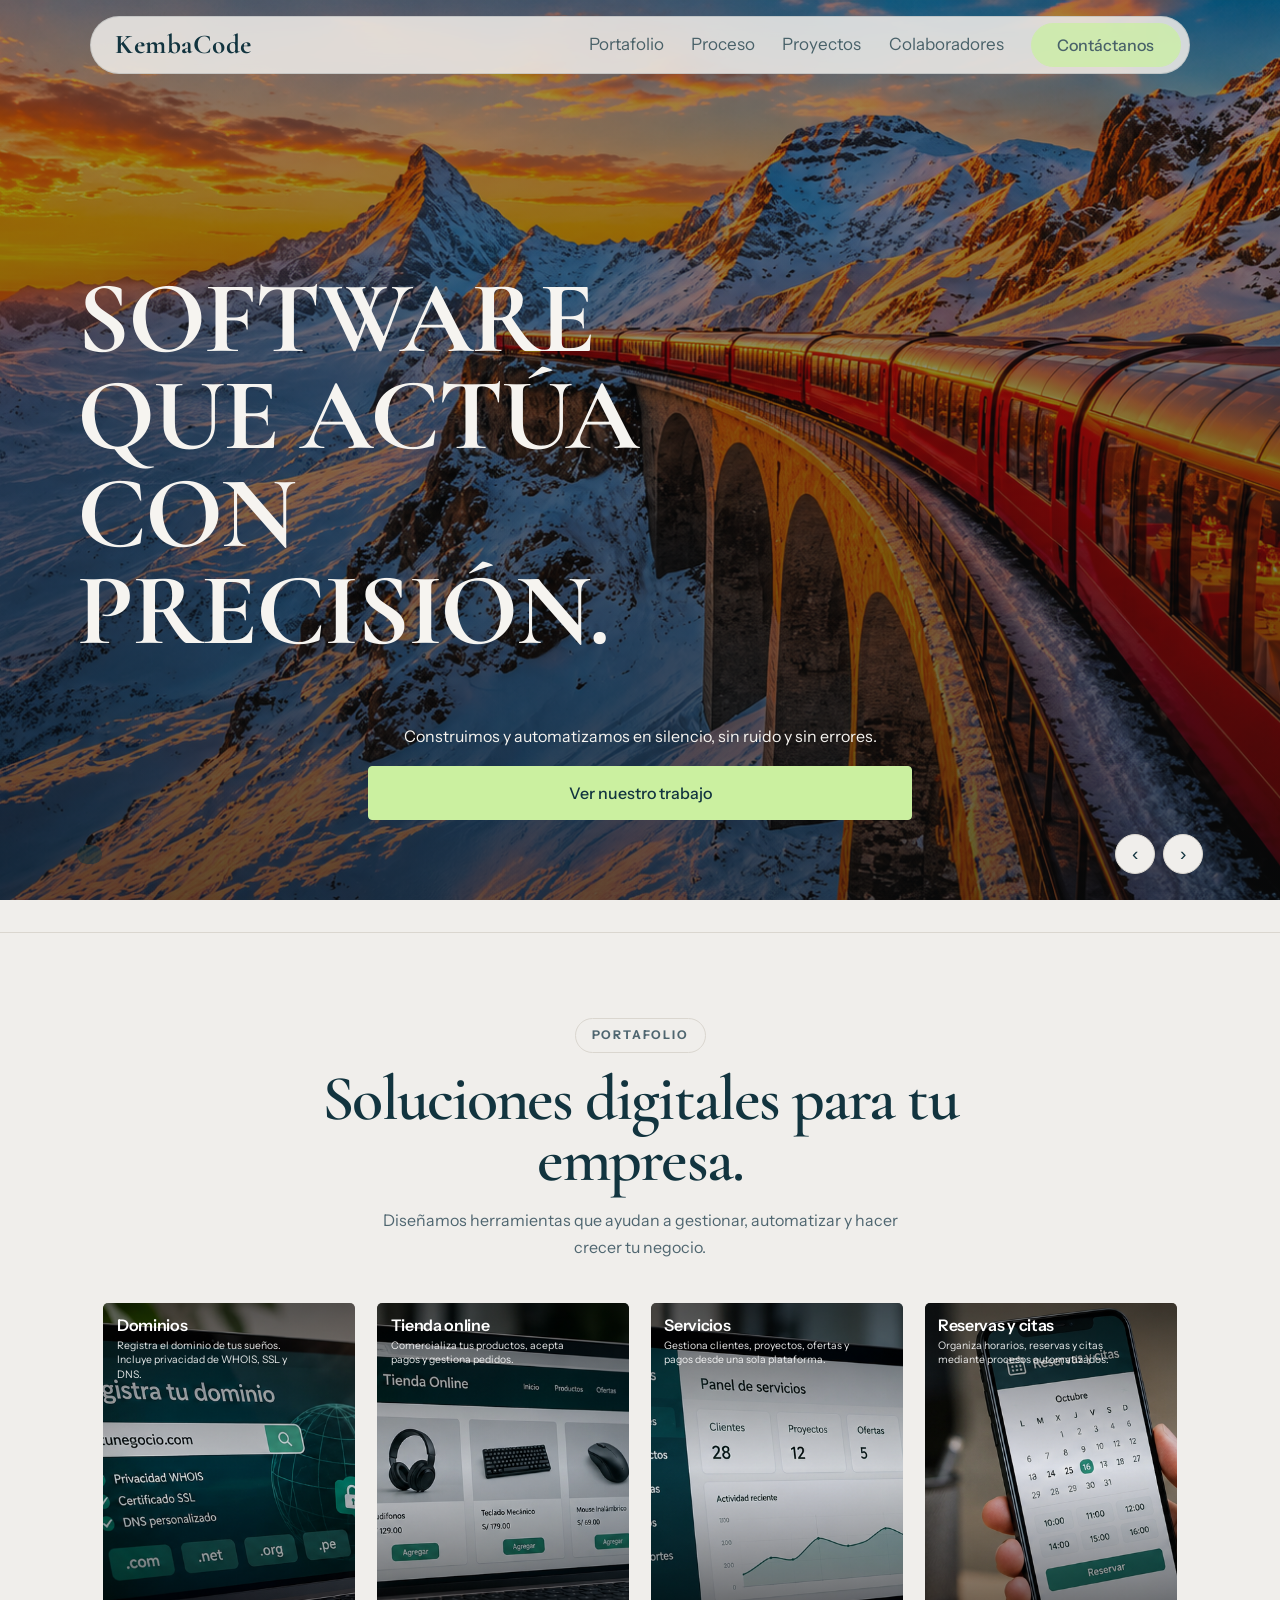
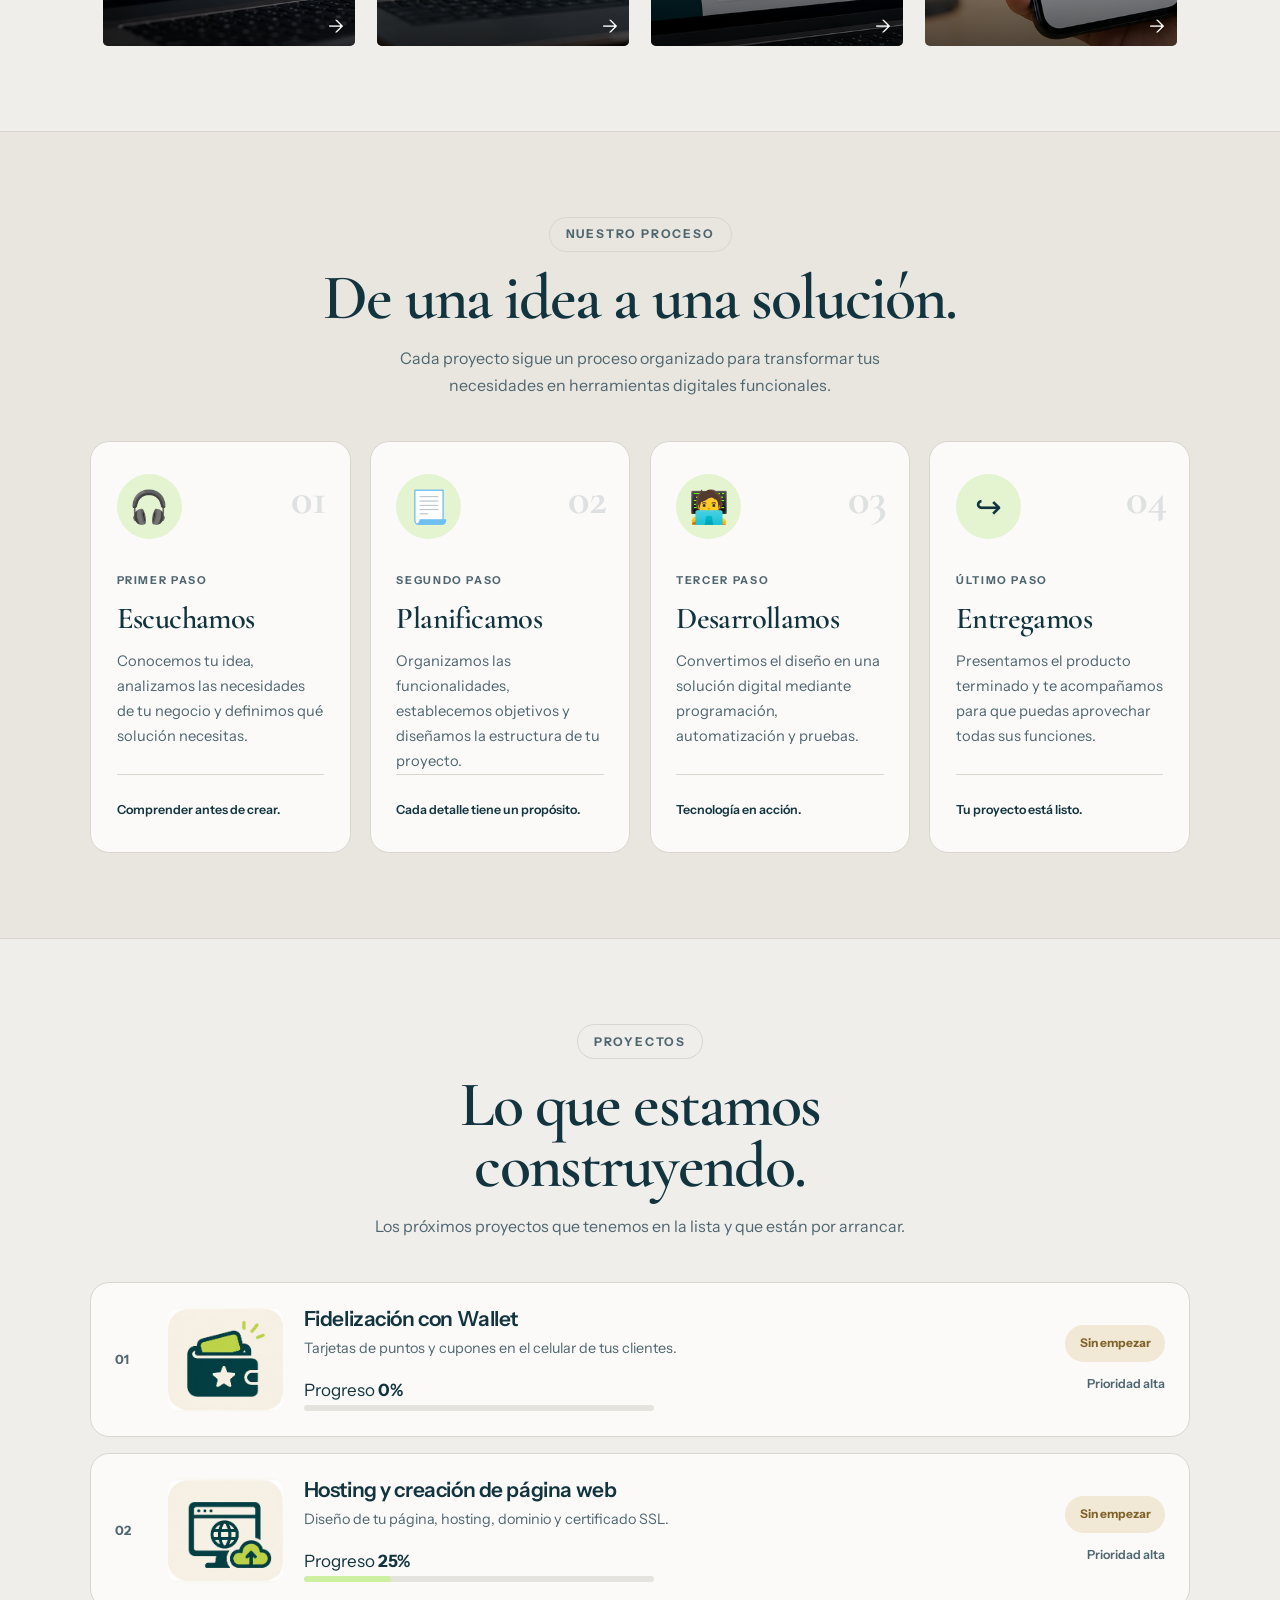
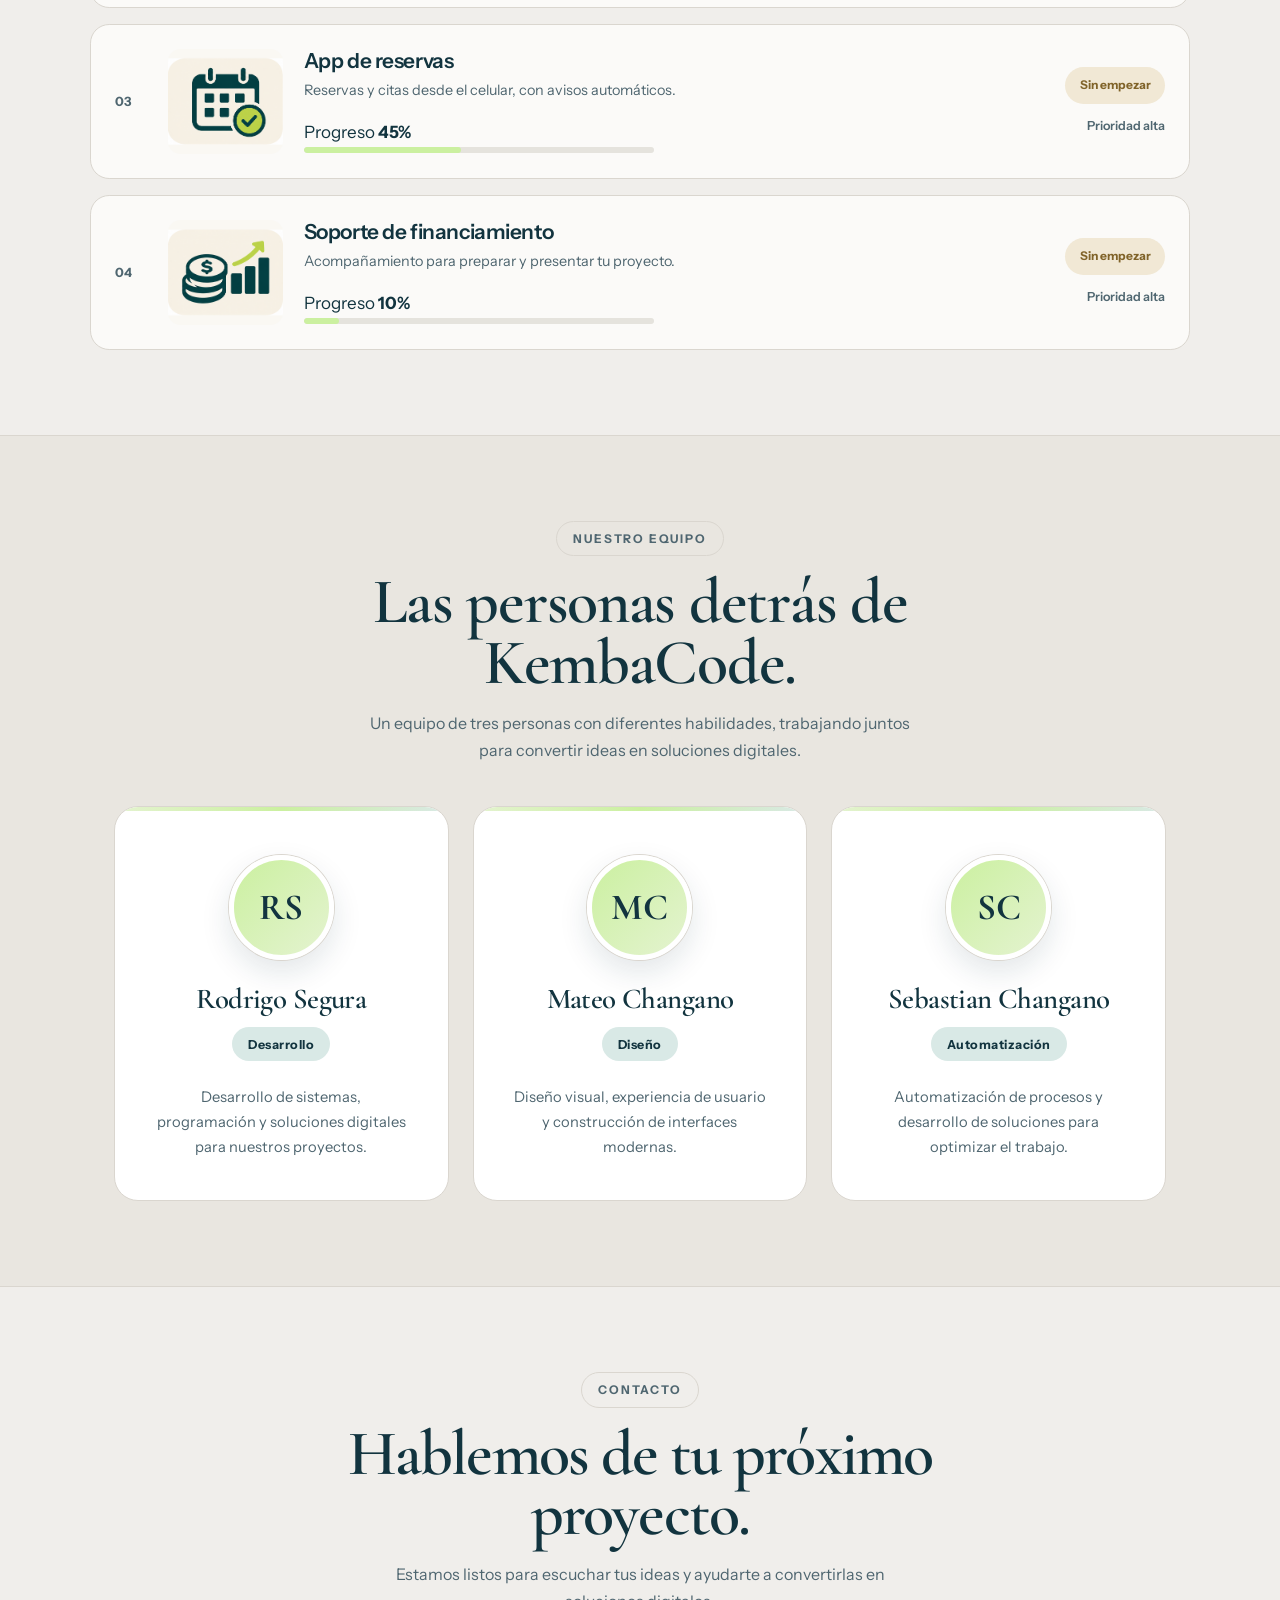
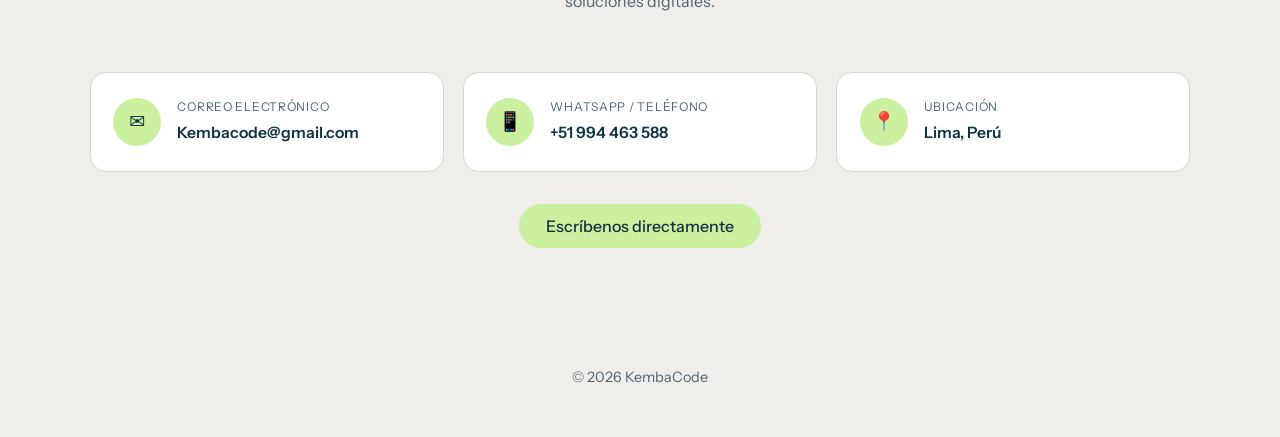
==== index.html @ 44d26f8c "x" ====
<!DOCTYPE html>
<html lang="es">

<head>

    <!-- =========================
         CONFIGURACIÓN
    ========================== -->

    <meta charset="utf-8">

    <meta
        name="viewport"
        content="width=device-width, initial-scale=1, viewport-fit=cover"
    >

    <meta
        name="color-scheme"
        content="light"
    >

    <meta
        name="description"
        content="KembaCode - Desarrollo de software, automatización y soluciones digitales."
    >

    <title>KembaCode</title>


    <!-- =========================
         FUENTES
    ========================== -->

    <link rel="preconnect" href="https://fonts.googleapis.com">

    <link rel="preconnect"
          href="https://fonts.gstatic.com"
          crossorigin>

    <link
        href="https://fonts.googleapis.com/css2?family=Cormorant+Garamond:wght@500;600;700&family=Instrument+Sans:wght@400;500;600;700&display=swap"
        rel="stylesheet"
    >


    <!-- =========================
         FAVICON
    ========================== -->

    <link
        rel="icon"
        type="image/png"
        href="imagenes/mambanegra.png"
    >


    <!-- =========================
         CSS
    ========================== -->

    <link
        rel="stylesheet"
        href="style.css"
    >

</head>


<body>


    <!-- =========================
         HEADER
    ========================== -->

    <header>

        <div class="wrap">

            <a
                class="logo"
                href="#inicio"
            >
                KembaCode
            </a>


<nav>

    <a href="#portafolio">
        Portafolio
    </a>

    <a href="#como-trabajamos">
        Proceso
    </a>

    <a href="#proyectos">
        Proyectos
    </a>

    <a href="#equipo">
        Colaboradores
    </a>

    <a href="#contacto" class="btn">
        Contáctanos
    </a>

</nav>

    </header>


    <!-- =========================
         CONTENIDO PRINCIPAL
    ========================== -->

    <main id="inicio">


        <!-- =========================
             HERO / CARRUSEL
        ========================== -->

        <div
            class="car"
            id="car"
            role="region"
            aria-roledescription="carrusel"
            aria-label="Presentación de KembaCode"
        >

            <div class="track">


                <!-- SLIDE 1 -->

                <div class="slide photo">

                    <div class="t">

                        <h1>
                            Software que actúa con precisión.
                        </h1>

                    </div>


                    <div class="foot">

                        <p>
                            Construimos y automatizamos en silencio,
                            sin ruido y sin errores.
                        </p>

                        <a
                            class="btn wide"
                            href="#portafolio"
                        >
                            Ver nuestro trabajo
                        </a>

                    </div>

                </div>


                <!-- SLIDE 2 -->

                <div class="slide s2">

                    <div class="t">

                        <h2>
                            Lo repetitivo se resuelve solo.
                        </h2>

                    </div>


                    <div class="foot">

                        <p>
                            Reportes, facturas y avisos que se ejecutan
                            sin intervención.
                        </p>

                        <a
                            class="btn wide"
                            href="#proyectos"
                        >
                            Ver proyectos
                        </a>

                    </div>

                </div>


                <!-- SLIDE 3 -->

                <div class="slide s3">

                    <div class="t">

                        <h2>
                            Aplicaciones a tu medida.
                        </h2>

                    </div>


                    <div class="foot">

                        <p>
                            Herramientas diseñadas para la forma exacta
                            en que trabaja tu negocio.
                        </p>

                        <a
                            class="btn wide"
                            href="#portafolio"
                        >
                            Ver portafolio
                        </a>

                    </div>

                </div>


                <!-- SLIDE 4 -->

                <div class="slide s4">

                    <div class="t">

                        <h2>
                            Un equipo que no falla.
                        </h2>

                    </div>


                    <div class="foot">

                        <p>
                            Personas que te acompañan desde la idea
                            hasta el lanzamiento.
                        </p>

                        <a
                            class="btn wide"
                            href="#equipo"
                        >
                            Conoce al equipo
                        </a>

                    </div>

                </div>

            </div>


            <!-- CONTROLES -->

            <div class="ctrl">

                <div class="dots"></div>


                <div class="arrows">

                    <button
                        type="button"
                        id="cprev"
                        aria-label="Anterior"
                    >
                        ‹
                    </button>


                    <button
                        type="button"
                        id="cnext"
                        aria-label="Siguiente"
                    >
                        ›
                    </button>

                </div>

            </div>

        </div>


        <!-- =========================
             PORTAFOLIO
        ========================== -->

        <section
            class="section portfolio-section"
            id="portafolio"
        >

            <div class="section-container">


                <div class="section-header">

                    <span class="section-label">
                        PORTAFOLIO
                    </span>

                    <h2>
                        Soluciones digitales
                        para tu empresa.
                    </h2>

                    <p>
                        Diseñamos herramientas que ayudan a
                        gestionar, automatizar y hacer crecer
                        tu negocio.
                    </p>

                </div>


                <!-- TARJETAS -->

                <div class="portfolio-grid">


                    <!-- DOMINIOS -->

                    <article
                        class="portfolio-card portfolio-dominios"
                    >

                        <div class="portfolio-overlay"></div>

                        <div class="portfolio-content">

                            <h3>
                                Dominios
                            </h3>

                            <p>
                                Registra el dominio de tus sueños.
                                Incluye privacidad de WHOIS,
                                SSL y DNS.
                            </p>

                        </div>


                        <a
                            href="#contacto"
                            class="portfolio-arrow"
                            aria-label="Ver dominios"
                        >
                            →
                        </a>

                    </article>


                    <!-- TIENDA -->

                    <article
                        class="portfolio-card portfolio-tienda"
                    >

                        <div class="portfolio-overlay"></div>

                        <div class="portfolio-content">

                            <h3>
                                Tienda online
                            </h3>

                            <p>
                                Comercializa tus productos,
                                acepta pagos y gestiona pedidos.
                            </p>

                        </div>


                        <a
                            href="#contacto"
                            class="portfolio-arrow"
                            aria-label="Ver tienda online"
                        >
                            →
                        </a>

                    </article>


                    <!-- SERVICIOS -->

                    <article
                        class="portfolio-card portfolio-servicios"
                    >

                        <div class="portfolio-overlay"></div>

                        <div class="portfolio-content">

                            <h3>
                                Servicios
                            </h3>

                            <p>
                                Gestiona clientes, proyectos,
                                ofertas y pagos desde una sola plataforma.
                            </p>

                        </div>


                        <a
                            href="#contacto"
                            class="portfolio-arrow"
                            aria-label="Ver servicios"
                        >
                            →
                        </a>

                    </article>


                    <!-- RESERVAS -->

                    <article
                        class="portfolio-card portfolio-reservas"
                    >

                        <div class="portfolio-overlay"></div>

                        <div class="portfolio-content">

                            <h3>
                                Reservas y citas
                            </h3>

                            <p>
                                Organiza horarios, reservas y citas
                                mediante procesos automatizados.
                            </p>

                        </div>


                        <a
                            href="#contacto"
                            class="portfolio-arrow"
                            aria-label="Ver reservas"
                        >
                            →
                        </a>

                    </article>

                </div>

            </div>

        </section>


        <!-- =========================
             PROYECTOS
        ========================== -->

<!-- =========================
     COMO TRABAJAMOS
========================== -->

<section class="section workflow-section" id="como-trabajamos">

    <div class="section-container">

        <div class="section-header">

            <span class="section-label">
                NUESTRO PROCESO
            </span>

            <h2>
                De una idea a una solución.
            </h2>

            <p>
                Cada proyecto sigue un proceso organizado
                para transformar tus necesidades en
                herramientas digitales funcionales.
            </p>

        </div>


        <div class="workflow-grid">


            <!-- PASO 1 -->

            <article class="workflow-card">

                <span class="workflow-number">01</span>

                <div class="workflow-icon">
                    <span>🎧</span>
                </div>

                <span class="workflow-tag">
                    PRIMER PASO
                </span>

                <h3>Escuchamos</h3>

                <p>
                    Conocemos tu idea, analizamos las
                    necesidades de tu negocio y definimos
                    qué solución necesitas.
                </p>

                <span class="workflow-bottom">
                    Comprender antes de crear.
                </span>

            </article>


            <!-- PASO 2 -->

            <article class="workflow-card">

                <span class="workflow-number">02</span>

                <div class="workflow-icon">
                    <span>📃</span>
                </div>

                <span class="workflow-tag">
                    SEGUNDO PASO
                </span>

                <h3>Planificamos</h3>

                <p>
                    Organizamos las funcionalidades,
                    establecemos objetivos y diseñamos
                    la estructura de tu proyecto.
                </p>

                <span class="workflow-bottom">
                    Cada detalle tiene un propósito.
                </span>

            </article>


            <!-- PASO 3 -->

            <article class="workflow-card">

                <span class="workflow-number">03</span>

                <div class="workflow-icon">
                    <span>🧑‍💻</span>
                </div>

                <span class="workflow-tag">
                    TERCER PASO
                </span>

                <h3>Desarrollamos</h3>

                <p>
                    Convertimos el diseño en una solución
                    digital mediante programación,
                    automatización y pruebas.
                </p>

                <span class="workflow-bottom">
                    Tecnología en acción.
                </span>

            </article>


            <!-- PASO 4 -->

            <article class="workflow-card">

                <span class="workflow-number">04</span>

                <div class="workflow-icon">
                    <span>↪️</span>
                </div>

                <span class="workflow-tag">
                    ÚLTIMO PASO
                </span>

                <h3>Entregamos</h3>

                <p>
                    Presentamos el producto terminado
                    y te acompañamos para que puedas
                    aprovechar todas sus funciones.
                </p>

                <span class="workflow-bottom">
                    Tu proyecto está listo.
                </span>

            </article>

        </div>

    </div>

</section>
   
<!-- =========================
     PROYECTOS
========================== -->

<section class="section" id="proyectos">

    <div class="section-container">

        <div class="section-header">
            <span class="section-label">PROYECTOS</span>
            <h2>Lo que estamos construyendo.</h2>
            <p>
                Los próximos proyectos que tenemos en la lista
                y que están por arrancar.
            </p>
        </div>

        <div class="projects-list">

            <!-- PROYECTO 1 -->
            <article class="project-item">
                <div class="project-info">
                    <span class="project-number">01</span>
                    <img class="project-thumb" src="imagenes/01-wallet-fidelizacion.png"
                         alt="Tarjeta de fidelización en Apple Wallet en un celular"
                         loading="lazy">
                    <div class="project-text">
                        <h3>Fidelización con Wallet</h3>
                        <p>Tarjetas de puntos y cupones en el celular de tus clientes.</p>
                        <div class="project-progress">
    <div class="project-progress-info">
        <span>Progreso</span>
        <strong>0%</strong>
    </div>

    <div class="project-bar"
         role="progressbar"
         aria-valuenow="0"
         aria-valuemin="0"
         aria-valuemax="100"
         aria-label="Avance 0%">
        <i style="width: 0%"></i>
    </div>

                    </div>
                </div>

                <div class="project-meta">
                    <span class="project-status pending">Sin empezar</span>
                    <span class="project-priority">Prioridad alta</span>
                </div>
            </article>


            <!-- PROYECTO 2 -->
            <article class="project-item">
                <div class="project-info">
                    <span class="project-number">02</span>
                    <img class="project-thumb" src="imagenes/02-hosting-web.png"
                         alt="Concepto de web hosting con una esfera de red sobre una mano"
                         loading="lazy">
                    <div class="project-text">
                        <h3>Hosting y creación de página web</h3>
                        <p>Diseño de tu página, hosting, dominio y certificado SSL.</p>
                        <div class="project-progress">
    <div class="project-progress-info">
        <span>Progreso</span>
        <strong>25%</strong>
    </div>

    <div class="project-bar"
         role="progressbar"
         aria-valuenow="25"
         aria-valuemin="0"
         aria-valuemax="100"
         aria-label="Avance 25%">
        <i style="width: 25%"></i>
    </div>
</div>
                </div>
                <div class="project-meta">
                    <span class="project-status pending">Sin empezar</span>
                    <span class="project-priority">Prioridad alta</span>
                </div>
            </article>

            <!-- PROYECTO 3 -->
            <article class="project-item">
                <div class="project-info">
                    <span class="project-number">03</span>
                    <img class="project-thumb" src="imagenes/03-reservas.png"
                         alt="Reserva de mesa desde un celular"
                         loading="lazy">
                    <div class="project-text">
                        <h3>App de reservas</h3>
                        <p>Reservas y citas desde el celular, con avisos automáticos.</p>
                     <div class="project-progress">
    <div class="project-progress-info">
        <span>Progreso</span>
        <strong>45%</strong>
    </div>

    <div class="project-bar"
         role="progressbar"
         aria-valuenow="45"
         aria-valuemin="0"
         aria-valuemax="100"
         aria-label="Avance 45%">
        <i style="width: 45%"></i>
    </div>
</div>
                </div>
                <div class="project-meta">
                    <span class="project-status pending">Sin empezar</span>
                    <span class="project-priority">Prioridad alta</span>
                </div>
            </article>

            <!-- PROYECTO 4 -->
            <article class="project-item">
                <div class="project-info">
                    <span class="project-number">04</span>
                    <img class="project-thumb thumb-top" src="imagenes/04-financiamiento.png"
                         alt="Asesoría financiera con gráficos en un tablero"
                         loading="lazy">
                    <div class="project-text">
                        <h3>Soporte de financiamiento</h3>
                        <p>Acompañamiento para preparar y presentar tu proyecto.</p>
   <div class="project-progress">
    <div class="project-progress-info">
        <span>Progreso</span>
        <strong>10%</strong>
    </div>

    <div class="project-bar"
         role="progressbar"
         aria-valuenow="10"
         aria-valuemin="0"
         aria-valuemax="100"
         aria-label="Avance 10%">
        <i style="width: 10%"></i>
    </div>
</div>
                </div>
                <div class="project-meta">
                    <span class="project-status pending">Sin empezar</span>
                    <span class="project-priority">Prioridad alta</span>
                </div>
            </article>

        </div>
    </div>

</section>

<!-- =========================
     COLABORADORES
========================== -->
<section class="colaboradores-section" id="equipo">
 
    <div class="colaboradores-container">
 
        <div class="colaboradores-header">
            <span class="equipo-label">NUESTRO EQUIPO</span>
 
            <h2>Las personas detrás de KembaCode.</h2>
 
            <p>
                Un equipo de tres personas con diferentes habilidades,
                trabajando juntos para convertir ideas en soluciones digitales.
            </p>
        </div>
 
        <div class="colaboradores-grid">
 
            <!-- RODRIGO -->
            <article class="card-colaborador">
                <div class="avatar-wrap">
                    <div class="avatar">RS</div>
                </div>
                <div class="colaborador-info">
                    <h3>Rodrigo Segura</h3>
                    <span class="badge">Desarrollo</span>
                    <p>
                        Desarrollo de sistemas, programación y
                        soluciones digitales para nuestros proyectos.
                    </p>
                </div>
            </article>
 
            <!-- MATEO -->
            <article class="card-colaborador">
                <div class="avatar-wrap">
                    <div class="avatar">MC</div>
                </div>
                <div class="colaborador-info">
                    <h3>Mateo Changano</h3>
                    <span class="badge">Diseño</span>
                    <p>
                        Diseño visual, experiencia de usuario y
                        construcción de interfaces modernas.
                    </p>
                </div>
            </article>
 
            <!-- SEBASTIAN -->
            <article class="card-colaborador">
                <div class="avatar-wrap">
                    <div class="avatar">SC</div>
                </div>
                <div class="colaborador-info">
                    <h3>Sebastian Changano</h3>
                    <span class="badge">Automatización</span>
                    <p>
                        Automatización de procesos y desarrollo de
                        soluciones para optimizar el trabajo.
                    </p>
                </div>
            </article>
 

        </div>
    </div>
</section>

<!-- =========================
     CONTACTO
========================== -->

<section class="section contact-section" id="contacto">

    <div class="section-container">

        <div class="section-header">

            <span class="section-label">
                CONTACTO
            </span>

            <h2>
                Hablemos de tu próximo proyecto.
            </h2>

            <p>
                Estamos listos para escuchar tus ideas
                y ayudarte a convertirlas en soluciones digitales.
            </p>

        </div>

        <div class="contact-grid">

            <!-- CORREO -->
            <a href="mailto:Kembacode@gmail.com"
               class="contact-card">

                <div class="contact-icon">✉</div>

                <div>
                    <span>Correo electrónico</span>
                    <strong>Kembacode@gmail.com</strong>
                </div>

            </a>

            <!-- WHATSAPP -->
            <a href="https://wa.me/51994634588"
               target="_blank"
               rel="noopener"
               class="contact-card">

                <div class="contact-icon">📱</div>

                <div>
                    <span>WhatsApp / Teléfono</span>
                    <strong>+51 994 463 588</strong>
                </div>

            </a>

            <!-- UBICACIÓN -->
            <div class="contact-card">

                <div class="contact-icon">📍</div>

                <div>
                    <span>Ubicación</span>
                    <strong>Lima, Perú</strong>
                </div>

            </div>

        </div>

        <div class="contact-button">

            <a href="mailto:Kembacode@gmail.com"
               class="btn">
                Escríbenos directamente
            </a>

        </div>

    </div>

</section>


    </main>


    <!-- =========================
         FOOTER
    ========================== -->

    <footer>

        © 2026 KembaCode

    </footer>


    <!-- =========================
         JAVASCRIPT
    ========================== -->

    <script src="script.js"></script>

</body>

</html>
---- style.css ----
/* =========================================================
   VARIABLES
========================================================= */

:root {

    --bg: #f0eeeb;

    --s1: #e9e6e0;
    --s2: #e4f3d0;
    --s3: #d9e9e6;

    --ink: #12343f;
    --muted: #4f6670;

    --line: #dad6cf;

    --deep: #12343f;

    --accent: #cbf0a0;
    --accent-hover: #b9eb83;

    color-scheme: light;
}


/* =========================================================
   RESET
========================================================= */

*,
*::before,
*::after {
    box-sizing: border-box;
}


html {

    scroll-behavior: smooth;

    scroll-padding-top: 6rem;
}


body {

    margin: 0;

    background: var(--bg);

    color: var(--ink);

    font:
        400 1.0625rem / 1.7
        "Instrument Sans",
        system-ui,
        sans-serif;
}


/* =========================================================
   TIPOGRAFÍA
========================================================= */

h1,
h2,
h3 {

    font-family:
        "Cormorant Garamond",
        Georgia,
        serif;

    font-weight: 600;

    margin: 0;

    line-height: 1.05;

    letter-spacing: -0.02em;
}


a {
    color: inherit;
}


button,
a {
    -webkit-tap-highlight-color: transparent;
}


:focus-visible {

    outline: 2px solid var(--deep);

    outline-offset: 3px;
}


/* =========================================================
   CONTENEDOR GENERAL
========================================================= */

.wrap {

    width: min(
        1100px,
        calc(100% - 3rem)
    );

    margin: 0 auto;
}


/* =========================================================
   HEADER
========================================================= */

header {

    position: fixed;

    top: 1rem;

    left: 0;
    right: 0;

    z-index: 100;

    padding: 0 1rem;
}


header .wrap {

    height: 3.6rem;

    width: min(
        1100px,
        calc(100% - 1rem)
    );

    display: flex;

    align-items: center;

    justify-content: space-between;

    padding:
        0 0.5rem
        0 1.5rem;

    background:
        rgba(
            240,
            238,
            235,
            0.86
        );

    backdrop-filter: blur(14px);

    -webkit-backdrop-filter: blur(14px);

    border:
        1px solid
        rgba(
            18,
            52,
            63,
            0.12
        );

    border-radius: 999px;
}


/* LOGO */

.logo {

    font-family:
        "Cormorant Garamond",
        Georgia,
        serif;

    font-weight: 700;

    font-size: 1.7rem;

    letter-spacing: 0.02em;

    text-decoration: none;
}


/* =========================================================
   NAV
========================================================= */

nav {

    display: flex;

    align-items: center;

    gap: 1.7rem;
}


nav > a {

    text-decoration: none;

    color: var(--ink);

    opacity: 0.72;

    transition:
        opacity 0.25s ease;
}


nav > a:hover {

    opacity: 1;
}


/* =========================================================
   BOTONES
========================================================= */

.btn {

    display: inline-flex;

    align-items: center;

    justify-content: center;

    border:
        1px solid
        var(--accent);

    cursor: pointer;

    font:
        500 1rem
        "Instrument Sans",
        sans-serif;

    background: var(--accent);

    color: var(--deep);

    padding:
        0.7rem
        1.6rem;

    border-radius: 999px;

    text-decoration: none;

    transition:
        background 0.25s ease,
        border-color 0.25s ease,
        transform 0.25s ease;
}


.btn:hover {

    background: var(--accent-hover);

    border-color: var(--accent-hover);

    transform: translateY(-2px);
}


.btn.wide {

    display: block;

    width: 100%;

    text-align: center;

    border-radius: 0.25rem;

    padding: 1rem;
}


/* =========================================================
   MENÚ DE CONTACTO
========================================================= */

.menu {
    position: relative;
}


.panel {

    position: absolute;

    right: 0;

    top:
        calc(
            100% + 0.7rem
        );

    width: 250px;

    padding: 0.4rem;

    background: #fbfaf8;

    border:
        1px solid
        var(--line);

    border-radius: 1rem;

    box-shadow:
        0 15px 35px
        rgba(
            18,
            52,
            63,
            0.10
        );

    display: none;
}


.panel.open {
    display: block;
}


.panel a {

    display: block;

    padding: 0.8rem 1rem;

    border-radius: 0.7rem;

    text-decoration: none;

    transition:
        background 0.2s ease;
}


.panel a:hover {
    background: var(--s3);
}


.panel small {

    display: block;

    margin-top: 0.15rem;

    color: var(--muted);

    font-size: 0.8rem;
}


/* =========================================================
   HERO / CARRUSEL
========================================================= */

.car {

    position: relative;

    height: 100svh;

    min-height: 38rem;

    overflow: hidden;

    margin-bottom: 2rem;

    background: var(--bg);
}


.track {

    display: flex;

    height: 100%;

    transition:
        transform 0.7s ease;
}


.slide {

    position: relative;

    flex: 0 0 100%;

    height: 100%;

    padding:
        30vh
        clamp(1.5rem, 6vw, 5rem)
        0;

    display: flex;

    align-items: flex-start;

    overflow: hidden;

    background: var(--s1);

    color: var(--ink);
}


.slide .t {

    position: relative;

    z-index: 2;

    max-width: 46rem;
}


.slide h1,
.slide h2 {

    margin: 0;

    font-size:
        clamp(
            2.6rem,
            8vw,
            7rem
        );

    text-transform: uppercase;

    line-height: 0.95;

    font-weight: 700;
}


.foot {

    position: absolute;

    z-index: 3;

    left: 50%;

    bottom: 5rem;

    transform:
        translateX(-50%);

    width:
        min(
            34rem,
            88%
        );

    text-align: center;
}


.foot p {

    margin:
        0 0 1rem;

    font-size: 1rem;
}


/* =========================================================
   IMÁGENES DEL CARRUSEL
========================================================= */

.photo,
.s2,
.s3,
.s4 {

    position: relative;

    color: #f6f4f0;

    background-color: #0b0c0d;

    background-size: cover;

    background-position: center;

    background-repeat: no-repeat;
}


/* SLIDE 1 */

.photo {

    background-image:
        linear-gradient(
            rgba(11, 12, 13, 0.35),
            rgba(11, 12, 13, 0.65)
        ),
        url("imagenes/futurista.jpg");
}


/* SLIDE 2 */

.s2 {

    background-image:
        linear-gradient(
            rgba(11, 12, 13, 0.35),
            rgba(11, 12, 13, 0.65)
        ),
        url("imagenes/futurista1.jpg");
}


/* SLIDE 3 */

.s3 {

    background-image:
        linear-gradient(
            rgba(11, 12, 13, 0.35),
            rgba(11, 12, 13, 0.65)
        ),
        url("imagenes/futurista2.jpg");
}


/* SLIDE 4 */

.s4 {

    background-image:
        linear-gradient(
            rgba(11, 12, 13, 0.35),
            rgba(11, 12, 13, 0.65)
        ),
        url("imagenes/futurista3.jpg");
}


/* =========================================================
   SVG
========================================================= */

.art {

    position: absolute;

    right: -3rem;

    bottom: -3rem;

    width:
        min(
            30rem,
            62%
        );

    height: auto;

    fill: none;

    stroke: #ffffff;

    stroke-opacity: 0.12;

    stroke-width: 14;
}


/* =========================================================
   CONTROLES CARRUSEL
========================================================= */

.ctrl {

    position: absolute;

    left:
        clamp(
            1.5rem,
            6vw,
            5rem
        );

    right:
        clamp(
            1.5rem,
            6vw,
            5rem
        );

    bottom: 1.6rem;

    display: flex;

    align-items: center;

    justify-content: space-between;

    z-index: 5;
}


.dots {

    display: flex;

    gap: 0.5rem;

    background:
        rgba(
            18,
            52,
            63,
            0.55
        );

    padding:
        0.6rem
        0.8rem;

    border-radius: 2rem;
}


.dots button {

    width: 1.6rem;

    height: 0.18rem;

    padding: 0;

    border: 0;

    background: #ffffff;

    opacity: 0.45;

    cursor: pointer;
}


.dots button[aria-current="true"] {

    opacity: 1;

    background: var(--accent);
}


.arrows {

    display: flex;

    gap: 0.5rem;
}


.arrows button {

    width: 2.5rem;

    height: 2.5rem;

    border:
        1px solid
        var(--line);

    border-radius: 50%;

    background: var(--bg);

    color: var(--ink);

    font-size: 1.2rem;

    cursor: pointer;

    transition:
        transform 0.2s ease,
        border-color 0.2s ease;
}


.arrows button:hover {

    border-color: var(--deep);

    transform: translateY(-2px);
}


/* =========================================================
   SISTEMA GENERAL DE SECCIONES
========================================================= */

.section {

    padding:
        7rem
        0;

    background: var(--bg);
}


.section-container {

    width:
        min(
            1100px,
            calc(100% - 3rem)
        );

    margin: 0 auto;
}


.section-header {

    text-align: center;

    max-width: 650px;

    margin:
        0 auto 4rem;
}


.section-label {

    display: inline-block;

    margin-bottom: 1rem;

    padding:
        0.4rem
        1rem;

    border:
        1px solid
        var(--line);

    border-radius: 999px;

    color: var(--muted);

    font-size: 0.75rem;

    font-weight: 700;

    letter-spacing: 0.15em;
}


.section-header h2 {

    margin:
        0 0 1rem;

    color: var(--ink);

    font-size:
        clamp(
            2.5rem,
            5vw,
            4rem
        );

    line-height: 0.95;

    letter-spacing: -0.03em;
}


.section-header p {

    max-width: 560px;

    margin: 0 auto;

    color: var(--muted);

    font-size: 1rem;

    line-height: 1.7;
}


/* =========================================================
   PORTAFOLIO
   SOLO ESTA SECCIÓN
========================================================= */

#portafolio {
  width: 100%;
  padding: 6vw 0 5vw;
  background: var(--bg);
  overflow: hidden;
}


/* =========================================================
   CONTENEDOR
========================================================= */

#portafolio .portfolio-container {
  width: 100%;
  max-width: none;
  margin: 0;
  padding: 0;
}


/* =========================================================
   ENCABEZADO
========================================================= */

#portafolio .portfolio-header {
  width: 100%;
  max-width: 650px;

  margin: 0 0 4vw;
  padding-left: 1.05vw;
}

#portafolio .portfolio-header h2 {
  max-width: 650px;

  margin: 0 0 1vw;

  color: var(--ink);

  font-family:
    "Instrument Sans",
    system-ui,
    sans-serif;

  font-size:
    clamp(
      2.5rem,
      4vw,
      4.5rem
    );

  font-weight: 400;

  line-height: 0.98;

  letter-spacing: -0.045em;
}

#portafolio .portfolio-header p {
  max-width: 550px;

  margin: 0;

  color: var(--muted);

  font-size: 1rem;

  line-height: 1.6;
}


/* =========================================================
   GRID
========================================================= */

#portafolio .portfolio-grid {
  display: grid;

  grid-template-columns:
    repeat(
      4,
      minmax(
        0,
        1fr
      )
    );

  width: 100%;

  padding:
    0 1.05vw;

  gap: 1.7vw;
}


/* =========================================================
   TARJETA
========================================================= */

#portafolio .portfolio-card {
  position: relative;

  width: 100%;

  /*
     Mantiene la misma proporción
     aunque cambie el tamaño de la ventana
     o el zoom.
  */
  aspect-ratio:
    0.735 / 1;

  overflow: hidden;

  border-radius:
    0.4vw;

  background-size: cover;
  background-position: center;
  background-repeat: no-repeat;

  color: #fff;

  isolation: isolate;

  transition:
    transform 0.35s ease,
    box-shadow 0.35s ease;
}


/* =========================================================
   IMÁGENES DEL PORTAFOLIO
========================================================= */

#portafolio .portfolio-dominios {
    background-image: url("imagenes/01-dominios.png");
}

#portafolio .portfolio-tienda {
    background-image: url("imagenes/02-tienda-online.png");
}

#portafolio .portfolio-servicios {
    background-image: url("imagenes/03-servicios.png");
}

#portafolio .portfolio-reservas {
    background-image: url("imagenes/04-reservas-y-citas.png");
}



/* =========================================================
   OSCURECIMIENTO
========================================================= */

#portafolio .portfolio-overlay {
  position: absolute;

  inset: 0;

  z-index: -1;

  background:
    linear-gradient(
      to bottom,
      rgba(0, 0, 0, 0.55) 0%,
      rgba(0, 0, 0, 0.05) 48%,
      rgba(0, 0, 0, 0.65) 100%
    );
}


/* =========================================================
   CONTENIDO
========================================================= */

#portafolio .portfolio-content {
  position: relative;

  z-index: 2;

  padding: 1.05vw;
}

#portafolio .portfolio-content h3 {
  margin: 0 0 0.35vw;

  font-family:
    "Instrument Sans",
    system-ui,
    sans-serif;

  font-size:
    clamp(
      1rem,
      1.25vw,
      1.6rem
    );

  line-height: 1.1;

  font-weight: 600;

  color: #fff;
}

#portafolio .portfolio-content p {
  max-width: 85%;

  margin: 0;

  color:
    rgba(
      255,
      255,
      255,
      0.90
    );

  font-size:
    clamp(
      0.65rem,
      0.72vw,
      0.9rem
    );

  line-height: 1.4;
}


/* =========================================================
   FLECHA
========================================================= */

#portafolio .portfolio-arrow {
  position: absolute;

  right: 0.9vw;
  bottom: 0.8vw;

  z-index: 3;

  color: #fff;

  text-decoration: none;

  font-size:
    clamp(
      1.2rem,
      1.4vw,
      1.8rem
    );

  line-height: 1;

  transition:
    transform 0.25s ease;
}


/* =========================================================
   HOVER
========================================================= */

#portafolio .portfolio-card:hover {
  transform:
    translateY(
      -0.4vw
    );

  box-shadow:
    0
    1.5vw
    3vw
    rgba(
      0,
      0,
      0,
      0.28
    );
}

#portafolio .portfolio-card:hover
.portfolio-arrow {
  transform:
    translateX(
      0.3vw
    );
}


/* =========================================
   PROYECTOS - KEMBACODE
========================================= */

#proyectos {
    background: var(--bg);
    padding: 7rem 0;
}

#proyectos .section-container {
    max-width: 1100px;
}

/* ENCABEZADO */

#proyectos .section-header {
    margin-bottom: 3.5rem;
}

/* LISTA */

#proyectos .projects-list {
    display: flex;
    flex-direction: column;
    gap: 1rem;
    border: none;
}

/* TARJETAS */

#proyectos .project-item {
    display: flex;
    align-items: center;
    justify-content: space-between;
    gap: 2rem;

    padding: 1.5rem;

    background: #fbfaf8;
    border: 1px solid var(--line);
    border-radius: 1.2rem;

    transition: transform .3s ease,
                box-shadow .3s ease,
                border-color .3s ease;
}

#proyectos .project-item:hover {
    transform: translateY(-5px);
    border-color: var(--accent);

    box-shadow:
        0 15px 35px rgba(18,52,63,.09);
}

/* INFORMACIÓN */

#proyectos .project-info {
    display: flex;
    align-items: center;
    gap: 1.3rem;
    flex: 1;
    min-width: 0;
}

/* NÚMERO */

#proyectos .project-number {
    min-width: 2rem;
    color: var(--muted);
    font-size: .8rem;
    font-weight: 700;
}

/* IMAGEN */

#proyectos .project-thumb {
    width: 115px;
    height: 105px;
    flex-shrink: 0;

    object-fit: cover;
    object-position: center;

    border-radius: .8rem;
    background: var(--s1);
}

/* TEXTO */

#proyectos .project-text {
    flex: 1;
    min-width: 0;
}

#proyectos .project-text h3 {
    margin: 0 0 .5rem;

    color: var(--ink);
    font-family: "Instrument Sans", sans-serif;

    font-size: 1.3rem;
    font-weight: 600;
}

#proyectos .project-text p {
    margin: 0 0 1rem;

    color: var(--muted);
    font-size: .9rem;
    line-height: 1.5;
}

/* BARRA DE PROGRESO */

#proyectos .project-bar {
    width: 100%;
    max-width: 350px;
    height: 6px;

    overflow: hidden;
    border-radius: 20px;

    background: #e5e3dd;
}

#proyectos .project-bar i {
    display: block;
    width: 0%;
    height: 100%;

    border-radius: inherit;
    background: var(--accent);

    transition: width .5s ease;
}

/* METADATOS */

#proyectos .project-meta {
    display: flex;
    flex-direction: column;
    align-items: flex-end;
    gap: .7rem;
    flex-shrink: 0;
}

/* ESTADOS */

#proyectos .project-status {
    padding: .5rem .9rem;

    border-radius: 50px;

    font-size: .75rem;
    font-weight: 700;
}

#proyectos .project-status.pending {
    background: #f1e8d5;
    color: #806329;
}

/* PRIORIDAD */

#proyectos .project-priority {
    color: var(--muted);
    font-size: .78rem;
    font-weight: 600;
}

/* TABLETS */

@media (max-width: 800px) {

    #proyectos .project-item {
        align-items: flex-start;
        flex-direction: column;
        gap: 1.2rem;
    }

    #proyectos .project-meta {
        width: 100%;
        flex-direction: row;
        justify-content: space-between;
        align-items: center;
    }

}

/* CELULARES */

@media (max-width: 550px) {

    #proyectos {
        padding: 5rem 0;
    }

    #proyectos .project-item {
        padding: 1rem;
    }

    #proyectos .project-info {
        gap: .8rem;
        flex-wrap: wrap;
    }

    #proyectos .project-thumb {
        width: 85px;
        height: 85px;
    }

    #proyectos .project-number {
        min-width: 1.5rem;
    }

    #proyectos .project-text {
        flex-basis: 100%;
    }

    #proyectos .project-text h3 {
        font-size: 1.15rem;
    }

    #proyectos .project-meta {
        align-items: flex-start;
        flex-direction: column;
    }

}

 
 
/* ---------- COLABORADORES ---------- */
 
.colaboradores-section {
    padding: 7rem 0;
    background: var(--bg);
    position: relative;
    overflow: hidden;
}
 
.colaboradores-container {
    max-width: 1100px;
    margin: 0 auto;
    padding: 0 1.5rem;
}
 
.colaboradores-header {
    text-align: center;
    max-width: 650px;
    margin: 0 auto 4rem;
}
 
.equipo-label {
    display: inline-block;
    margin-bottom: 1rem;
    padding: 0.4rem 1rem;
    border: 1px solid var(--line);
    border-radius: 2rem;
    color: var(--muted);
    font-size: 0.75rem;
    font-weight: 700;
    letter-spacing: 0.15em;
}
 
.colaboradores-header h2 {
    margin-bottom: 1rem;
    font-size: clamp(2.5rem, 5vw, 4rem);
    line-height: 0.95;
    color: var(--ink);
}
 
.colaboradores-header p {
    max-width: 560px;
    margin: 0 auto;
    color: var(--muted);
    font-size: 1rem;
    line-height: 1.7;
}
 
.colaboradores-grid {
    display: grid;
    grid-template-columns: repeat(3, 1fr);
    gap: 1.5rem;
}
 
.card-colaborador {
    position: relative;
    min-height: 390px;
    padding: 3rem 2rem 2.5rem;
    background: #ffffff;
    border: 1px solid var(--line);
    border-radius: 1.5rem;
    text-align: center;
    overflow: hidden;
    transition:
        transform 0.35s ease,
        box-shadow 0.35s ease,
        border-color 0.35s ease;
}
 
.card-colaborador::before {
    content: "";
    position: absolute;
    top: 0;
    left: 0;
    right: 0;
    height: 4px;
    background: linear-gradient(90deg, var(--s2), var(--accent), var(--s3));
    transition: height 0.3s ease;
}
 
.card-colaborador:hover {
    transform: translateY(-10px);
    border-color: rgba(18, 52, 63, 0.2);
    box-shadow: 0 20px 45px rgba(18, 52, 63, 0.12);
}
 
.card-colaborador:hover::before {
    height: 7px;
}
 
.avatar-wrap {
    width: 105px;
    height: 105px;
    margin: 0 auto 1.5rem;
    position: relative;
}
 
.avatar {
    width: 100%;
    height: 100%;
    display: flex;
    align-items: center;
    justify-content: center;
    border-radius: 50%;
    background: linear-gradient(135deg, var(--accent), var(--s2));
    color: var(--deep);
    font-family: "Cormorant Garamond", Georgia, serif;
    font-size: 2.3rem;
    font-weight: 700;
    border: 5px solid #ffffff;
    box-shadow:
        0 0 0 1px var(--line),
        0 12px 30px rgba(18, 52, 63, 0.12);
    transition:
        transform 0.35s ease,
        box-shadow 0.35s ease;
}
 
.card-colaborador:hover .avatar {
    transform: scale(1.07);
    box-shadow:
        0 0 0 1px var(--accent),
        0 15px 35px rgba(18, 52, 63, 0.16);
}
 
.colaborador-info h3 {
    margin-bottom: 0.8rem;
    font-family: "Cormorant Garamond", Georgia, serif;
    font-size: 1.8rem;
    color: var(--ink);
}
 
.badge {
    display: inline-block;
    padding: 0.4rem 1rem;
    border-radius: 2rem;
    background: var(--s3);
    color: var(--deep);
    font-size: 0.78rem;
    font-weight: 700;
    letter-spacing: 0.04em;
    transition:
        background 0.3s ease,
        transform 0.3s ease;
}
 
.card-colaborador:hover .badge {
    background: var(--accent);
    transform: translateY(-2px);
}
 
.colaborador-info p {
    max-width: 260px;
    margin: 1.5rem auto 0;
    color: var(--muted);
    font-size: 0.92rem;
    line-height: 1.7;
}
 
@media (max-width: 800px) {
    .colaboradores-grid {
        grid-template-columns: 1fr;
        max-width: 420px;
        margin: 0 auto;
    }
    .card-colaborador {
        min-height: auto;
    }
}
 
@media (max-width: 640px) {
    .colaboradores-section {
        padding: 5rem 0;
    }
    .colaboradores-header {
        margin-bottom: 3rem;
    }
    .colaboradores-header h2 {
        font-size: 2.6rem;
    }
    .card-colaborador {
        padding: 2.5rem 1.5rem;
    }
}
 

/* =========================================================
   CONTACTO
========================================================= */

/* SECCIÓN DE CONTACTO */

.contact-section {
    width: 100%;
    padding: 7rem 0;
    margin: 0;
    background: var(--s1);
    box-sizing: border-box;
}

.contact-section .section-container {
    width: min(1100px, calc(100% - 3rem));
    max-width: 1100px;
    margin: 0 auto;
}

.contact-section .section-header {
    max-width: 650px;
    margin: 0 auto 3.5rem;
    text-align: center;
}

.contact-section .contact-grid {
    width: 100%;
    max-width: 1100px;
    margin: 0 auto;
    grid-template-columns: repeat(3, minmax(0, 1fr));
}

.contact-grid {

    display: grid;

    grid-template-columns:
        repeat(
            3,
            minmax(
                0,
                1fr
            )
        );

    gap: 1.2rem;
}


.contact-card {

    display: flex;

    align-items: center;

    gap: 1rem;

    min-height: 100px;

    padding:
        1.2rem
        1.4rem;

    background: #ffffff;

    border:
        1px solid
        var(--line);

    border-radius: 1rem;

    color: inherit;

    text-decoration: none;

    transition:
        transform 0.3s ease,
        box-shadow 0.3s ease,
        border-color 0.3s ease;
}


.contact-card:hover {

    transform:
        translateY(-5px);

    border-color:
        rgba(
            18,
            52,
            63,
            0.25
        );

    box-shadow:
        0 15px 30px
        rgba(
            18,
            52,
            63,
            0.08
        );
}


.contact-icon {

    width: 3rem;

    height: 3rem;

    flex-shrink: 0;

    display: flex;

    align-items: center;

    justify-content: center;

    border-radius: 50%;

    background: var(--accent);

    color: var(--deep);

    font-size: 1.2rem;
}


.contact-card span {

    display: block;

    margin-bottom: 0.15rem;

    color: var(--muted);

    font-size: 0.75rem;

    text-transform: uppercase;

    letter-spacing: 0.06em;
}


.contact-card strong {

    display: block;

    color: var(--ink);

    font-size: 0.98rem;

    font-weight: 600;
}


.contact-button {

    display: flex;

    justify-content: center;

    margin-top: 2rem;
}


/* =========================================================
   FOOTER
========================================================= */

footer {

    padding:
        2rem
        0
        3rem;

    color: var(--muted);

    font-size: 0.9rem;

    text-align: center;
}


/* =========================================================
   REDUCIR ANIMACIONES
========================================================= */

@media (prefers-reduced-motion: reduce) {

    html {
        scroll-behavior: auto;
    }

    .track {
        transition: none;
    }

}


/* =========================================================
   TABLET
========================================================= */

@media (max-width: 1100px) {

    .portfolio-grid {

        grid-template-columns:
            repeat(
                2,
                minmax(
                    0,
                    1fr
                )
            );

    }


    .portfolio-card {

        height: 500px;

    }


    .contact-grid {

        grid-template-columns:
            repeat(
                2,
                minmax(
                    0,
                    1fr
                )
            );

    }

}


/* =========================================================
   MÓVIL
========================================================= */

@media (max-width: 800px) {

    nav > a {
        display: none;
    }


    .section {

        padding:
            5rem
            0;

    }


    .section-container {

        width:
            min(
                100% - 2rem,
                600px
            );

    }


    .portfolio-grid,
    .team-grid,
    .contact-grid {

        grid-template-columns: 1fr;

    }


    .portfolio-card {

        height: 480px;

    }


    .project-item {

        align-items: flex-start;

        flex-direction: column;

        gap: 1rem;

    }


    .project-info {

        align-items: flex-start;

    }


    .contact-card {

        min-height: 90px;

    }

}


@media (max-width: 640px) {

    header {

        top: 0.7rem;

    }


    header .wrap {

        width:
            calc(100% - 1rem);

        padding-left: 1rem;

    }


    .logo {

        font-size: 1.45rem;

    }


    .car {

        min-height: 34rem;

    }


    .slide {

        padding:
            26vh
            1.5rem
            0;

    }


    .slide h1,
    .slide h2 {

        font-size:
            clamp(
                2.5rem,
                12vw,
                4.8rem
            );

    }


    .foot {

        bottom: 5.5rem;

    }


    .section-header {

        margin-bottom: 3rem;

    }


    .section-header h2 {

        font-size: 2.7rem;

    }


    .section-label {

        font-size: 0.7rem;

    }


    .team-card {

        min-height: auto;

        padding:
            2.5rem
            1.5rem;

    }


    .portfolio-content {

        padding: 1.3rem;

    }


    .portfolio-arrow {

        right: 1.2rem;

        bottom: 1.2rem;

    }

}
/* =========================================================
   COMO TRABAJAMOS
========================================================= */

.workflow-section {
    background: var(--s1);
    overflow: hidden;
}


/* GRID */

.workflow-grid {
    display: grid;

    grid-template-columns:
        repeat(4, minmax(0, 1fr));

    gap: 1.2rem;

    position: relative;
}


/* TARJETAS */

.workflow-card {
    position: relative;

    min-height: 370px;

    padding: 2rem 1.6rem;

    display: flex;
    flex-direction: column;
    align-items: flex-start;

    background: #fbfaf8;

    border: 1px solid var(--line);

    border-radius: 1.2rem;

    transition:
        transform 0.35s ease,
        box-shadow 0.35s ease,
        border-color 0.35s ease;

    overflow: hidden;
}


/* HOVER */

.workflow-card:hover {
    transform: translateY(-8px);

    border-color: var(--accent);

    box-shadow:
        0 18px 40px
        rgba(18, 52, 63, 0.10);
}


/* NÚMERO */

.workflow-number {
    position: absolute;

    top: 1.2rem;
    right: 1.4rem;

    font-size: 2.8rem;

    font-family: "Cormorant Garamond", serif;

    font-weight: 700;

    color: rgba(18, 52, 63, 0.12);
}


/* ICONO */

.workflow-icon {
    width: 65px;
    height: 65px;

    display: flex;
    align-items: center;
    justify-content: center;

    margin-bottom: 2rem;

    border-radius: 50%;

    background: var(--s2);

    color: var(--deep);

    font-size: 2rem;

    transition: transform 0.35s ease;
}


.workflow-card:hover .workflow-icon {
    transform: rotate(-8deg) scale(1.08);
}


/* ETIQUETA */

.workflow-tag {
    margin-bottom: 0.8rem;

    color: var(--muted);

    font-size: 0.68rem;

    font-weight: 700;

    letter-spacing: 0.15em;
}


/* TITULO */

.workflow-card h3 {
    margin-bottom: 0.9rem;

    font-size: 1.9rem;

    color: var(--ink);
}


/* DESCRIPCION */

.workflow-card p {
    margin: 0;

    color: var(--muted);

    font-size: 0.92rem;

    line-height: 1.7;
}


/* FRASE FINAL */

.workflow-bottom {
    margin-top: auto;

    padding-top: 1.5rem;

    color: var(--deep);

    font-size: 0.78rem;

    font-weight: 600;

    border-top: 1px solid var(--line);

    width: 100%;
}


/* LLAMADA A LA ACCION */

.workflow-cta {
    display: flex;

    align-items: center;
    justify-content: space-between;

    gap: 1.5rem;

    margin-top: 3rem;

    padding: 2rem;

    background: var(--deep);

    color: #ffffff;

    border-radius: 1rem;
}


.workflow-cta p {
    margin: 0;

    font-size: 1.05rem;
}


/* TABLET */

@media (max-width: 1100px) {

    .workflow-grid {
        grid-template-columns:
            repeat(2, minmax(0, 1fr));
    }

}


/* MOVIL */

@media (max-width: 800px) {

    .workflow-grid {
        grid-template-columns: 1fr;
    }

    .workflow-card {
        min-height: 320px;
    }

    .workflow-cta {
        flex-direction: column;
        align-items: flex-start;
    }

}

/* =================================
   SECCIÓN: CÓMO TRABAJAMOS - KEMBACODE
================================= */

.proceso-kemba {
    background: #f1efec;
    color: #092e50;
    padding: 110px 7%;
    width: 100%;
    box-sizing: border-box;
    font-family: inherit;
}

.proceso-kemba .proceso-header {
    max-width: 650px;
    margin-bottom: 65px;
}

.proceso-kemba .proceso-etiqueta {
    color: #6c8d50;
    font-size: 12px;
    letter-spacing: 3px;
    text-transform: uppercase;
    margin-bottom: 18px;
}

.proceso-kemba h2 {
    font-size: clamp(32px, 4vw, 52px);
    font-weight: 500;
    line-height: 1.15;
    letter-spacing: -1.5px;
    margin: 0 0 18px;
    color: #092e50;
}

.proceso-kemba .proceso-descripcion {
    font-size: 16px;
    line-height: 1.8;
    color: #526477;
}

/* CONTENEDOR DE TARJETAS */

.proceso-kemba .proceso-grid {
    display: grid;
    grid-template-columns: repeat(4, minmax(0, 1fr));
    gap: 18px;
}

/* TARJETAS */

.proceso-kemba .paso-card {
    position: relative;
    background: #f8f7f4;
    border: 1px solid rgba(9, 46, 80, 0.12);
    border-radius: 16px;
    padding: 30px 24px;
    min-height: 285px;
    display: flex;
    flex-direction: column;
    transition: transform 0.3s ease,
                box-shadow 0.3s ease,
                border-color 0.3s ease;
    box-sizing: border-box;
}

.proceso-kemba .paso-card:hover {
    transform: translateY(-8px);
    border-color: #a9dc75;
    box-shadow: 0 18px 40px rgba(9, 46, 80, 0.09);
}

/* NUMERACIÓN */

.proceso-kemba .paso-numero {
    font-size: 38px;
    font-weight: 400;
    letter-spacing: -2px;
    color: #a7d778;
    margin-bottom: 28px;
}

/* ICONOS */

.proceso-kemba .paso-icono {
    width: 43px;
    height: 43px;
    border-radius: 12px;
    background: #e5f4d6;
    color: #244c35;
    display: flex;
    align-items: center;
    justify-content: center;
    font-size: 21px;
    margin-bottom: 25px;
}

/* TEXTOS */

.proceso-kemba .paso-etapa {
    font-size: 10px;
    letter-spacing: 2px;
    text-transform: uppercase;
    color: #77915e;
    margin-bottom: 8px;
}

.proceso-kemba .paso-card h3 {
    font-size: 25px;
    font-weight: 500;
    margin: 0 0 15px;
    color: #092e50;
}

.proceso-kemba .paso-card p {
    font-size: 14px;
    line-height: 1.8;
    color: #536579;
    margin: 0 0 20px;
}

.proceso-kemba .paso-frase {
    margin-top: auto;
    padding-top: 15px;
    border-top: 1px solid rgba(9, 46, 80, 0.12);
    font-size: 12px;
    color: #77915e;
}

/* LLAMADA A LA ACCIÓN */

.proceso-kemba .proceso-final {
    margin-top: 65px;
    display: flex;
    align-items: center;
    justify-content: space-between;
    gap: 25px;
    flex-wrap: wrap;
}

.proceso-kemba .proceso-final p {
    font-size: 19px;
    color: #092e50;
}

.proceso-kemba .proceso-boton {
    display: inline-flex;
    align-items: center;
    gap: 12px;
    padding: 16px 27px;
    border-radius: 50px;
    background: #c6ef91;
    color: #092e50;
    text-decoration: none;
    font-size: 14px;
    transition: all 0.3s ease;
}

.proceso-kemba .proceso-boton:hover {
    background: #a9df70;
    transform: translateY(-3px);
}

/* TABLETS */

@media (max-width: 1000px) {
    .proceso-kemba .proceso-grid {
        grid-template-columns: repeat(2, minmax(0, 1fr));
    }
}

/* CELULARES */

@media (max-width: 600px) {
    .proceso-kemba {
        padding: 75px 6%;
    }

    .proceso-kemba .proceso-header {
        margin-bottom: 40px;
    }

    .proceso-kemba .proceso-grid {
        grid-template-columns: 1fr;
        gap: 15px;
    }

    .proceso-kemba .paso-card {
        min-height: 250px;
        padding: 25px;
    }

    .proceso-kemba .proceso-final {
        margin-top: 40px;
        align-items: flex-start;
        flex-direction: column;
    }

    .proceso-kemba .proceso-boton {
        width: fit-content;
    }
}

/* =====================================
   UNIFICACIÓN DE ESPACIADO KEMBACODE
===================================== */

#portafolio,
#como-trabajamos,
#proyectos,
#equipo,
#contacto {
    padding-top: 85px;
    padding-bottom: 85px;
    margin: 0;
    box-sizing: border-box;
}

/* FONDOS ALTERNADOS */

#portafolio,
#proyectos,
#contacto {
    background-color: var(--bg);
}

#como-trabajamos,
#equipo {
    background-color: var(--s1);
}

/* SEPARADORES */

#portafolio,
#como-trabajamos,
#proyectos,
#equipo,
#contacto {
    border-top: 1px solid var(--line);
}

/* CONTENEDORES */

#portafolio .section-container,
#como-trabajamos .section-container,
#proyectos .section-container,
#equipo .colaboradores-container,
#contacto .section-container {
    width: min(1100px, calc(100% - 48px));
    margin: 0 auto;
}

/* ENCABEZADOS */

#portafolio .section-header,
#como-trabajamos .section-header,
#proyectos .section-header,
#equipo .colaboradores-header {
    margin-bottom: 42px;
}

/* MÓVILES */

@media (max-width: 800px) {
    #portafolio,
    #como-trabajamos,
    #proyectos,
    #equipo,
    #contacto {
        padding-top: 55px;
        padding-bottom: 55px;
    }

    #portafolio .section-container,
    #como-trabajamos .section-container,
    #proyectos .section-container,
    #equipo .colaboradores-container,
    #contacto .section-container {
        width: calc(100% - 32px);
    }
}

@media (max-width: 800px) {

    .contact-section {
        padding: 5rem 0;
    }

    .contact-section .section-container {
        width: min(100% - 2rem, 600px);
    }

    .contact-section .contact-grid {
        grid-template-columns: 1fr;
    }

}
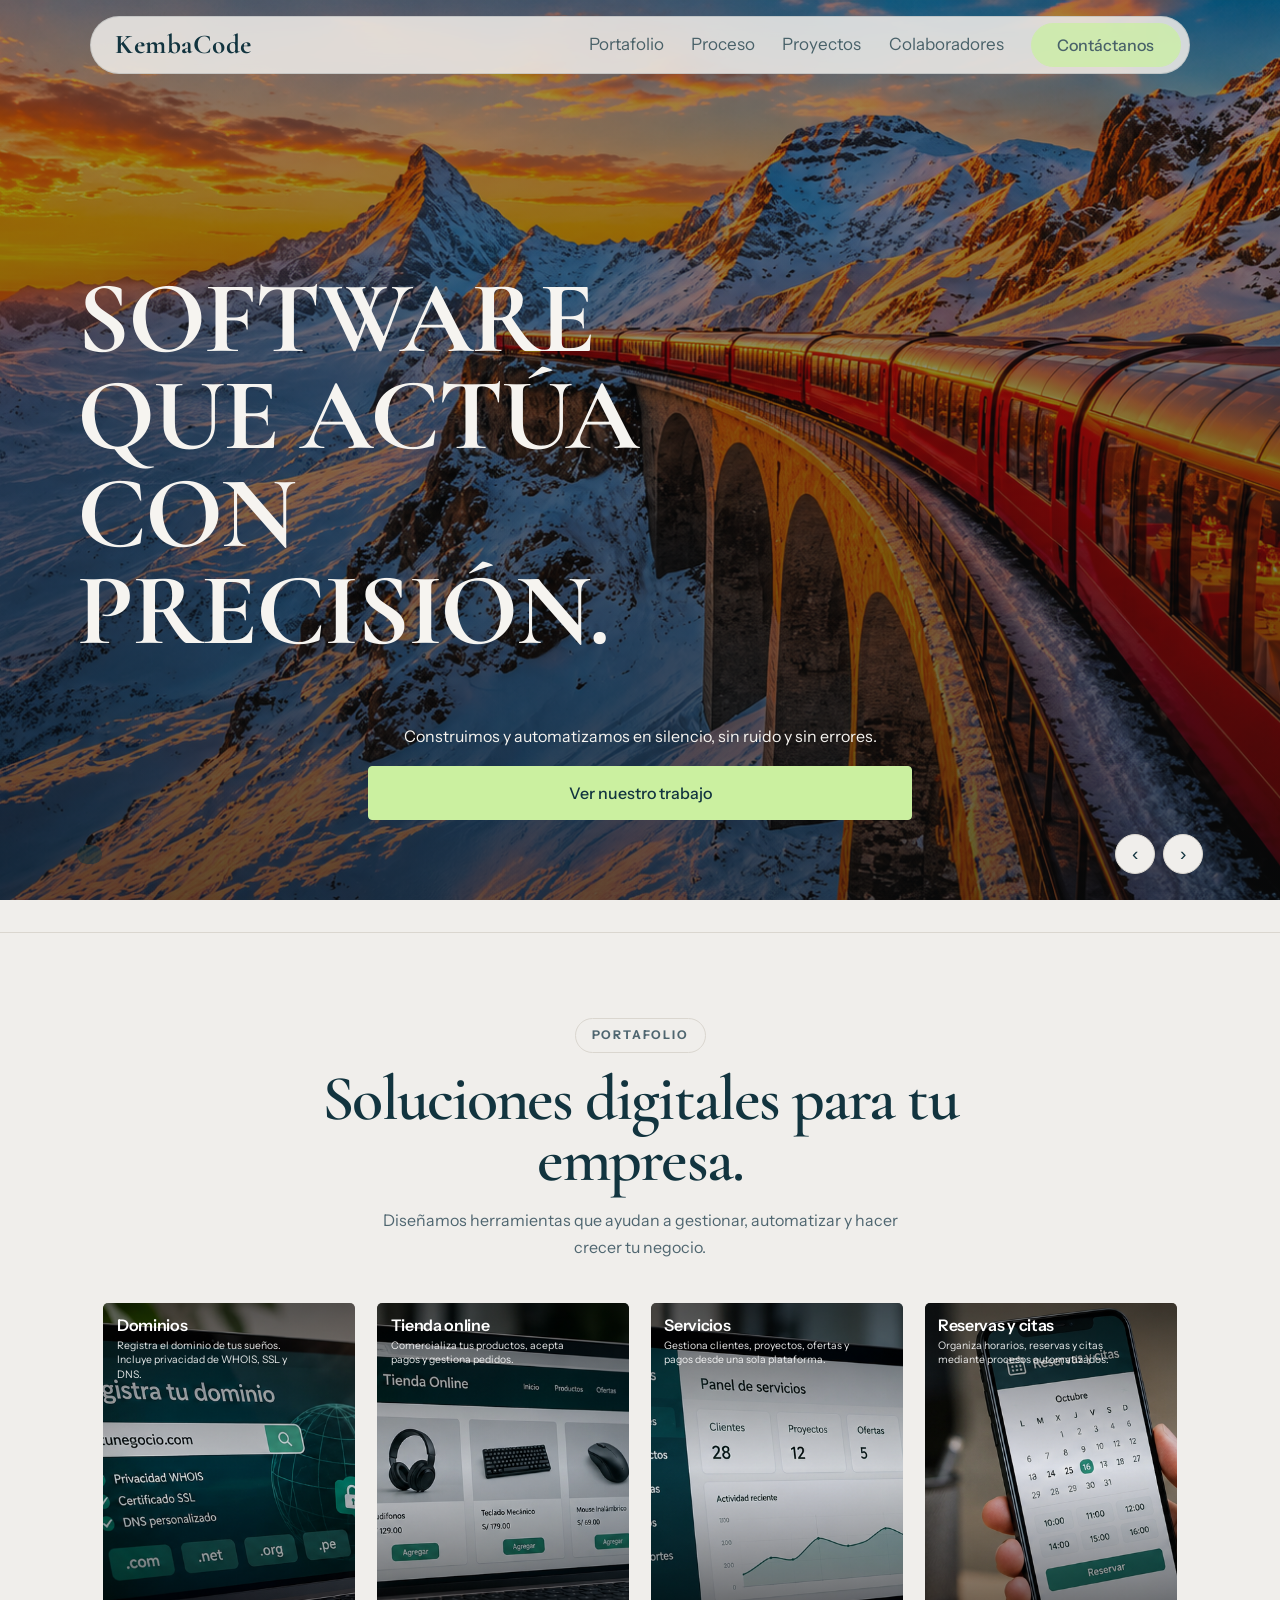
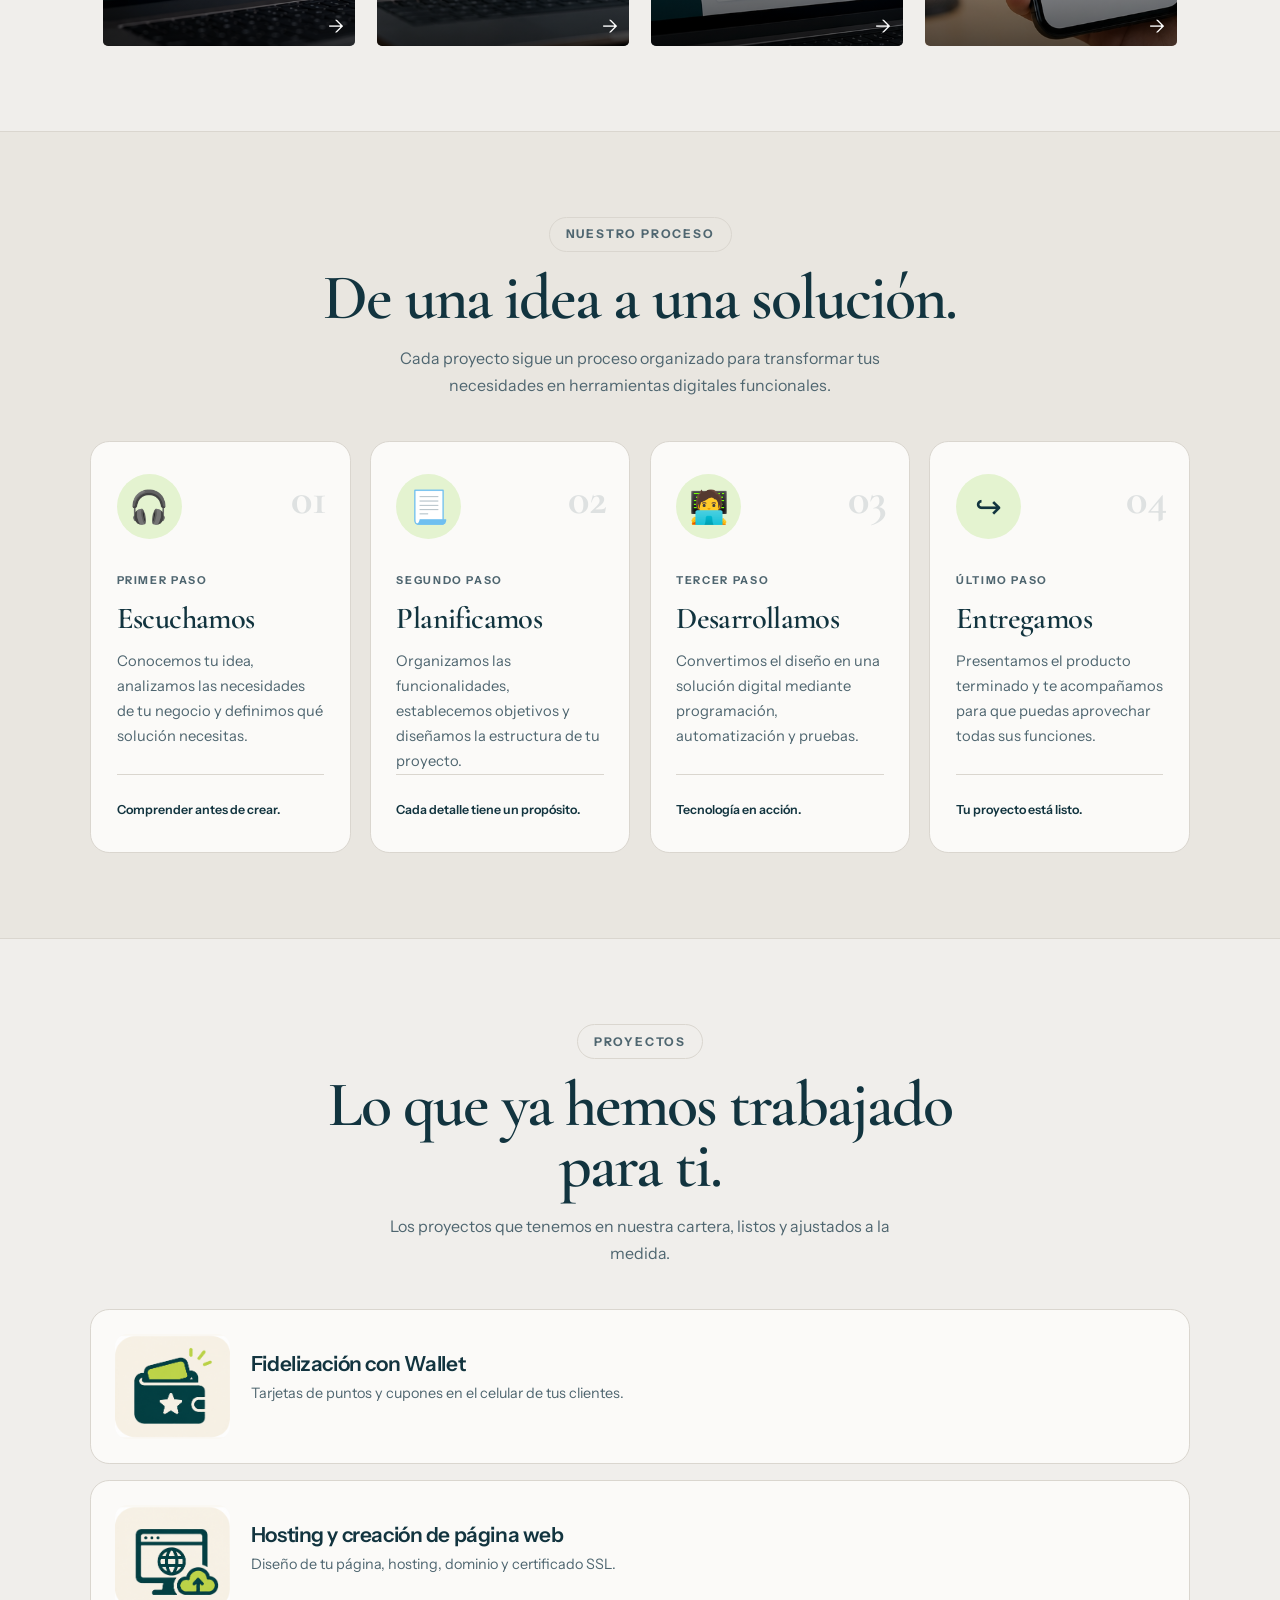
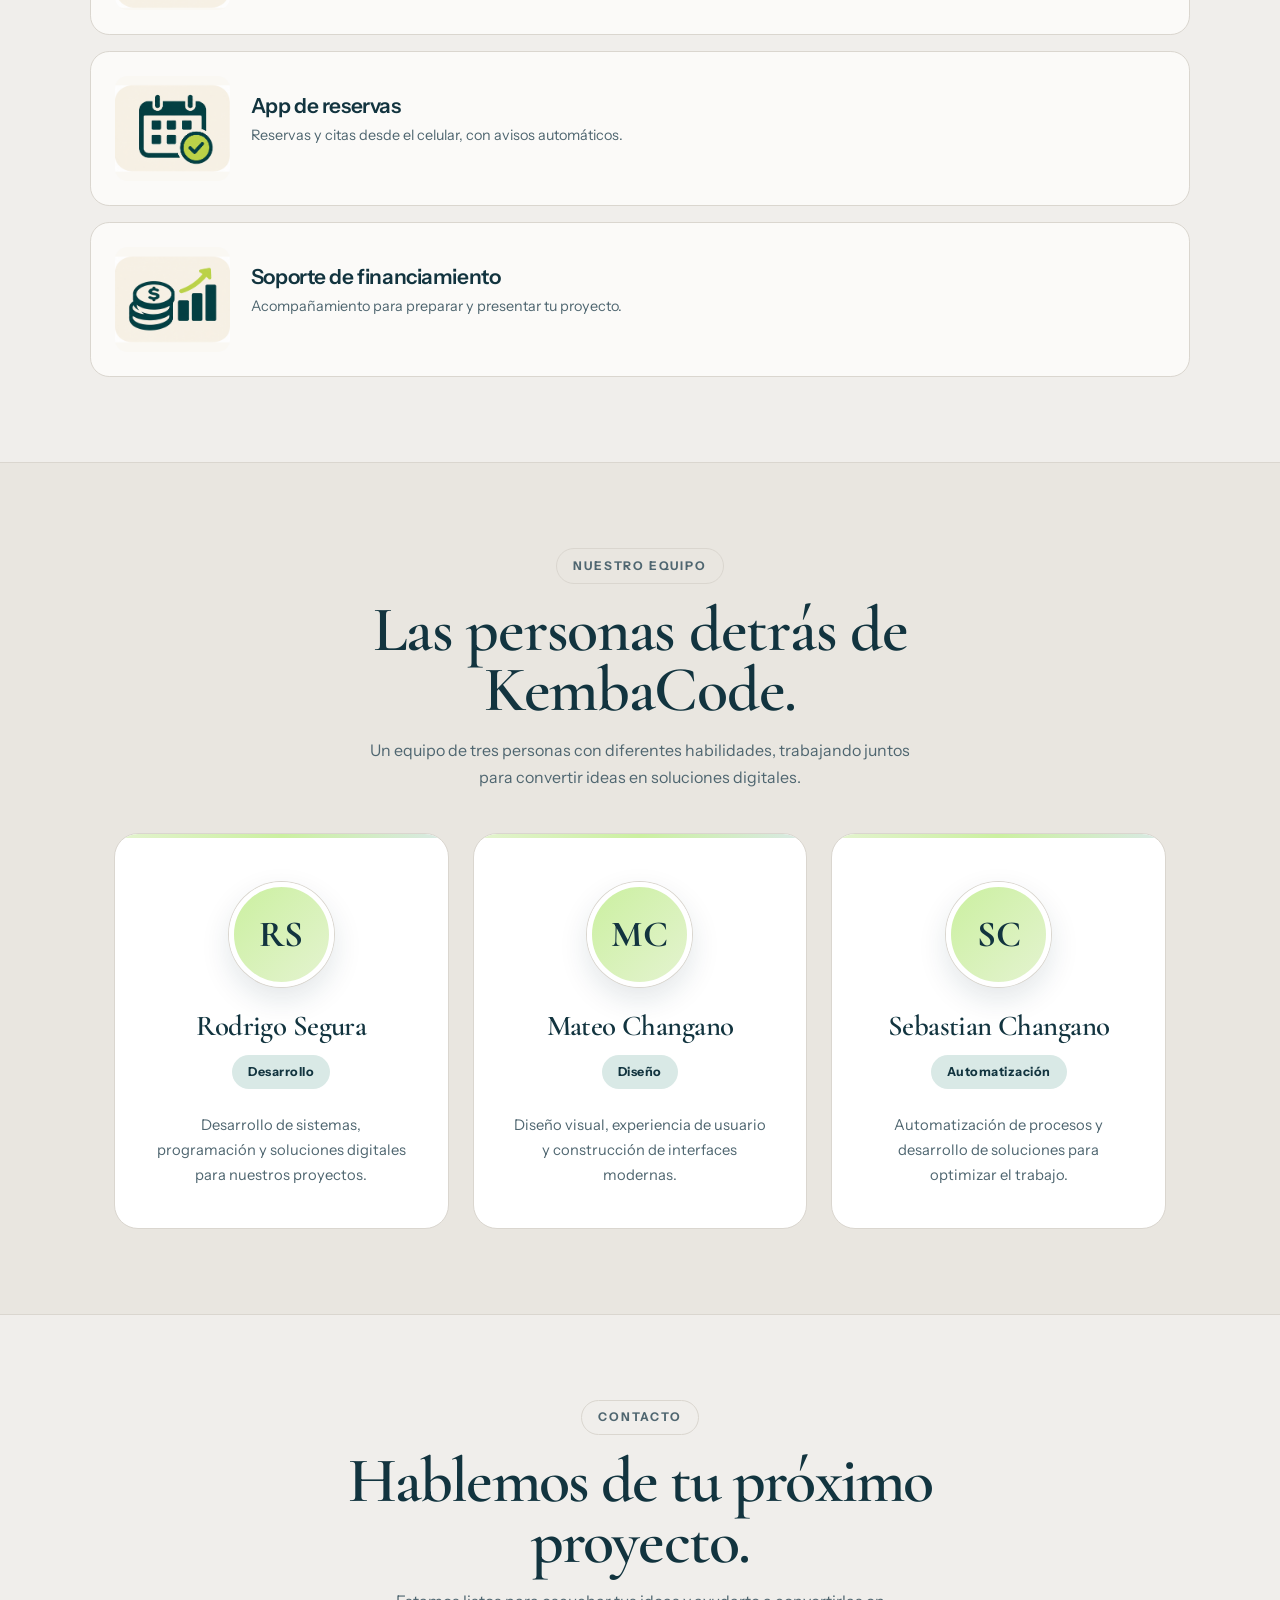
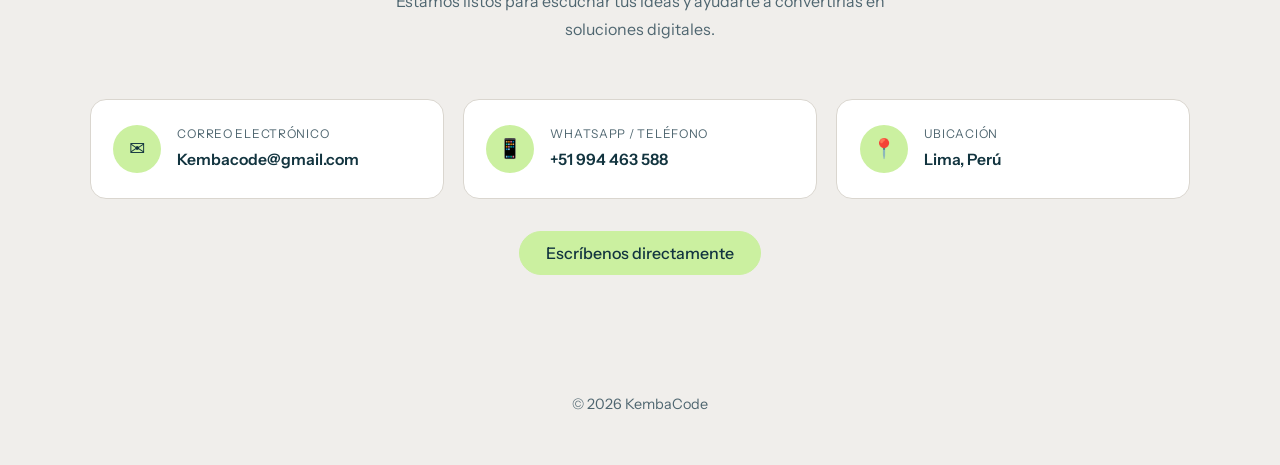
==== commit 595ba189: "x" ====
--- a/index.html
+++ b/index.html
@@ -638,147 +638,70 @@
 
         <div class="section-header">
             <span class="section-label">PROYECTOS</span>
-            <h2>Lo que estamos construyendo.</h2>
+            <h2>Lo que ya hemos trabajado para ti.</h2>
             <p>
-                Los próximos proyectos que tenemos en la lista
-                y que están por arrancar.
+                Los proyectos que tenemos en nuestra cartera,
+                listos y ajustados a la medida.
             </p>
         </div>
 
-        <div class="projects-list">
-
-            <!-- PROYECTO 1 -->
-            <article class="project-item">
-                <div class="project-info">
-                    <span class="project-number">01</span>
-                    <img class="project-thumb" src="imagenes/01-wallet-fidelizacion.png"
-                         alt="Tarjeta de fidelización en Apple Wallet en un celular"
-                         loading="lazy">
-                    <div class="project-text">
-                        <h3>Fidelización con Wallet</h3>
-                        <p>Tarjetas de puntos y cupones en el celular de tus clientes.</p>
-                        <div class="project-progress">
-    <div class="project-progress-info">
-        <span>Progreso</span>
-        <strong>0%</strong>
-    </div>
-
-    <div class="project-bar"
-         role="progressbar"
-         aria-valuenow="0"
-         aria-valuemin="0"
-         aria-valuemax="100"
-         aria-label="Avance 0%">
-        <i style="width: 0%"></i>
-    </div>
-
-                    </div>
-                </div>
-
-                <div class="project-meta">
-                    <span class="project-status pending">Sin empezar</span>
-                    <span class="project-priority">Prioridad alta</span>
-                </div>
-            </article>
-
-
-            <!-- PROYECTO 2 -->
-            <article class="project-item">
-                <div class="project-info">
-                    <span class="project-number">02</span>
-                    <img class="project-thumb" src="imagenes/02-hosting-web.png"
-                         alt="Concepto de web hosting con una esfera de red sobre una mano"
-                         loading="lazy">
-                    <div class="project-text">
-                        <h3>Hosting y creación de página web</h3>
-                        <p>Diseño de tu página, hosting, dominio y certificado SSL.</p>
-                        <div class="project-progress">
-    <div class="project-progress-info">
-        <span>Progreso</span>
-        <strong>25%</strong>
-    </div>
-
-    <div class="project-bar"
-         role="progressbar"
-         aria-valuenow="25"
-         aria-valuemin="0"
-         aria-valuemax="100"
-         aria-label="Avance 25%">
-        <i style="width: 25%"></i>
-    </div>
+
+<div class="projects-list">
+
+    <!-- PROYECTO 1 -->
+    <article class="project-item">
+        <div class="project-info">
+            <img class="project-thumb" src="imagenes/01-wallet-fidelizacion.png"
+                 alt="Tarjeta de fidelización en Apple Wallet"
+                 loading="lazy">
+            <div class="project-text">
+                <h3>Fidelización con Wallet</h3>
+                <p>Tarjetas de puntos y cupones en el celular de tus clientes.</p>
+            </div>
+        </div>
+    </article>
+
+    <!-- PROYECTO 2 -->
+    <article class="project-item">
+        <div class="project-info">
+            <img class="project-thumb" src="imagenes/02-hosting-web.png"
+                 alt="Concepto de web hosting"
+                 loading="lazy">
+            <div class="project-text">
+                <h3>Hosting y creación de página web</h3>
+                <p>Diseño de tu página, hosting, dominio y certificado SSL.</p>
+            </div>
+        </div>
+    </article>
+
+    <!-- PROYECTO 3 -->
+    <article class="project-item">
+        <div class="project-info">
+            <img class="project-thumb" src="imagenes/03-reservas.png"
+                 alt="Reserva de mesa desde un celular"
+                 loading="lazy">
+            <div class="project-text">
+                <h3>App de reservas</h3>
+                <p>Reservas y citas desde el celular, con avisos automáticos.</p>
+            </div>
+        </div>
+    </article>
+
+    <!-- PROYECTO 4 -->
+    <article class="project-item">
+        <div class="project-info">
+            <img class="project-thumb thumb-top" src="imagenes/04-financiamiento.png"
+                 alt="Asesoría financiera"
+                 loading="lazy">
+            <div class="project-text">
+                <h3>Soporte de financiamiento</h3>
+                <p>Acompañamiento para preparar y presentar tu proyecto.</p>
+            </div>
+        </div>
+    </article>
+
 </div>
-                </div>
-                <div class="project-meta">
-                    <span class="project-status pending">Sin empezar</span>
-                    <span class="project-priority">Prioridad alta</span>
-                </div>
-            </article>
-
-            <!-- PROYECTO 3 -->
-            <article class="project-item">
-                <div class="project-info">
-                    <span class="project-number">03</span>
-                    <img class="project-thumb" src="imagenes/03-reservas.png"
-                         alt="Reserva de mesa desde un celular"
-                         loading="lazy">
-                    <div class="project-text">
-                        <h3>App de reservas</h3>
-                        <p>Reservas y citas desde el celular, con avisos automáticos.</p>
-                     <div class="project-progress">
-    <div class="project-progress-info">
-        <span>Progreso</span>
-        <strong>45%</strong>
-    </div>
-
-    <div class="project-bar"
-         role="progressbar"
-         aria-valuenow="45"
-         aria-valuemin="0"
-         aria-valuemax="100"
-         aria-label="Avance 45%">
-        <i style="width: 45%"></i>
-    </div>
-</div>
-                </div>
-                <div class="project-meta">
-                    <span class="project-status pending">Sin empezar</span>
-                    <span class="project-priority">Prioridad alta</span>
-                </div>
-            </article>
-
-            <!-- PROYECTO 4 -->
-            <article class="project-item">
-                <div class="project-info">
-                    <span class="project-number">04</span>
-                    <img class="project-thumb thumb-top" src="imagenes/04-financiamiento.png"
-                         alt="Asesoría financiera con gráficos en un tablero"
-                         loading="lazy">
-                    <div class="project-text">
-                        <h3>Soporte de financiamiento</h3>
-                        <p>Acompañamiento para preparar y presentar tu proyecto.</p>
-   <div class="project-progress">
-    <div class="project-progress-info">
-        <span>Progreso</span>
-        <strong>10%</strong>
-    </div>
-
-    <div class="project-bar"
-         role="progressbar"
-         aria-valuenow="10"
-         aria-valuemin="0"
-         aria-valuemax="100"
-         aria-label="Avance 10%">
-        <i style="width: 10%"></i>
-    </div>
-</div>
-                </div>
-                <div class="project-meta">
-                    <span class="project-status pending">Sin empezar</span>
-                    <span class="project-priority">Prioridad alta</span>
-                </div>
-            </article>
-
-        </div>
+
     </div>
 
 </section>
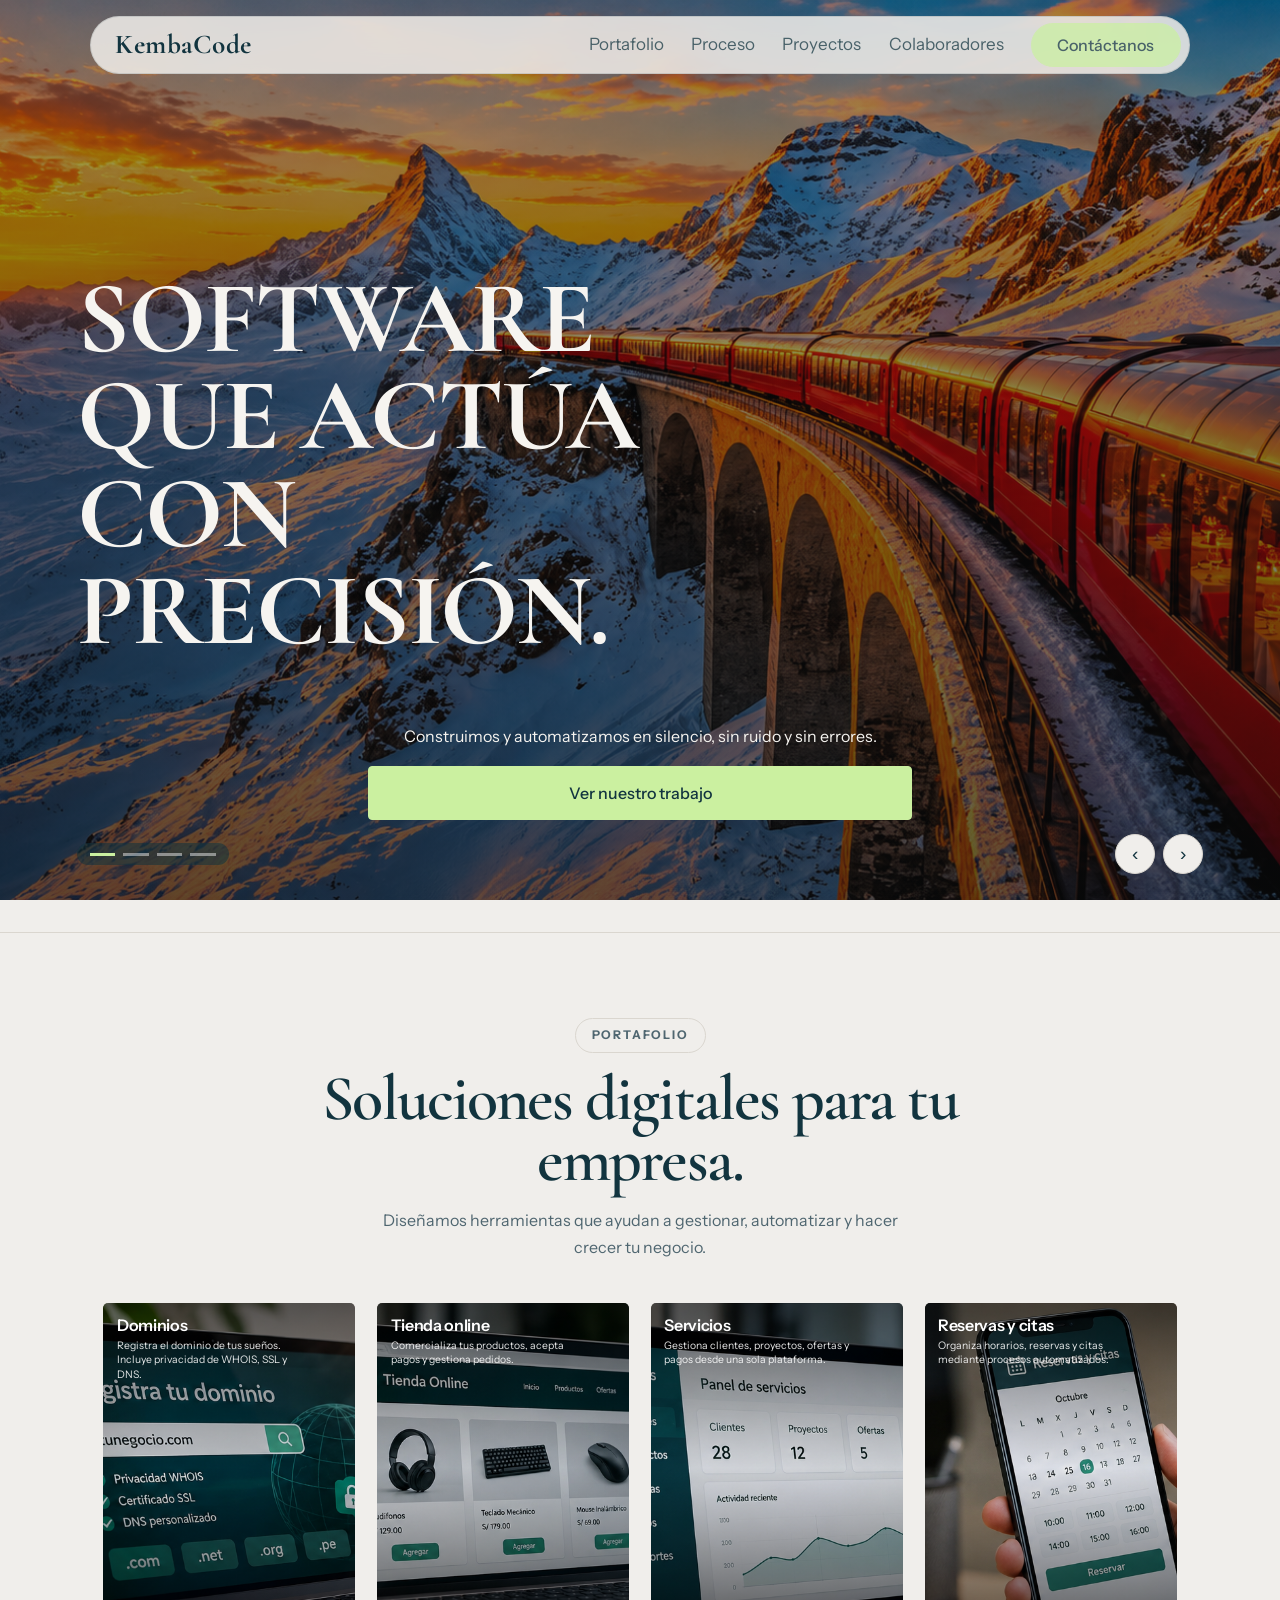
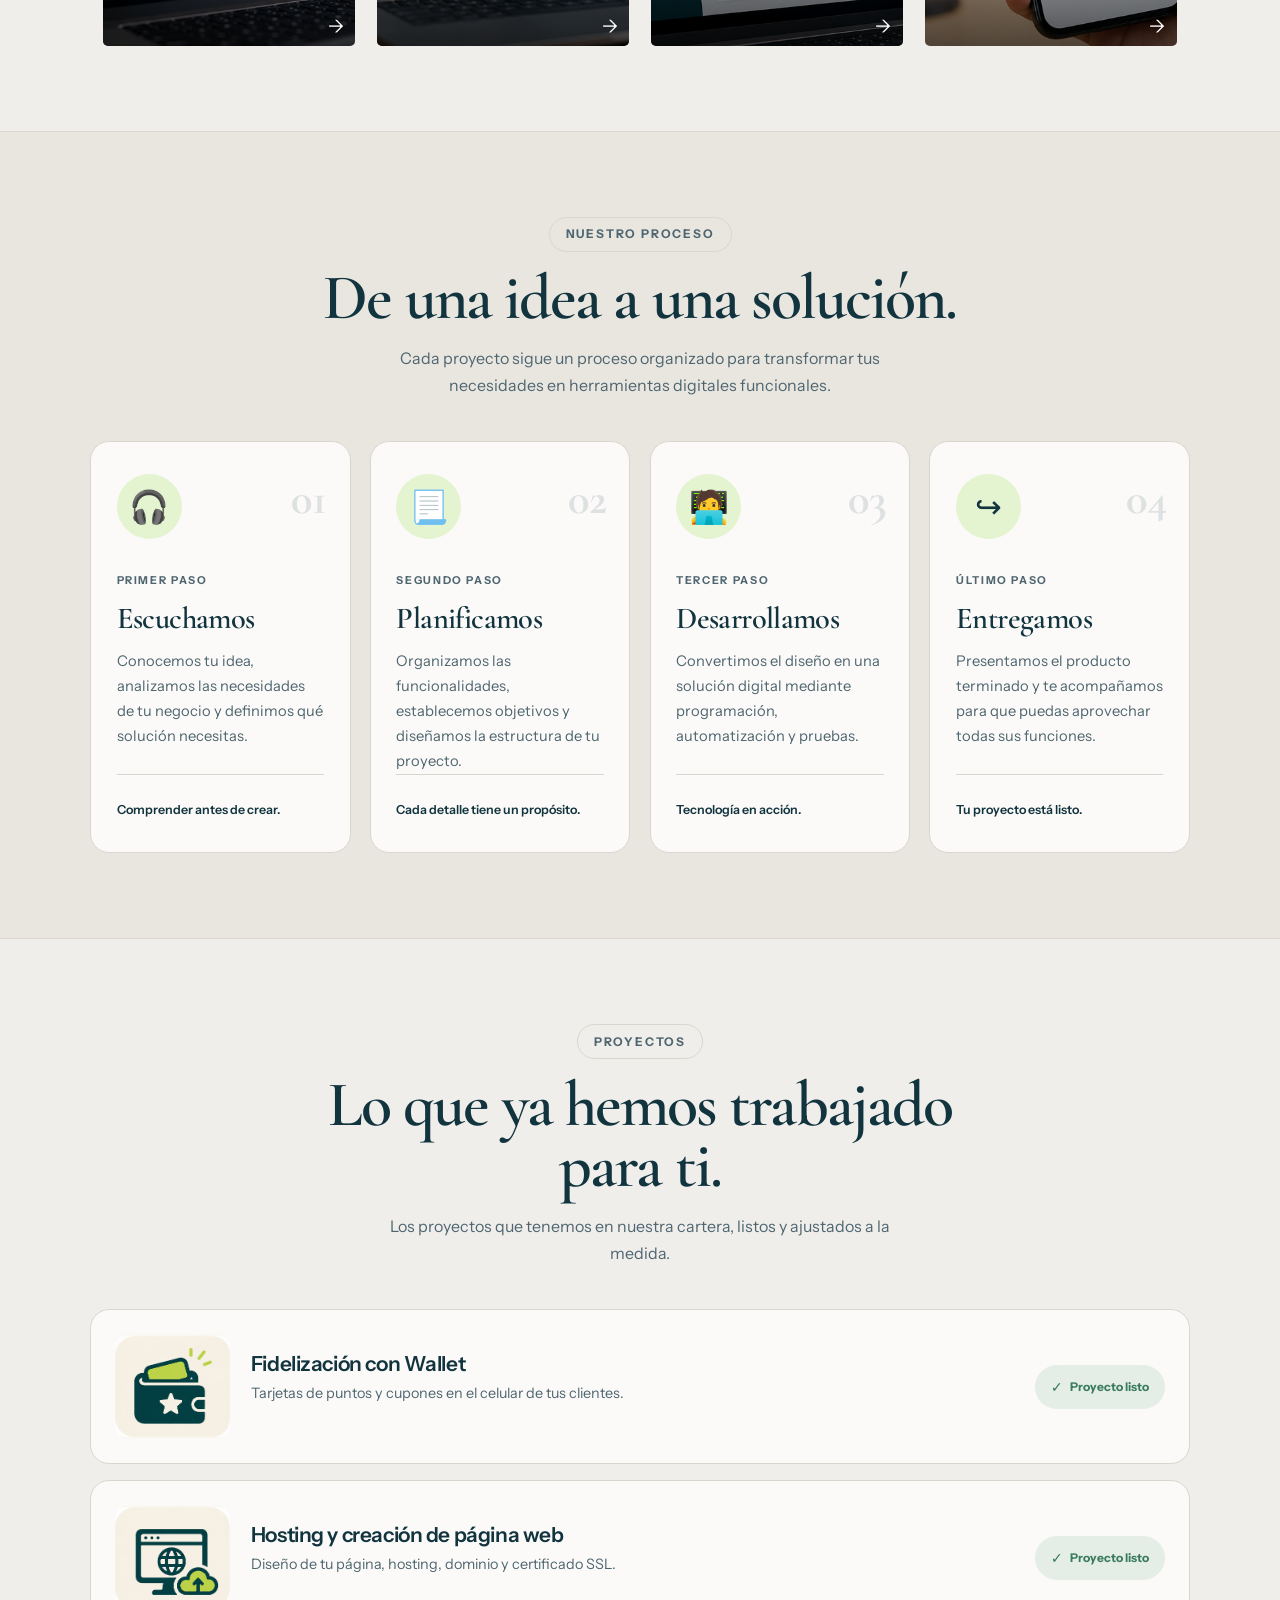
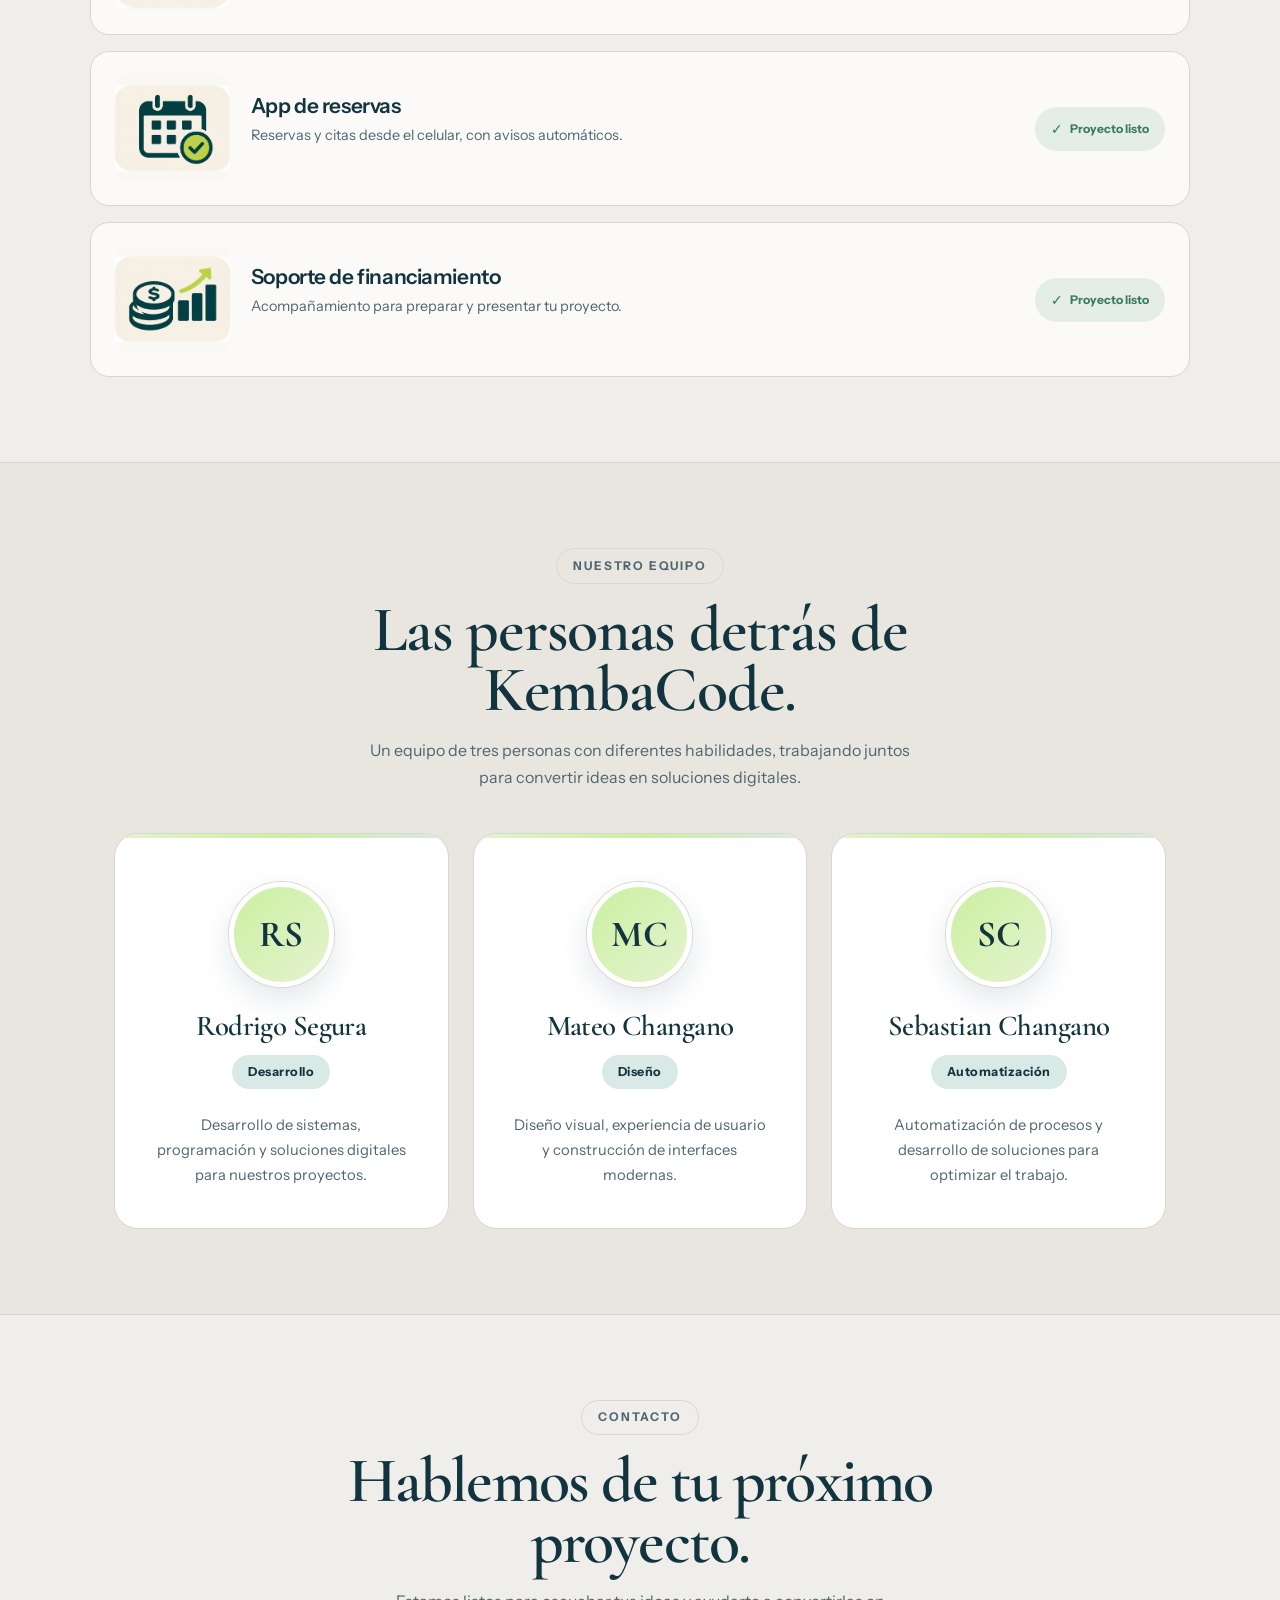
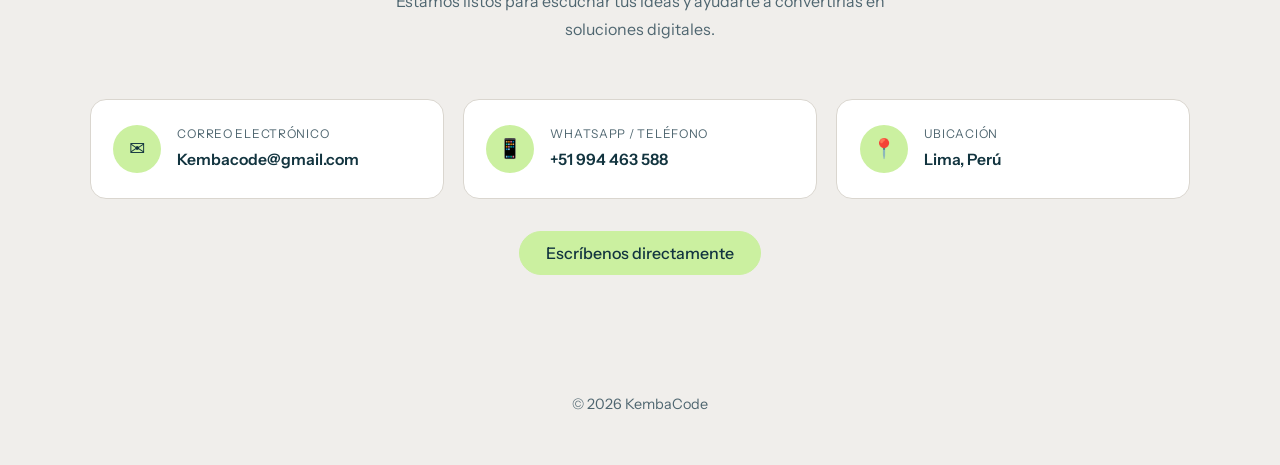
==== commit b95bca7e: "xx" ====
--- a/index.html
+++ b/index.html
@@ -657,9 +657,13 @@
             <div class="project-text">
                 <h3>Fidelización con Wallet</h3>
                 <p>Tarjetas de puntos y cupones en el celular de tus clientes.</p>
-            </div>
-        </div>
-    </article>
+      </div>
+
+<div class="project-meta">
+    <span class="project-status ready">Proyecto listo</span>
+</div>
+
+</article>
 
     <!-- PROYECTO 2 -->
     <article class="project-item">
@@ -670,10 +674,13 @@
             <div class="project-text">
                 <h3>Hosting y creación de página web</h3>
                 <p>Diseño de tu página, hosting, dominio y certificado SSL.</p>
-            </div>
-        </div>
-    </article>
-
+   </div>
+
+<div class="project-meta">
+    <span class="project-status ready">Proyecto listo</span>
+</div>
+
+</article>
     <!-- PROYECTO 3 -->
     <article class="project-item">
         <div class="project-info">
@@ -683,9 +690,13 @@
             <div class="project-text">
                 <h3>App de reservas</h3>
                 <p>Reservas y citas desde el celular, con avisos automáticos.</p>
-            </div>
-        </div>
-    </article>
+    </div>
+
+<div class="project-meta">
+    <span class="project-status ready">Proyecto listo</span>
+</div>
+
+</article>
 
     <!-- PROYECTO 4 -->
     <article class="project-item">
@@ -696,9 +707,13 @@
             <div class="project-text">
                 <h3>Soporte de financiamiento</h3>
                 <p>Acompañamiento para preparar y presentar tu proyecto.</p>
-            </div>
-        </div>
-    </article>
+   </div>
+
+<div class="project-meta">
+    <span class="project-status ready">Proyecto listo</span>
+</div>
+
+</article>
 
 </div>
 
--- a/style.css
+++ b/style.css
@@ -2501,3 +2501,84 @@
     }
 
 }
+
+/* ========================================
+   AJUSTES DEL CARRUSEL
+======================================== */
+
+#car {
+    position: relative;
+    overflow: hidden;
+}
+
+#car .track {
+    display: flex;
+    width: 100%;
+    height: 100%;
+    transition: transform .7s ease-in-out;
+    will-change: transform;
+}
+
+#car .slide {
+    flex: 0 0 100%;
+    width: 100%;
+    min-width: 100%;
+}
+
+/* ========================================
+   ESTADO DE LOS PROYECTOS
+======================================== */
+
+#proyectos .project-item {
+    flex-direction: row;
+    align-items: center;
+}
+
+#proyectos .project-meta {
+    display: flex;
+    flex-direction: row;
+    align-items: center;
+    justify-content: flex-end;
+    flex-shrink: 0;
+}
+
+#proyectos .project-status.ready {
+    display: inline-flex;
+    align-items: center;
+    gap: .45rem;
+    padding: .6rem 1rem;
+    border-radius: 50px;
+    background: rgba(71, 145, 112, .13);
+    color: #397b5d;
+    font-size: .75rem;
+    font-weight: 700;
+    white-space: nowrap;
+}
+
+#proyectos .project-status.ready::before {
+    content: "✓";
+    font-size: .9rem;
+    font-weight: 800;
+}
+
+/* ========================================
+   RESPONSIVE
+======================================== */
+
+@media (max-width: 800px) {
+    #proyectos .project-item {
+        flex-direction: column;
+        align-items: flex-start;
+    }
+
+    #proyectos .project-meta {
+        width: 100%;
+        justify-content: flex-start;
+    }
+}
+
+@media (prefers-reduced-motion: reduce) {
+    #car .track {
+        transition: none;
+    }
+}
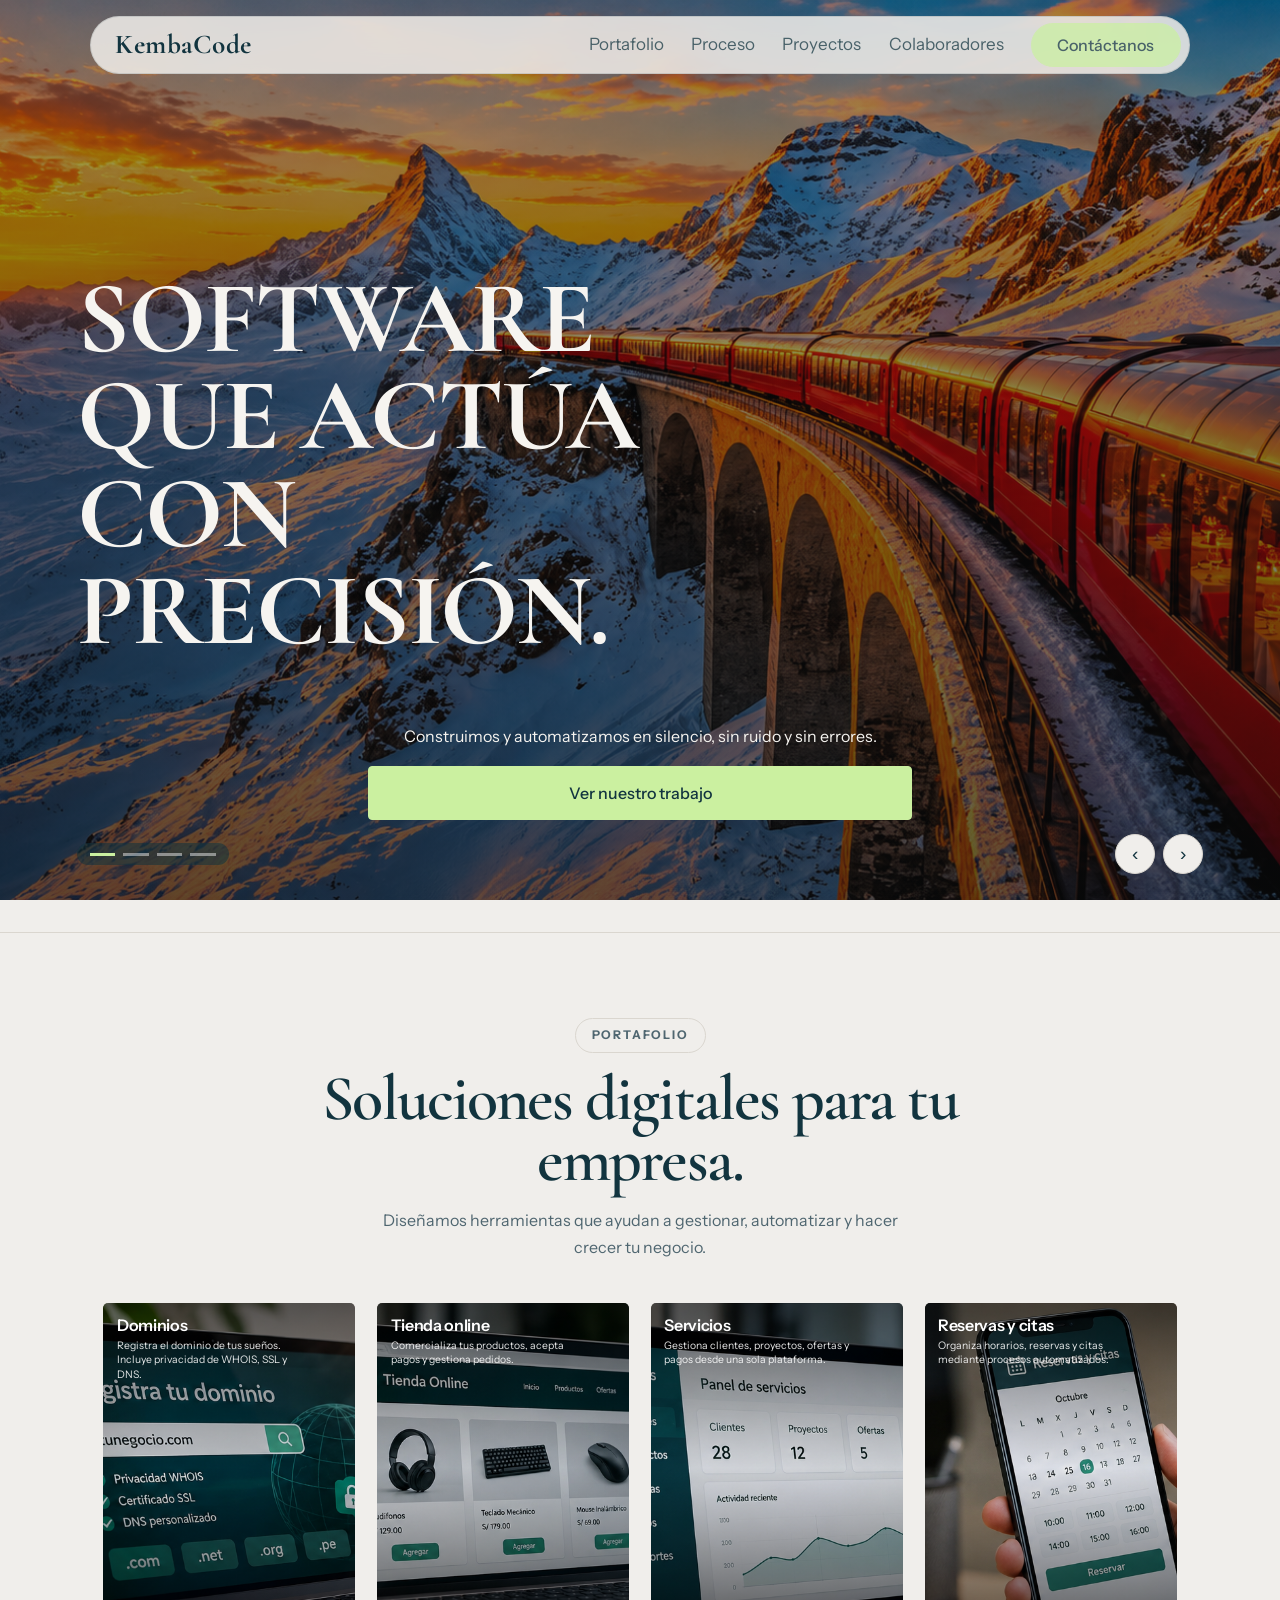
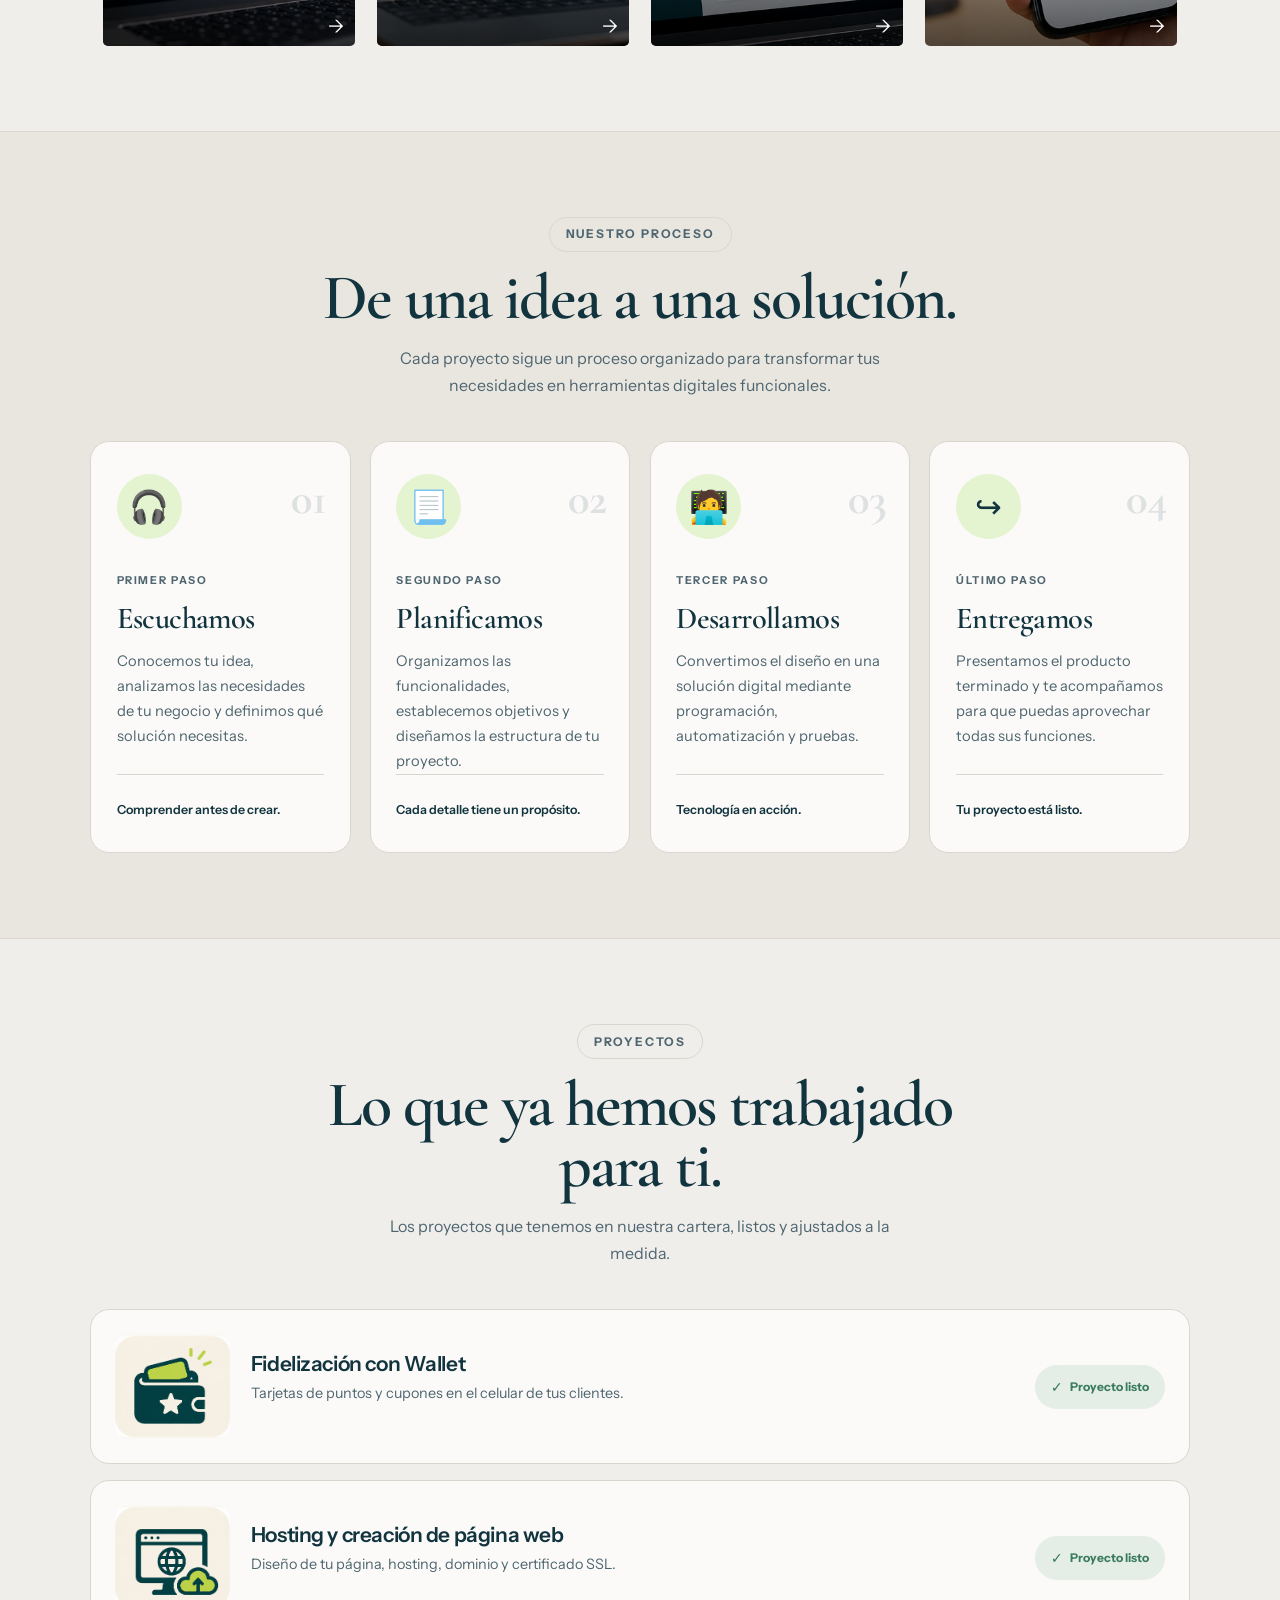
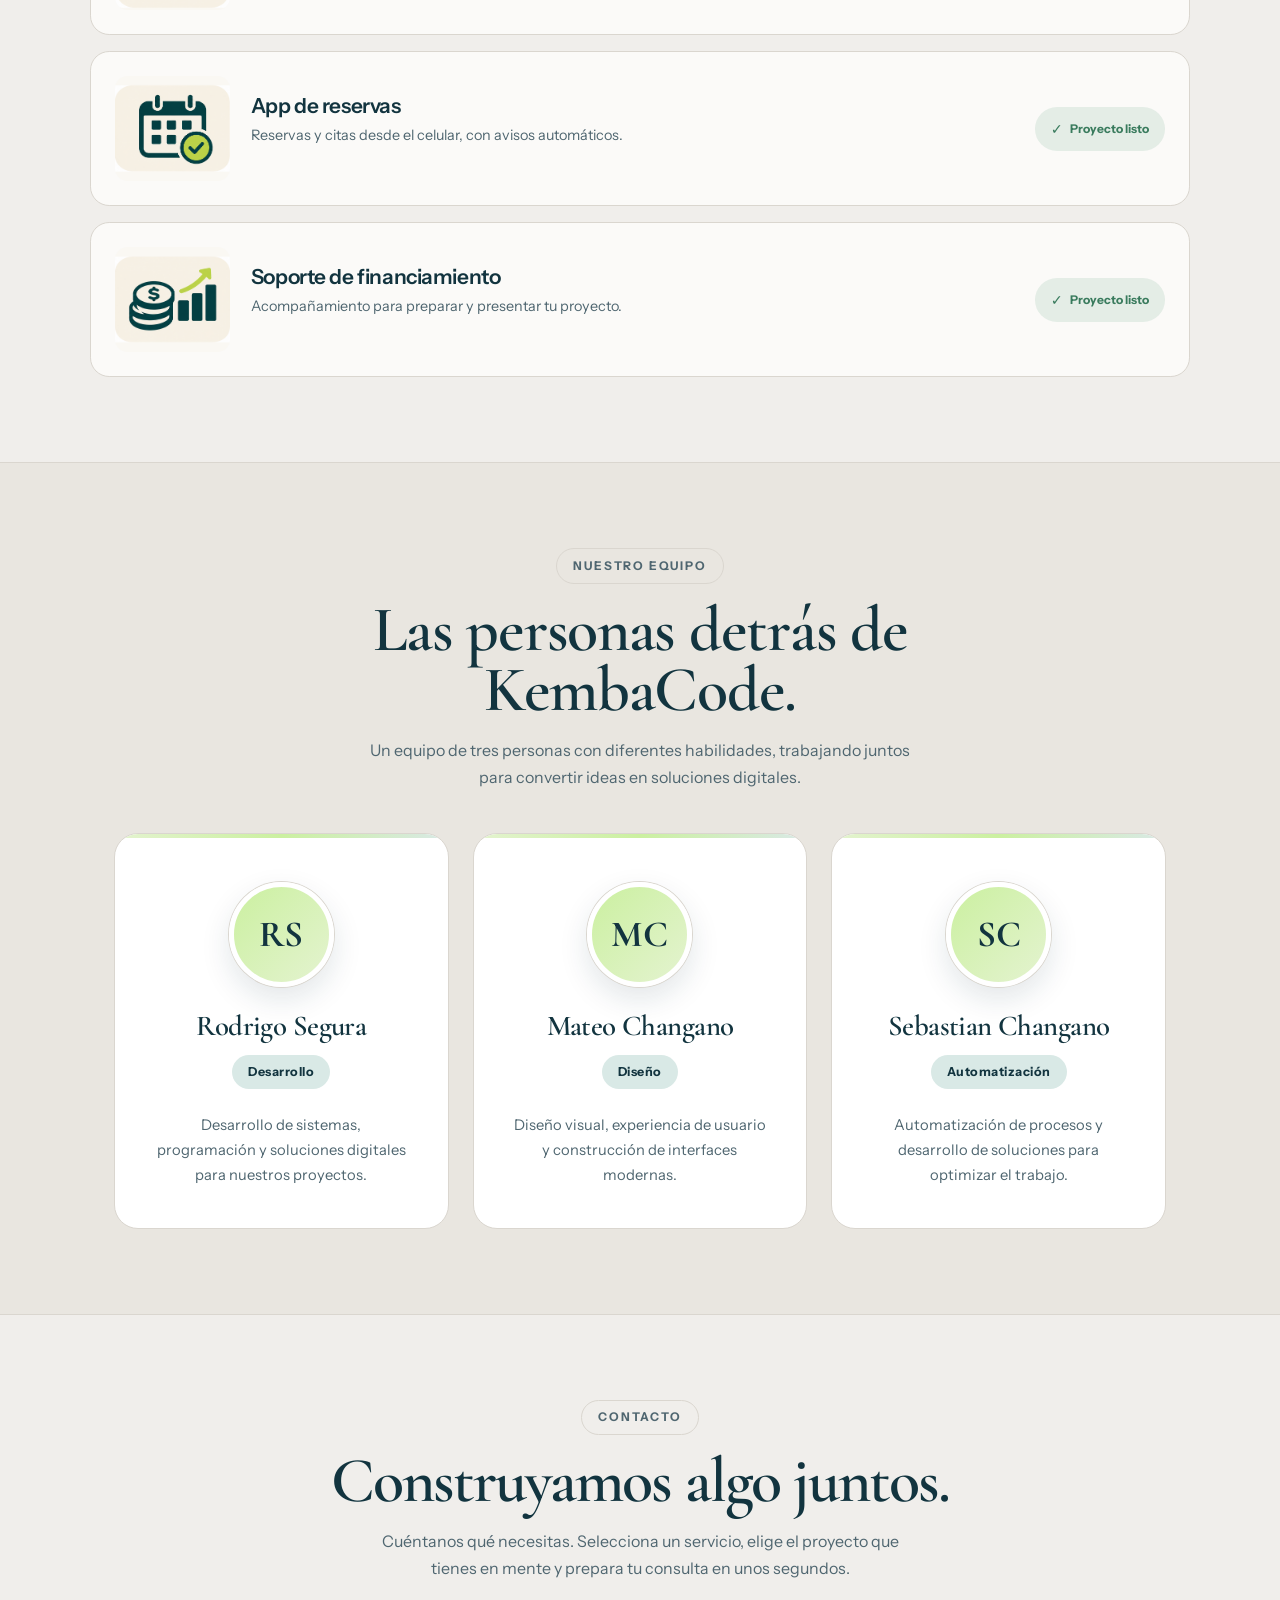
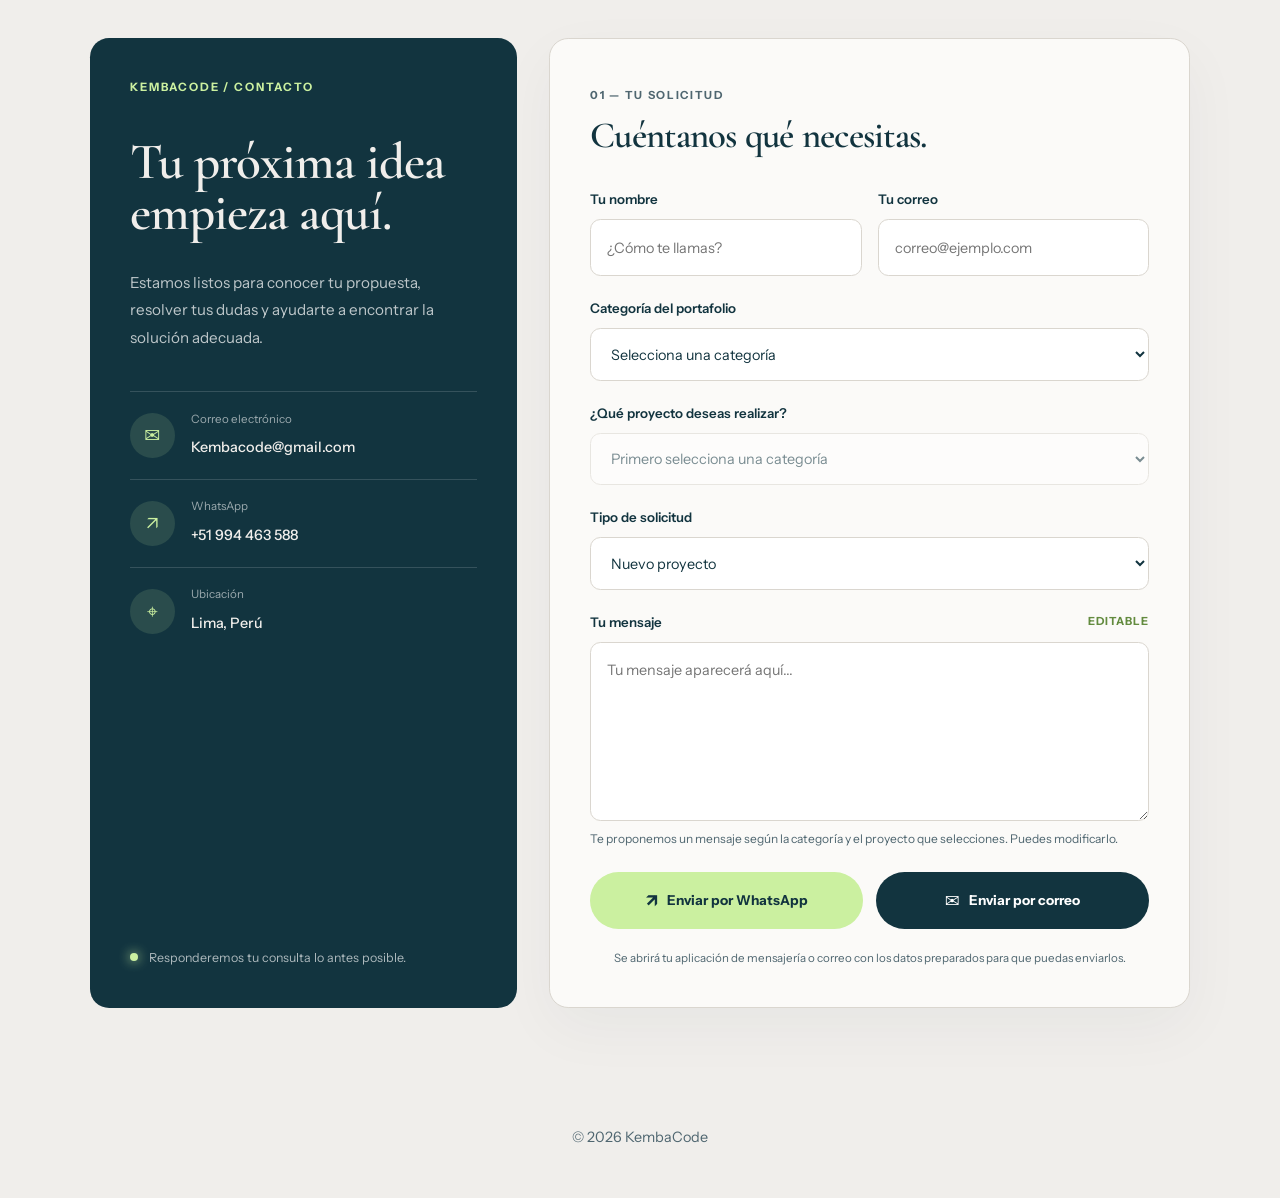
==== commit bb367d94: "xx" ====
--- a/index.html
+++ b/index.html
@@ -357,13 +357,7 @@
                         </div>
 
 
-                        <a
-                            href="#contacto"
-                            class="portfolio-arrow"
-                            aria-label="Ver dominios"
-                        >
-                            →
-                        </a>
+                  <a href="#contacto" class="portfolio-arrow" data-service="dominios" aria-label="Consultar sobre dominios">→</a>
 
                     </article>
 
@@ -389,14 +383,7 @@
 
                         </div>
 
-
-                        <a
-                            href="#contacto"
-                            class="portfolio-arrow"
-                            aria-label="Ver tienda online"
-                        >
-                            →
-                        </a>
+<a href="#contacto" class="portfolio-arrow" data-service="tienda" aria-label="Consultar sobre tienda online">→</a>
 
                     </article>
 
@@ -423,14 +410,7 @@
                         </div>
 
 
-                        <a
-                            href="#contacto"
-                            class="portfolio-arrow"
-                            aria-label="Ver servicios"
-                        >
-                            →
-                        </a>
-
+             <a href="#contacto" class="portfolio-arrow" data-service="servicios" aria-label="Consultar sobre servicios">→</a>
                     </article>
 
 
@@ -456,13 +436,7 @@
                         </div>
 
 
-                        <a
-                            href="#contacto"
-                            class="portfolio-arrow"
-                            aria-label="Ver reservas"
-                        >
-                            →
-                        </a>
+                    <a href="#contacto" class="portfolio-arrow" data-service="reservas" aria-label="Consultar sobre reservas y citas">→</a>
 
                     </article>
 
@@ -795,77 +769,183 @@
      CONTACTO
 ========================== -->
 
+<!-- =========================
+     CONTACTO INTELIGENTE
+========================== -->
+
 <section class="section contact-section" id="contacto">
 
     <div class="section-container">
 
         <div class="section-header">
-
-            <span class="section-label">
-                CONTACTO
-            </span>
-
-            <h2>
-                Hablemos de tu próximo proyecto.
-            </h2>
+            <span class="section-label">CONTACTO</span>
+
+            <h2>Construyamos algo juntos.</h2>
 
             <p>
-                Estamos listos para escuchar tus ideas
-                y ayudarte a convertirlas en soluciones digitales.
+                Cuéntanos qué necesitas. Selecciona un servicio,
+                elige el proyecto que tienes en mente y prepara
+                tu consulta en unos segundos.
             </p>
-
         </div>
 
-        <div class="contact-grid">
-
-            <!-- CORREO -->
-            <a href="mailto:Kembacode@gmail.com"
-               class="contact-card">
-
-                <div class="contact-icon">✉</div>
-
-                <div>
-                    <span>Correo electrónico</span>
-                    <strong>Kembacode@gmail.com</strong>
-                </div>
-
-            </a>
-
-            <!-- WHATSAPP -->
-            <a href="https://wa.me/51994634588"
-               target="_blank"
-               rel="noopener"
-               class="contact-card">
-
-                <div class="contact-icon">📱</div>
-
-                <div>
-                    <span>WhatsApp / Teléfono</span>
-                    <strong>+51 994 463 588</strong>
-                </div>
-
-            </a>
-
-            <!-- UBICACIÓN -->
-            <div class="contact-card">
-
-                <div class="contact-icon">📍</div>
-
-                <div>
-                    <span>Ubicación</span>
-                    <strong>Lima, Perú</strong>
-                </div>
+        <div class="contact-layout">
+
+            <!-- INFORMACIÓN -->
+            <aside class="contact-aside">
+                <span class="contact-kicker">KEMBACODE / CONTACTO</span>
+
+                <h3>Tu próxima idea empieza aquí.</h3>
+
+                <p>
+                    Estamos listos para conocer tu propuesta,
+                    resolver tus dudas y ayudarte a encontrar
+                    la solución adecuada.
+                </p>
+
+                <div class="contact-detail">
+                    <span>✉</span>
+                    <div>
+                        <small>Correo electrónico</small>
+                        <strong>Kembacode@gmail.com</strong>
+                    </div>
+                </div>
+
+                <div class="contact-detail">
+                    <span>↗</span>
+                    <div>
+                        <small>WhatsApp</small>
+                        <strong>+51 994 463 588</strong>
+                    </div>
+                </div>
+
+                <div class="contact-detail">
+                    <span>⌖</span>
+                    <div>
+                        <small>Ubicación</small>
+                        <strong>Lima, Perú</strong>
+                    </div>
+                </div>
+
+                <div class="contact-aside-note">
+                    <span></span>
+                    Responderemos tu consulta lo antes posible.
+                </div>
+            </aside>
+
+            <!-- FORMULARIO -->
+            <div class="contact-form-panel">
+
+                <div class="form-heading">
+                    <span>01 — TU SOLICITUD</span>
+                    <h3>Cuéntanos qué necesitas.</h3>
+                </div>
+
+                <form id="projectContactForm">
+
+                    <div class="form-row">
+
+                        <div class="form-field">
+                            <label for="clientName">Tu nombre</label>
+                            <input
+                                type="text"
+                                id="clientName"
+                                placeholder="¿Cómo te llamas?"
+                                required
+                            >
+                        </div>
+
+                        <div class="form-field">
+                            <label for="clientEmail">Tu correo</label>
+                            <input
+                                type="email"
+                                id="clientEmail"
+                                placeholder="correo@ejemplo.com"
+                            >
+                        </div>
+
+                    </div>
+
+                    <div class="form-field">
+                        <label for="serviceType">Categoría del portafolio</label>
+
+                        <select id="serviceType" required>
+                            <option value="">Selecciona una categoría</option>
+                            <option value="dominios">Dominios</option>
+                            <option value="tienda">Tienda online</option>
+                            <option value="servicios">Servicios</option>
+                            <option value="reservas">Reservas y citas</option>
+                        </select>
+                    </div>
+
+                    <div class="form-field">
+                        <label for="projectType">¿Qué proyecto deseas realizar?</label>
+
+                        <select id="projectType" required disabled>
+                            <option value="">Primero selecciona una categoría</option>
+                        </select>
+                    </div>
+
+                    <div class="form-field">
+                        <label for="serviceMode">Tipo de solicitud</label>
+
+                        <select id="serviceMode" required>
+                            <option value="Nuevo proyecto">Nuevo proyecto</option>
+                            <option value="Mejora de un proyecto existente">Mejora de un proyecto existente</option>
+                            <option value="Soporte o asesoría">Soporte o asesoría</option>
+                            <option value="Cotización">Solicitar una cotización</option>
+                        </select>
+                    </div>
+
+                    <div class="form-field">
+                        <div class="message-label-row">
+                            <label for="projectMessage">Tu mensaje</label>
+                            <span>Editable</span>
+                        </div>
+
+                        <textarea
+                            id="projectMessage"
+                            rows="6"
+                            placeholder="Tu mensaje aparecerá aquí..."
+                            required
+                        ></textarea>
+
+                        <small class="form-hint">
+                            Te proponemos un mensaje según la categoría
+                            y el proyecto que selecciones. Puedes modificarlo.
+                        </small>
+                    </div>
+
+                    <div class="form-actions">
+
+                        <button
+                            type="button"
+                            class="send-whatsapp"
+                            id="sendWhatsApp"
+                        >
+                            <span>↗</span>
+                            Enviar por WhatsApp
+                        </button>
+
+                        <button
+                            type="button"
+                            class="send-email"
+                            id="sendEmail"
+                        >
+                            <span>✉</span>
+                            Enviar por correo
+                        </button>
+
+                    </div>
+
+                    <p class="form-privacy">
+                        Se abrirá tu aplicación de mensajería o correo
+                        con los datos preparados para que puedas enviarlos.
+                    </p>
+
+                </form>
 
             </div>
-
-        </div>
-
-        <div class="contact-button">
-
-            <a href="mailto:Kembacode@gmail.com"
-               class="btn">
-                Escríbenos directamente
-            </a>
 
         </div>
 
--- a/style.css
+++ b/style.css
@@ -2502,6 +2502,7 @@
 
 }
 
+
 /* ========================================
    AJUSTES DEL CARRUSEL
 ======================================== */
@@ -2509,10 +2510,12 @@
 #car {
     position: relative;
     overflow: hidden;
+    width: 100%;
 }
 
 #car .track {
     display: flex;
+    flex-wrap: nowrap;
     width: 100%;
     height: 100%;
     transition: transform .7s ease-in-out;
@@ -2520,10 +2523,19 @@
 }
 
 #car .slide {
+    position: relative;
     flex: 0 0 100%;
     width: 100%;
     min-width: 100%;
-}
+    height: 100%;
+}
+
+@media (prefers-reduced-motion: reduce) {
+    #car .track {
+        transition: none;
+    }
+}
+
 
 /* ========================================
    ESTADO DE LOS PROYECTOS
@@ -2582,3 +2594,296 @@
         transition: none;
     }
 }
+
+/* =========================================
+   CONTACTO INTELIGENTE - KEMBACODE
+========================================= */
+
+.contact-section {
+    background: var(--bg);
+}
+
+.contact-layout {
+    display: grid;
+    grid-template-columns: 0.8fr 1.2fr;
+    gap: 2rem;
+    align-items: stretch;
+    max-width: 1100px;
+    margin: 0 auto;
+}
+
+/* PANEL LATERAL */
+
+.contact-aside {
+    position: relative;
+    display: flex;
+    flex-direction: column;
+    padding: 2.5rem;
+    overflow: hidden;
+    border-radius: 1.2rem;
+    background: var(--deep);
+    color: #f0eeeb;
+}
+
+.contact-kicker {
+    color: var(--accent);
+    font-size: 0.72rem;
+    font-weight: 700;
+    letter-spacing: 0.16em;
+}
+
+.contact-aside h3 {
+    margin: 2.5rem 0 1rem;
+    font-size: clamp(2.5rem, 4vw, 3.7rem);
+    line-height: 0.98;
+}
+
+.contact-aside > p {
+    color: rgba(255,255,255,0.72);
+    font-size: 0.95rem;
+    line-height: 1.8;
+    margin-bottom: 2.5rem;
+}
+
+.contact-detail {
+    display: flex;
+    align-items: center;
+    gap: 1rem;
+    padding: 1.1rem 0;
+    border-top: 1px solid rgba(255,255,255,0.15);
+}
+
+.contact-detail > span {
+    display: grid;
+    place-items: center;
+    width: 2.8rem;
+    height: 2.8rem;
+    flex-shrink: 0;
+    border-radius: 50%;
+    background: rgba(203,240,160,0.13);
+    color: var(--accent);
+    font-size: 1.2rem;
+}
+
+.contact-detail small {
+    display: block;
+    color: rgba(255,255,255,0.58);
+    font-size: 0.72rem;
+    margin-bottom: 0.2rem;
+}
+
+.contact-detail strong {
+    font-size: 0.9rem;
+    font-weight: 500;
+    overflow-wrap: anywhere;
+}
+
+.contact-aside-note {
+    display: flex;
+    align-items: center;
+    gap: 0.7rem;
+    margin-top: auto;
+    padding-top: 2rem;
+    color: rgba(255,255,255,0.65);
+    font-size: 0.78rem;
+}
+
+.contact-aside-note span {
+    width: 8px;
+    height: 8px;
+    border-radius: 50%;
+    background: var(--accent);
+    box-shadow: 0 0 12px var(--accent);
+}
+
+/* PANEL DEL FORMULARIO */
+
+.contact-form-panel {
+    padding: 2.5rem;
+    border: 1px solid var(--line);
+    border-radius: 1.2rem;
+    background: #fbfaf8;
+    box-shadow: 0 20px 60px rgba(18,52,63,0.045);
+}
+
+.form-heading {
+    margin-bottom: 2rem;
+}
+
+.form-heading > span {
+    color: var(--muted);
+    font-size: 0.7rem;
+    font-weight: 700;
+    letter-spacing: 0.15em;
+}
+
+.form-heading h3 {
+    margin-top: 0.6rem;
+    font-size: 2.3rem;
+}
+
+/* CAMPOS */
+
+.form-row {
+    display: grid;
+    grid-template-columns: 1fr 1fr;
+    gap: 1rem;
+}
+
+.form-field {
+    display: flex;
+    flex-direction: column;
+    gap: 0.55rem;
+    margin-bottom: 1.3rem;
+}
+
+.form-field label {
+    color: var(--ink);
+    font-size: 0.83rem;
+    font-weight: 600;
+}
+
+.form-field input,
+.form-field select,
+.form-field textarea {
+    width: 100%;
+    min-width: 0;
+    padding: 0.95rem 1rem;
+    border: 1px solid var(--line);
+    border-radius: 0.65rem;
+    outline: none;
+    background: #fff;
+    color: var(--ink);
+    font: inherit;
+    font-size: 0.9rem;
+    transition: border-color 0.2s, box-shadow 0.2s;
+}
+
+.form-field textarea {
+    min-height: 150px;
+    resize: vertical;
+    line-height: 1.7;
+}
+
+.form-field input:focus,
+.form-field select:focus,
+.form-field textarea:focus {
+    border-color: var(--deep);
+    box-shadow: 0 0 0 3px rgba(18,52,63,0.08);
+}
+
+.form-field select:disabled {
+    opacity: 0.55;
+    cursor: not-allowed;
+}
+
+.message-label-row {
+    display: flex;
+    align-items: center;
+    justify-content: space-between;
+}
+
+.message-label-row > span {
+    color: #638b3f;
+    font-size: 0.7rem;
+    font-weight: 700;
+    text-transform: uppercase;
+    letter-spacing: 0.08em;
+}
+
+.form-hint {
+    color: var(--muted);
+    font-size: 0.75rem;
+    line-height: 1.5;
+}
+
+/* BOTONES DE ENVÍO */
+
+.form-actions {
+    display: grid;
+    grid-template-columns: 1fr 1fr;
+    gap: 0.8rem;
+    margin-top: 1.5rem;
+}
+
+.form-actions button {
+    min-height: 3.5rem;
+    display: flex;
+    align-items: center;
+    justify-content: center;
+    gap: 0.6rem;
+    padding: 0.8rem;
+    border: 1px solid transparent;
+    border-radius: 999px;
+    font: inherit;
+    font-size: 0.85rem;
+    font-weight: 700;
+    cursor: pointer;
+    transition: transform 0.2s, background 0.2s;
+}
+
+.form-actions button:hover {
+    transform: translateY(-3px);
+}
+
+.send-whatsapp {
+    background: var(--accent);
+    color: var(--deep);
+}
+
+.send-whatsapp:hover {
+    background: var(--accent-hover);
+}
+
+.send-email {
+    background: var(--deep);
+    color: #fff;
+}
+
+.send-email:hover {
+    background: #204b58;
+}
+
+.form-actions button span {
+    font-size: 1.1rem;
+}
+
+.form-privacy {
+    margin: 1.2rem 0 0;
+    color: var(--muted);
+    font-size: 0.72rem;
+    line-height: 1.6;
+    text-align: center;
+}
+
+/* RESPONSIVE */
+
+@media (max-width: 850px) {
+    .contact-layout {
+        grid-template-columns: 1fr;
+    }
+
+    .contact-aside {
+        min-height: 400px;
+    }
+}
+
+@media (max-width: 600px) {
+    .contact-form-panel,
+    .contact-aside {
+        padding: 1.5rem;
+    }
+
+    .form-row,
+    .form-actions {
+        grid-template-columns: 1fr;
+    }
+
+    .contact-aside h3 {
+        margin-top: 1.8rem;
+    }
+
+    .form-heading h3 {
+        font-size: 2rem;
+    }
+}
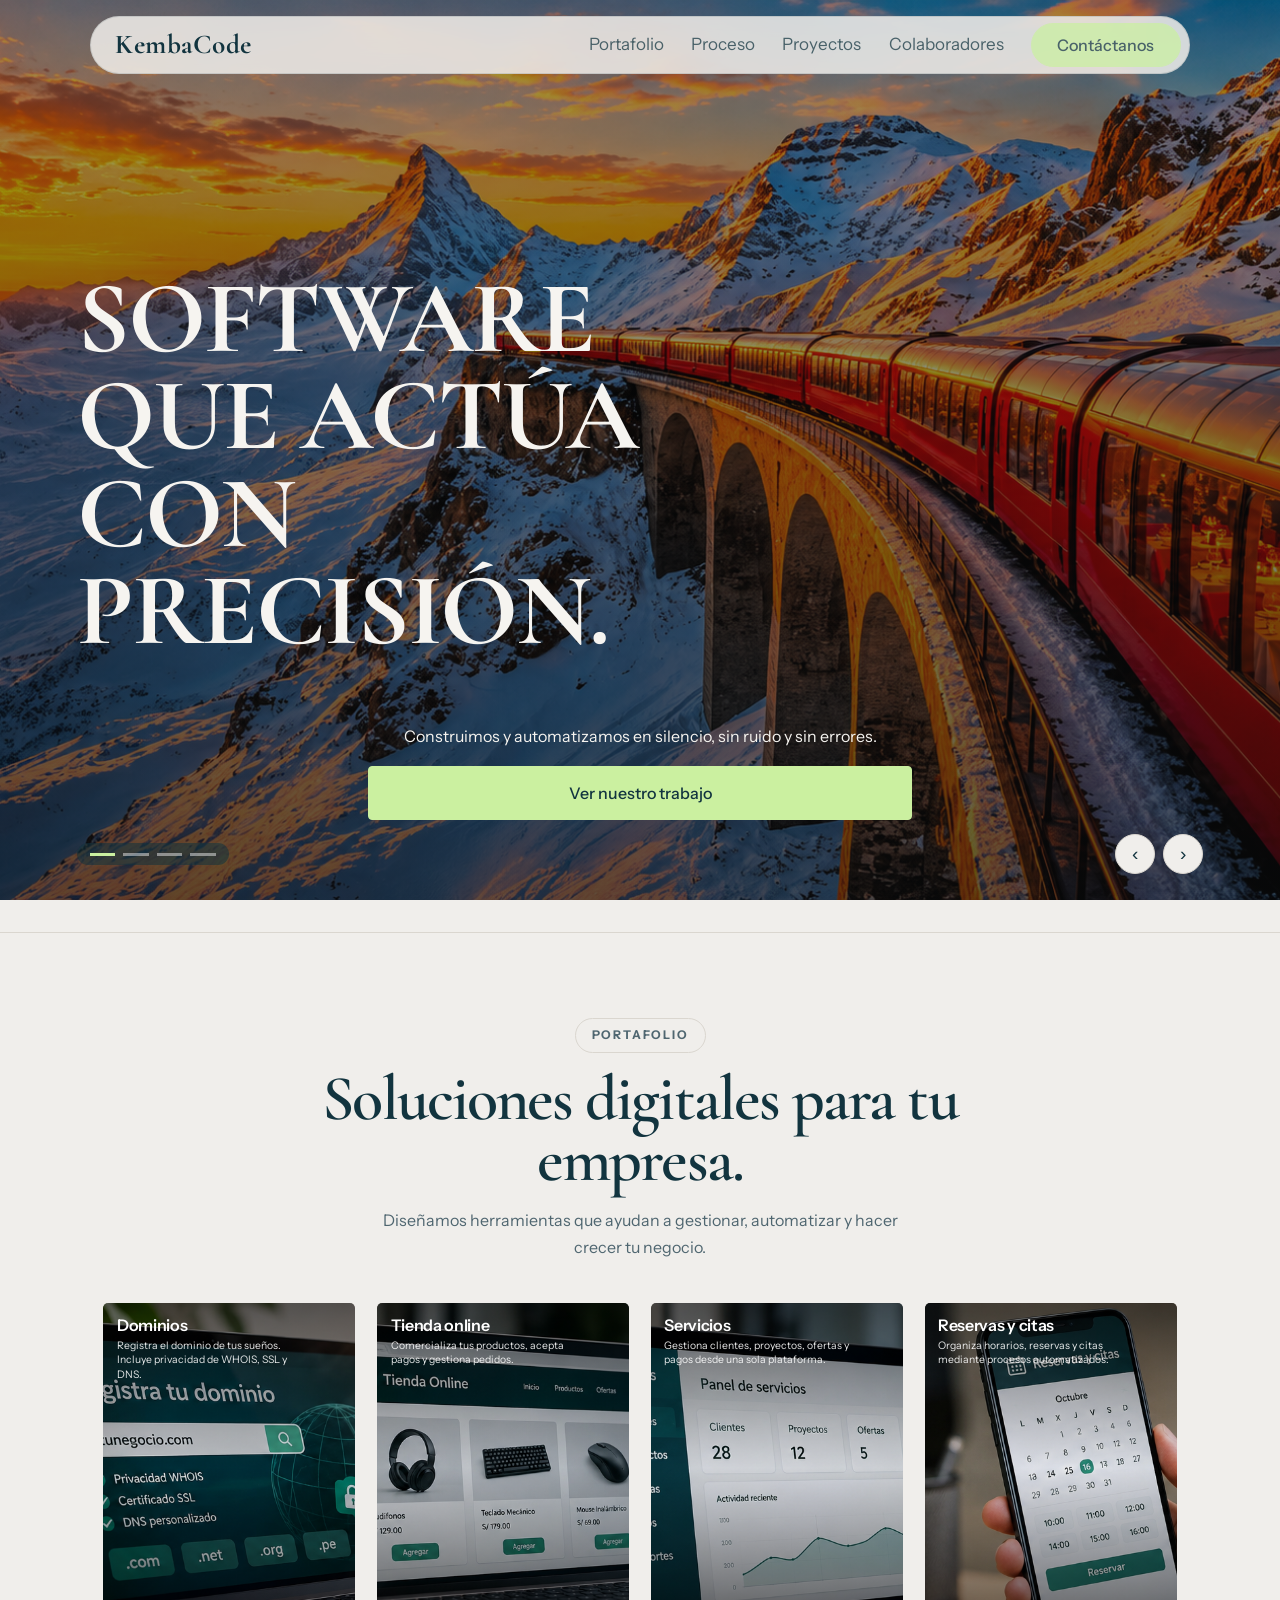
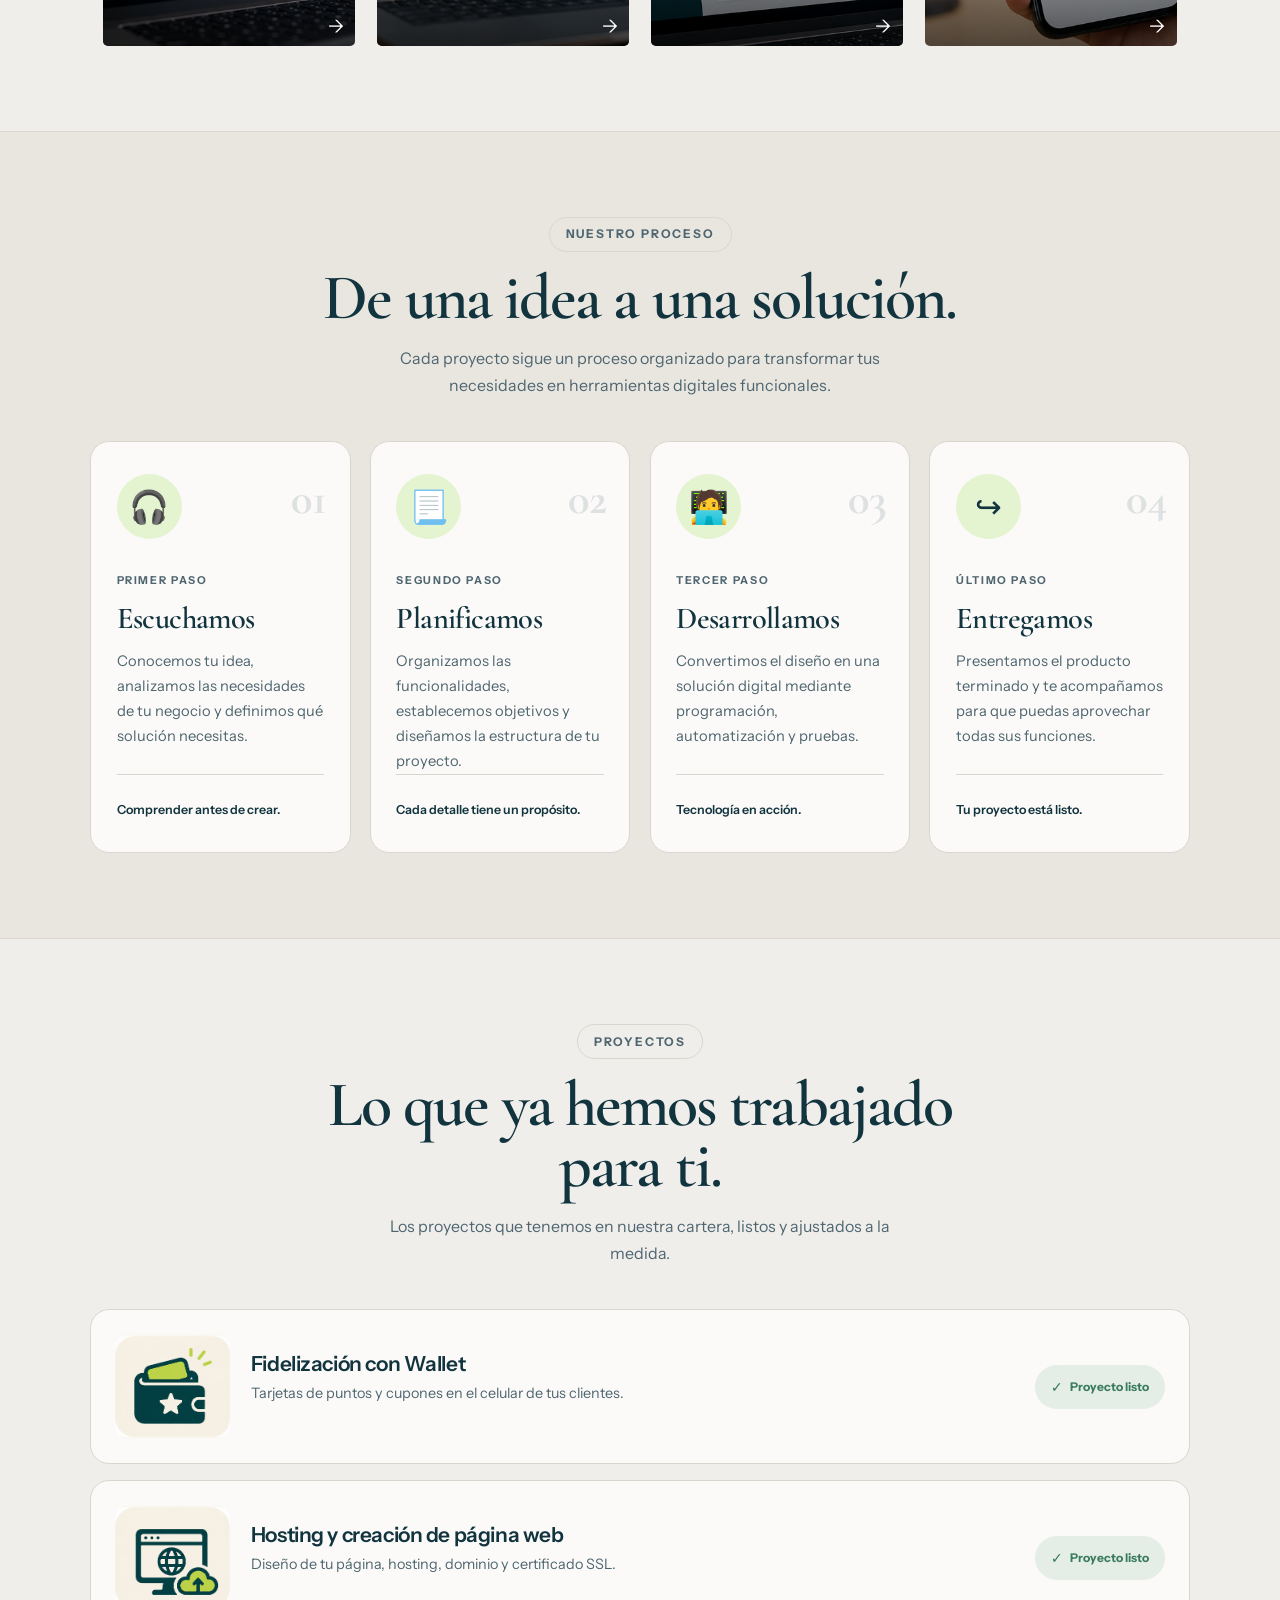
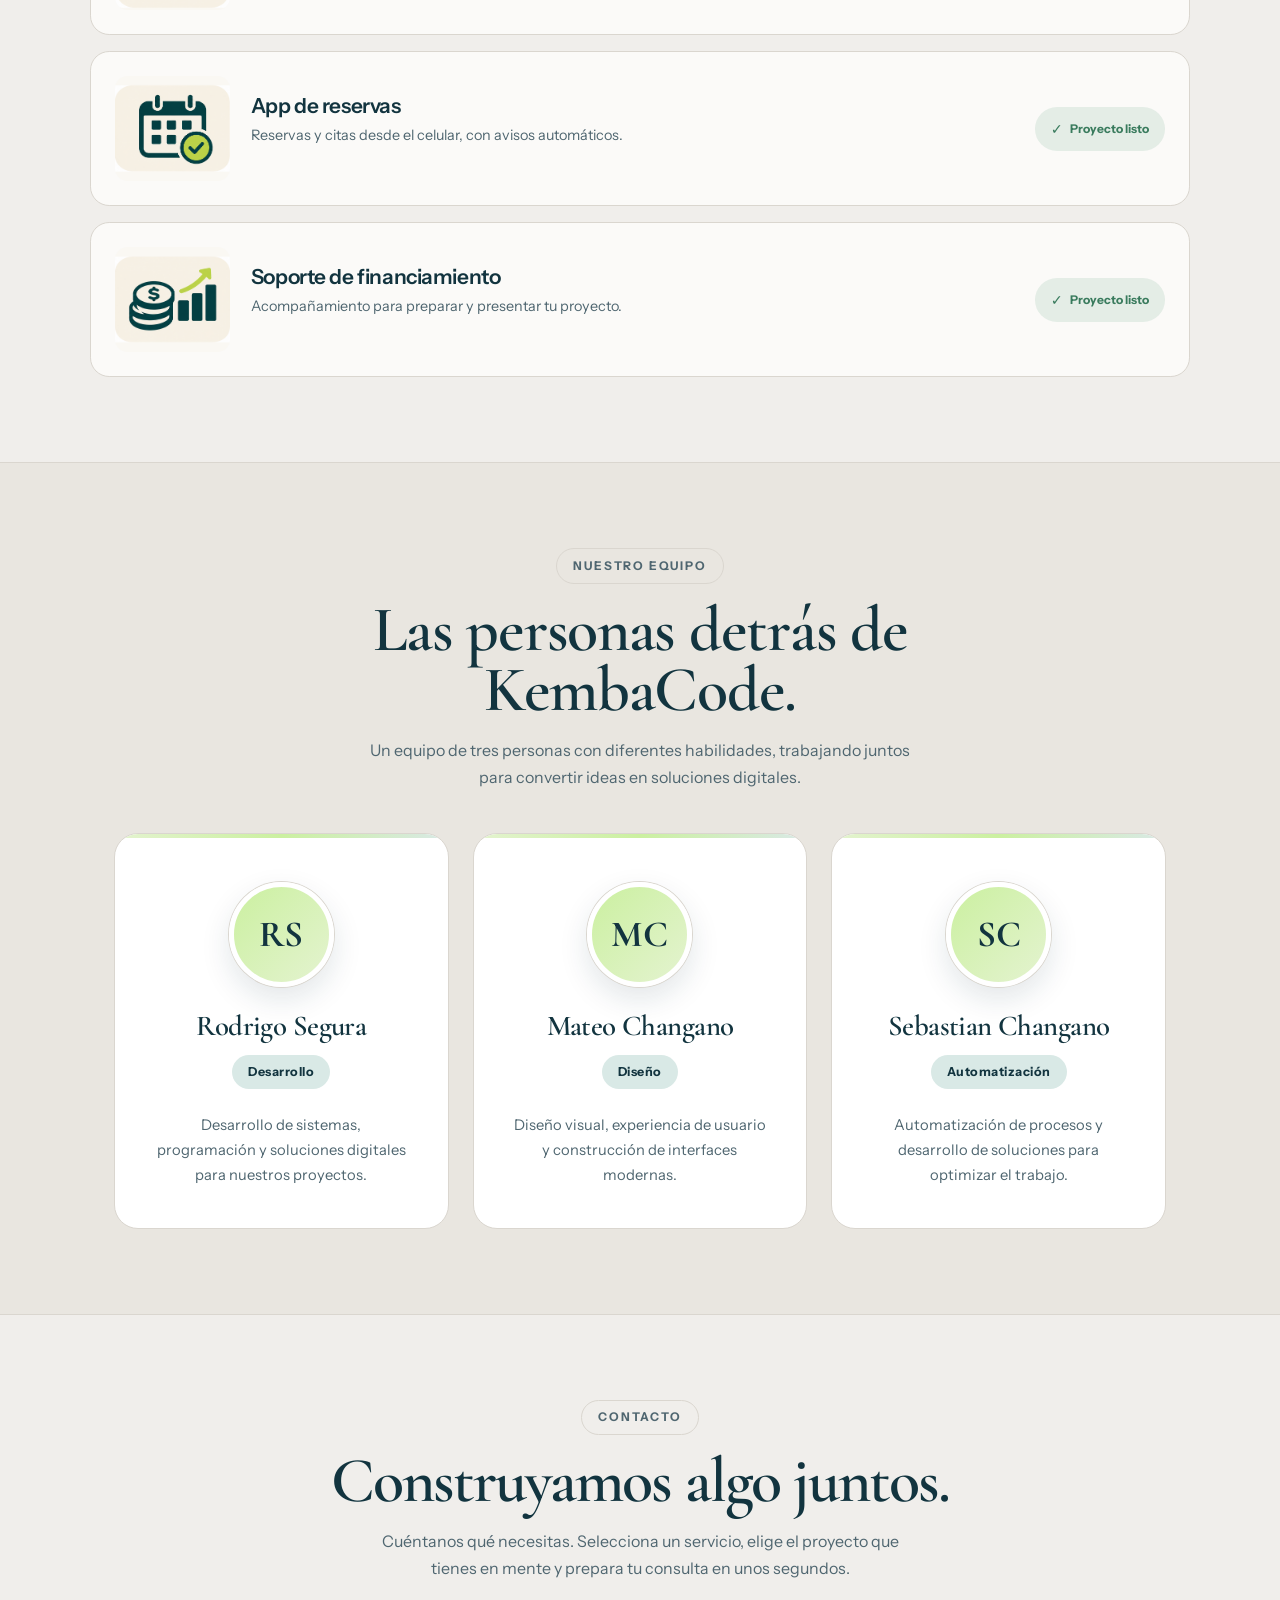
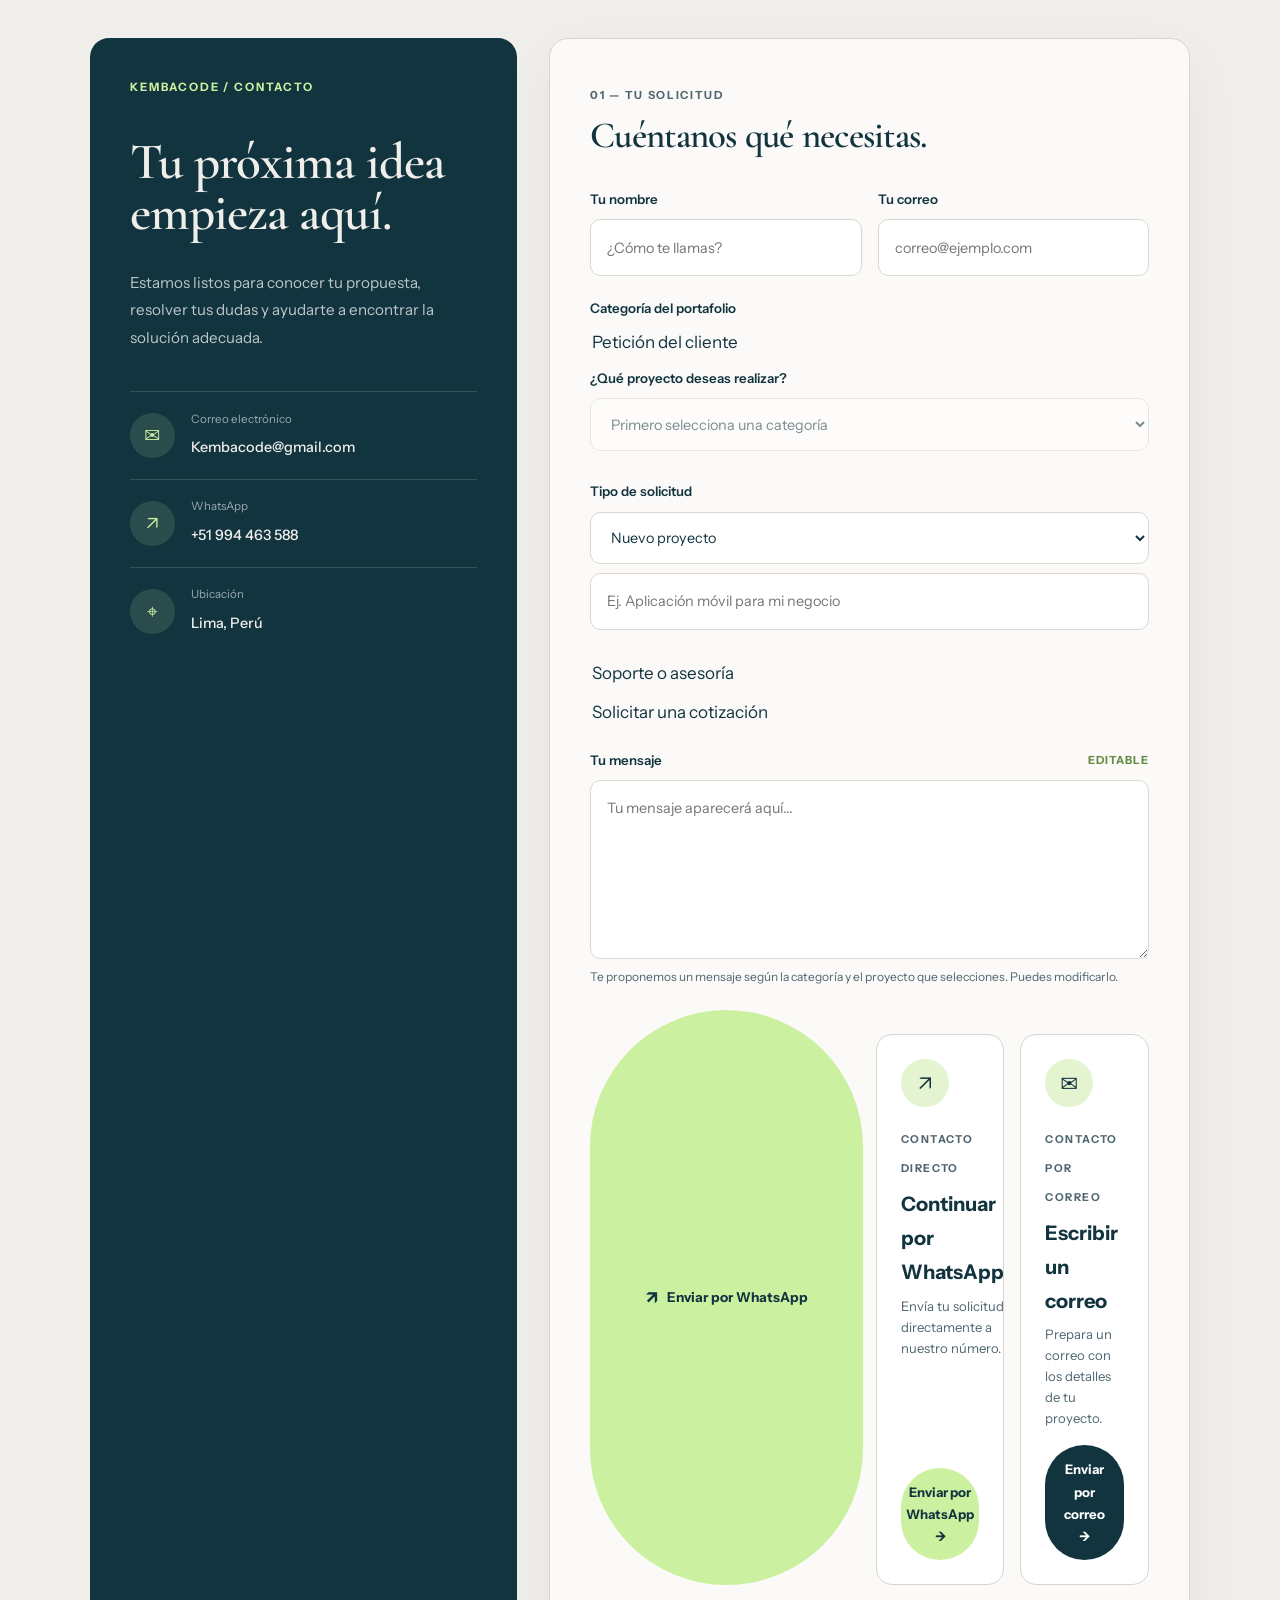
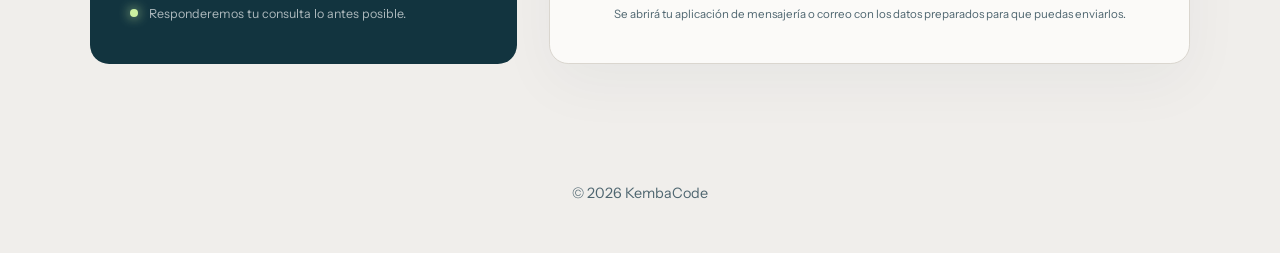
==== commit b32c5e11: "xxx" ====
--- a/index.html
+++ b/index.html
@@ -869,14 +869,7 @@
                     <div class="form-field">
                         <label for="serviceType">Categoría del portafolio</label>
 
-                        <select id="serviceType" required>
-                            <option value="">Selecciona una categoría</option>
-                            <option value="dominios">Dominios</option>
-                            <option value="tienda">Tienda online</option>
-                            <option value="servicios">Servicios</option>
-                            <option value="reservas">Reservas y citas</option>
-                        </select>
-                    </div>
+<option value="peticion">Petición del cliente</option>
 
                     <div class="form-field">
                         <label for="projectType">¿Qué proyecto deseas realizar?</label>
@@ -892,6 +885,14 @@
                         <select id="serviceMode" required>
                             <option value="Nuevo proyecto">Nuevo proyecto</option>
                             <option value="Mejora de un proyecto existente">Mejora de un proyecto existente</option>
+                            <div class="form-field" id="customProjectField" hidden>
+    <label for="customProject">Describe el proyecto que necesitas</label>
+    <input
+        type="text"
+        id="customProject"
+        placeholder="Ej. Aplicación móvil para mi negocio"
+    >
+</div>
                             <option value="Soporte o asesoría">Soporte o asesoría</option>
                             <option value="Cotización">Solicitar una cotización</option>
                         </select>
@@ -927,15 +928,33 @@
                             Enviar por WhatsApp
                         </button>
 
-                        <button
-                            type="button"
-                            class="send-email"
-                            id="sendEmail"
-                        >
-                            <span>✉</span>
-                            Enviar por correo
-                        </button>
-
+<div class="contact-send-options">
+
+    <div class="contact-send-card whatsapp-card">
+        <div class="send-card-icon">↗</div>
+        <div class="send-card-info">
+            <span>CONTACTO DIRECTO</span>
+            <h4>Continuar por WhatsApp</h4>
+            <p>Envía tu solicitud directamente a nuestro número.</p>
+        </div>
+        <button type="button" class="send-whatsapp" id="sendWhatsApp">
+            Enviar por WhatsApp →
+        </button>
+    </div>
+
+    <div class="contact-send-card email-card">
+        <div class="send-card-icon">✉</div>
+        <div class="send-card-info">
+            <span>CONTACTO POR CORREO</span>
+            <h4>Escribir un correo</h4>
+            <p>Prepara un correo con los detalles de tu proyecto.</p>
+        </div>
+        <button type="button" class="send-email" id="sendEmail">
+            Enviar por correo →
+        </button>
+    </div>
+
+</div>
                     </div>
 
                     <p class="form-privacy">
--- a/style.css
+++ b/style.css
@@ -2887,3 +2887,101 @@
         font-size: 2rem;
     }
 }
+/* CONTACTO: DOS CANALES INDEPENDIENTES */
+
+.contact-send-options {
+    display: grid;
+    grid-template-columns: repeat(2, minmax(0, 1fr));
+    gap: 1rem;
+    margin-top: 1.5rem;
+}
+
+.contact-send-card {
+    display: flex;
+    flex-direction: column;
+    align-items: flex-start;
+    gap: 1rem;
+    padding: 1.5rem;
+    border: 1px solid var(--line);
+    border-radius: 1rem;
+    background: #fff;
+    transition: .25s ease;
+}
+
+.contact-send-card:hover {
+    transform: translateY(-4px);
+    box-shadow: 0 15px 35px rgba(18,52,63,.08);
+}
+
+.send-card-icon {
+    display: grid;
+    place-items: center;
+    width: 3rem;
+    height: 3rem;
+    border-radius: 50%;
+    background: var(--s2);
+    color: var(--deep);
+    font-size: 1.35rem;
+}
+
+.send-card-info > span {
+    color: var(--muted);
+    font-size: .68rem;
+    font-weight: 700;
+    letter-spacing: .13em;
+}
+
+.send-card-info h4 {
+    margin: .4rem 0;
+    color: var(--ink);
+    font-size: 1.25rem;
+}
+
+.send-card-info p {
+    margin: 0;
+    color: var(--muted);
+    font-size: .82rem;
+    line-height: 1.6;
+}
+
+.contact-send-card button {
+    width: 100%;
+    min-height: 3rem;
+    margin-top: auto;
+    padding: .8rem 1rem;
+    border: none;
+    border-radius: 999px;
+    font: inherit;
+    font-size: .82rem;
+    font-weight: 700;
+    cursor: pointer;
+    transition: .2s ease;
+}
+
+.contact-send-card .send-whatsapp {
+    background: var(--accent);
+    color: var(--deep);
+}
+
+.contact-send-card .send-email {
+    background: var(--deep);
+    color: white;
+}
+
+.contact-send-card .send-whatsapp:hover {
+    background: var(--accent-hover);
+}
+
+.contact-send-card .send-email:hover {
+    background: #204b58;
+}
+
+#customProjectField[hidden] {
+    display: none !important;
+}
+
+@media (max-width: 600px) {
+    .contact-send-options {
+        grid-template-columns: 1fr;
+    }
+}
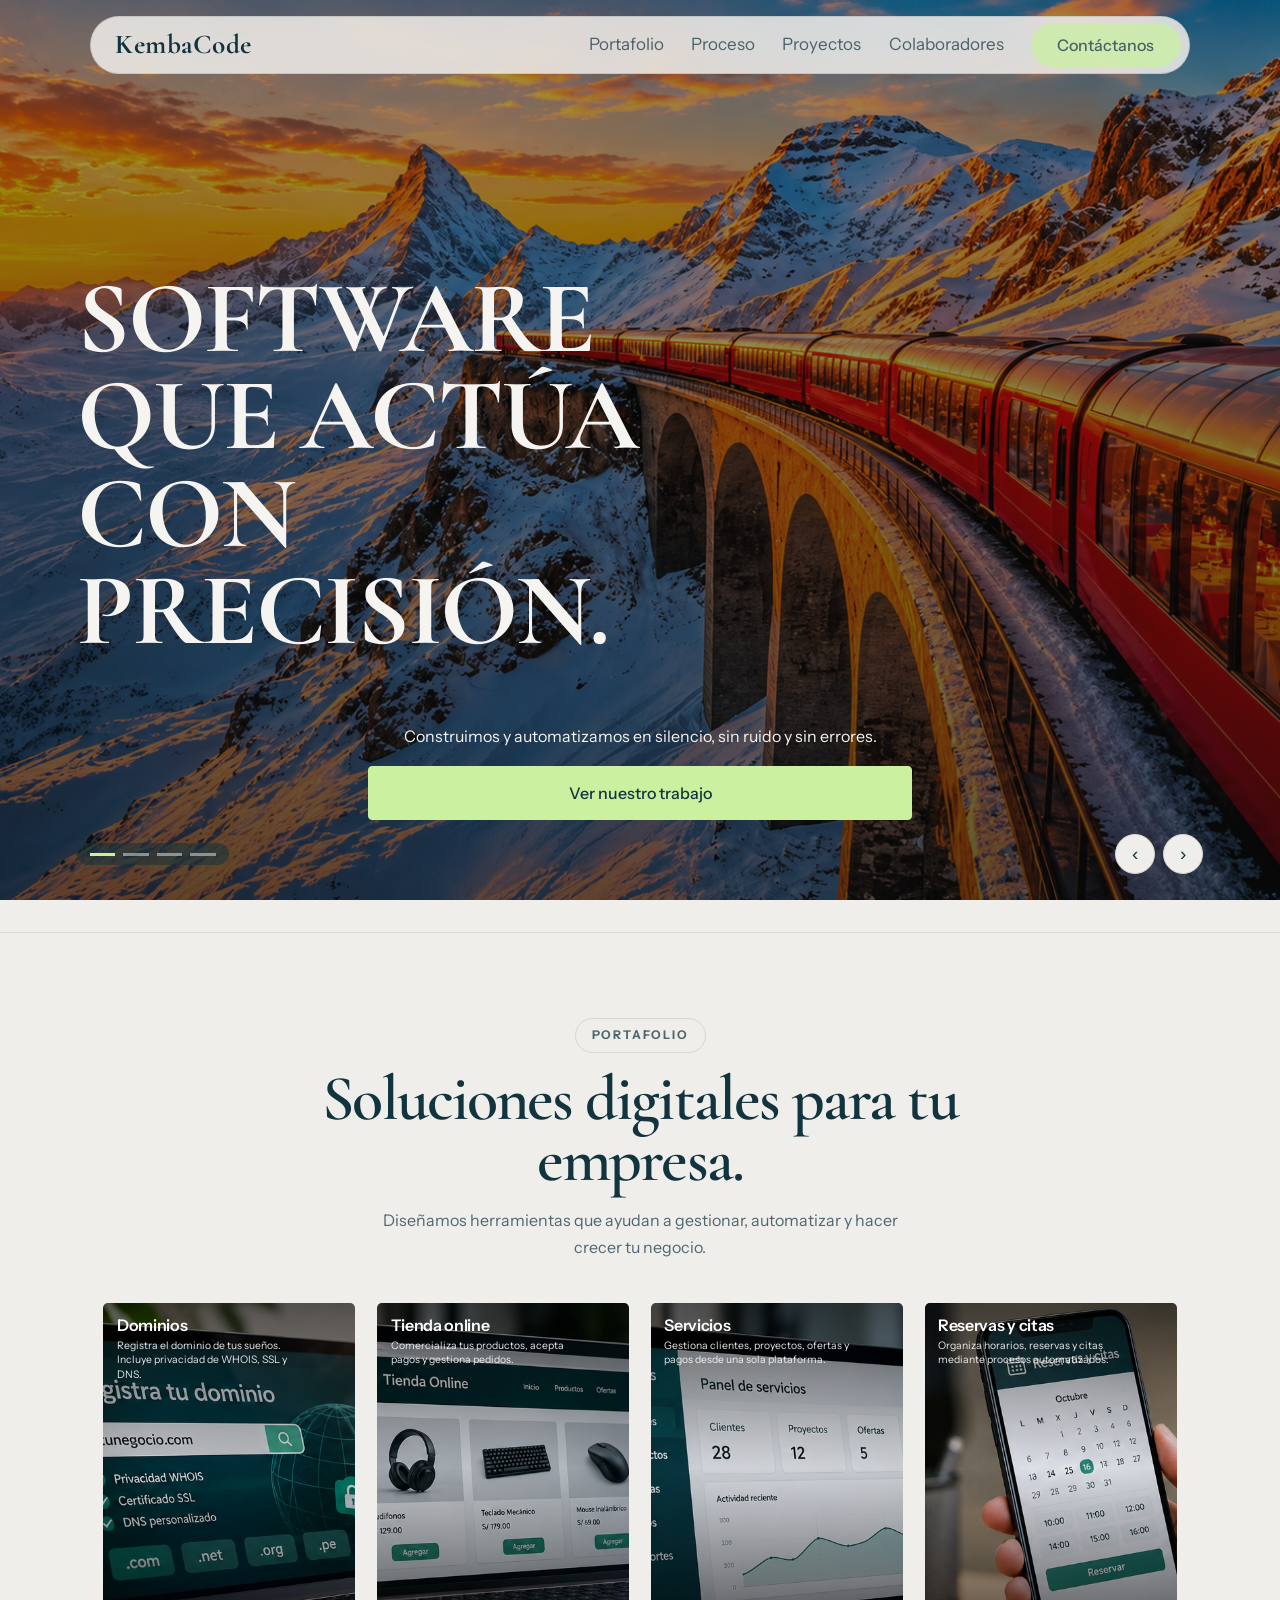
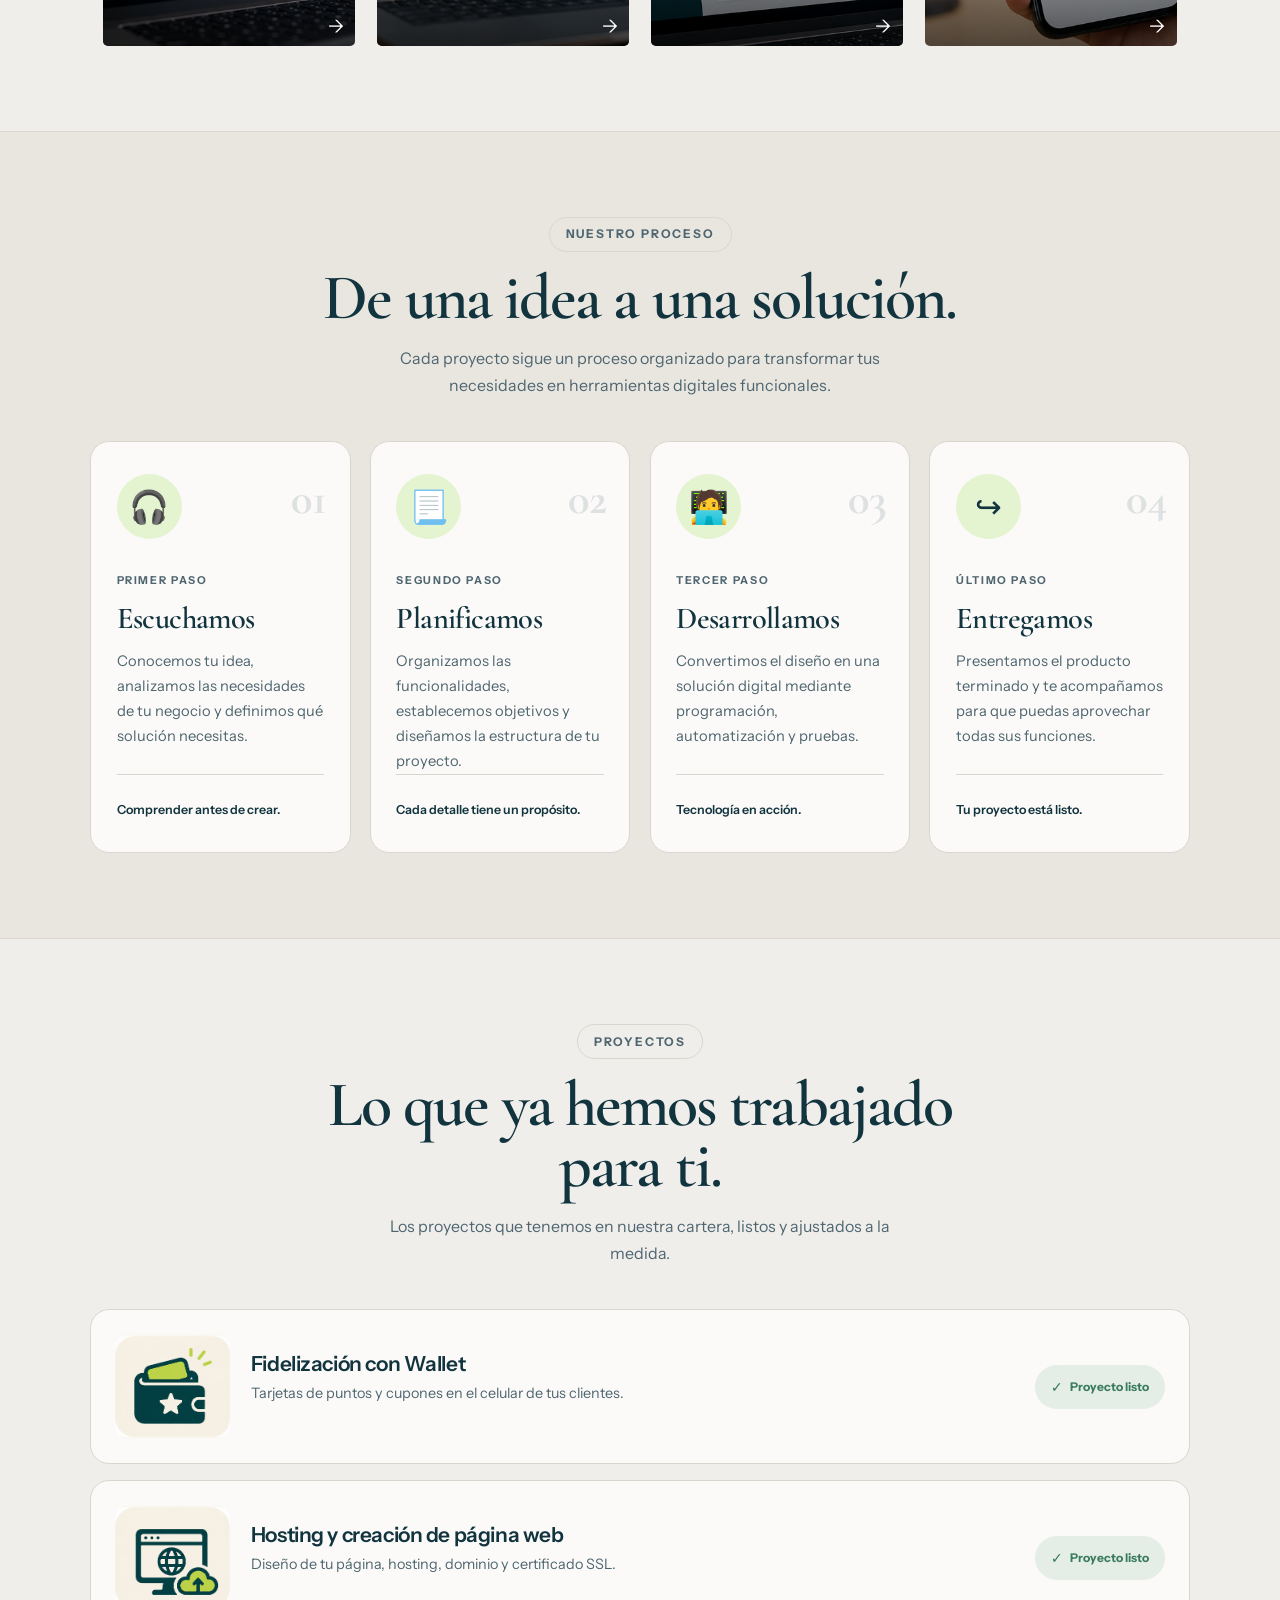
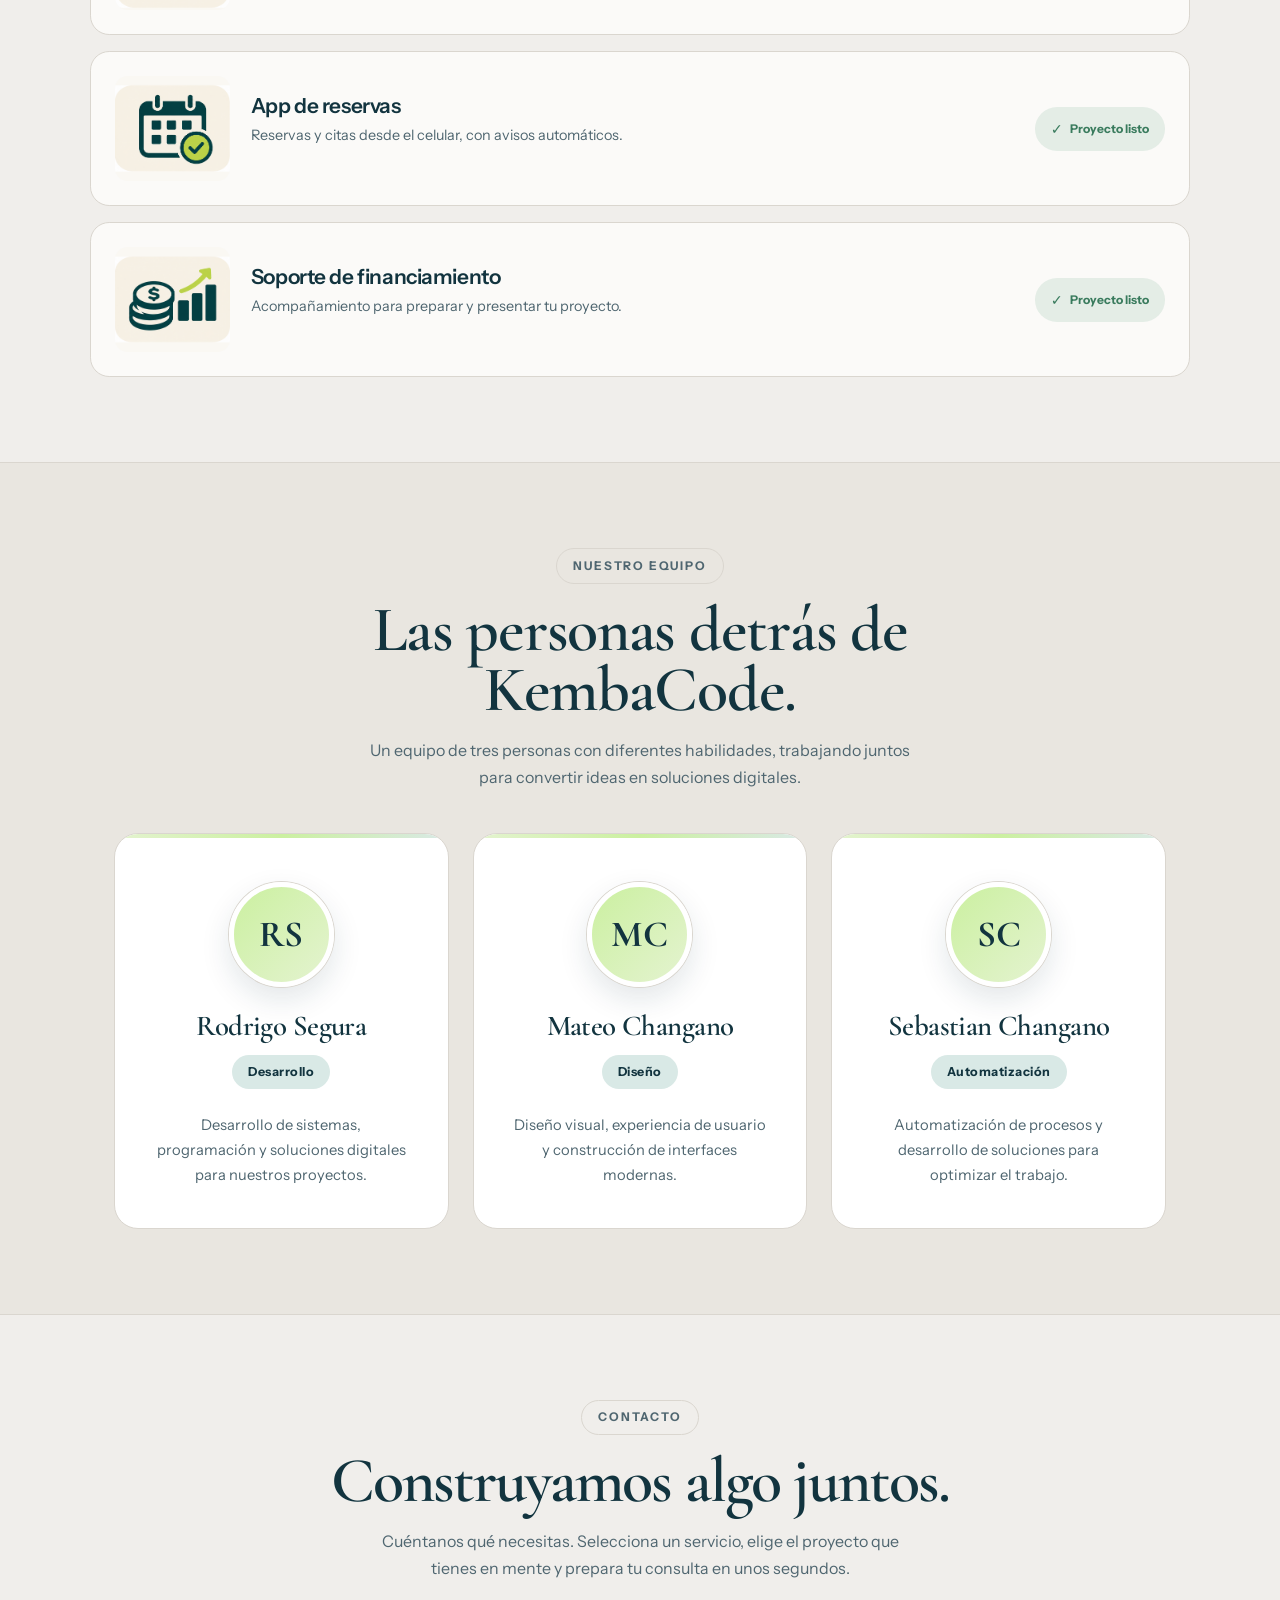
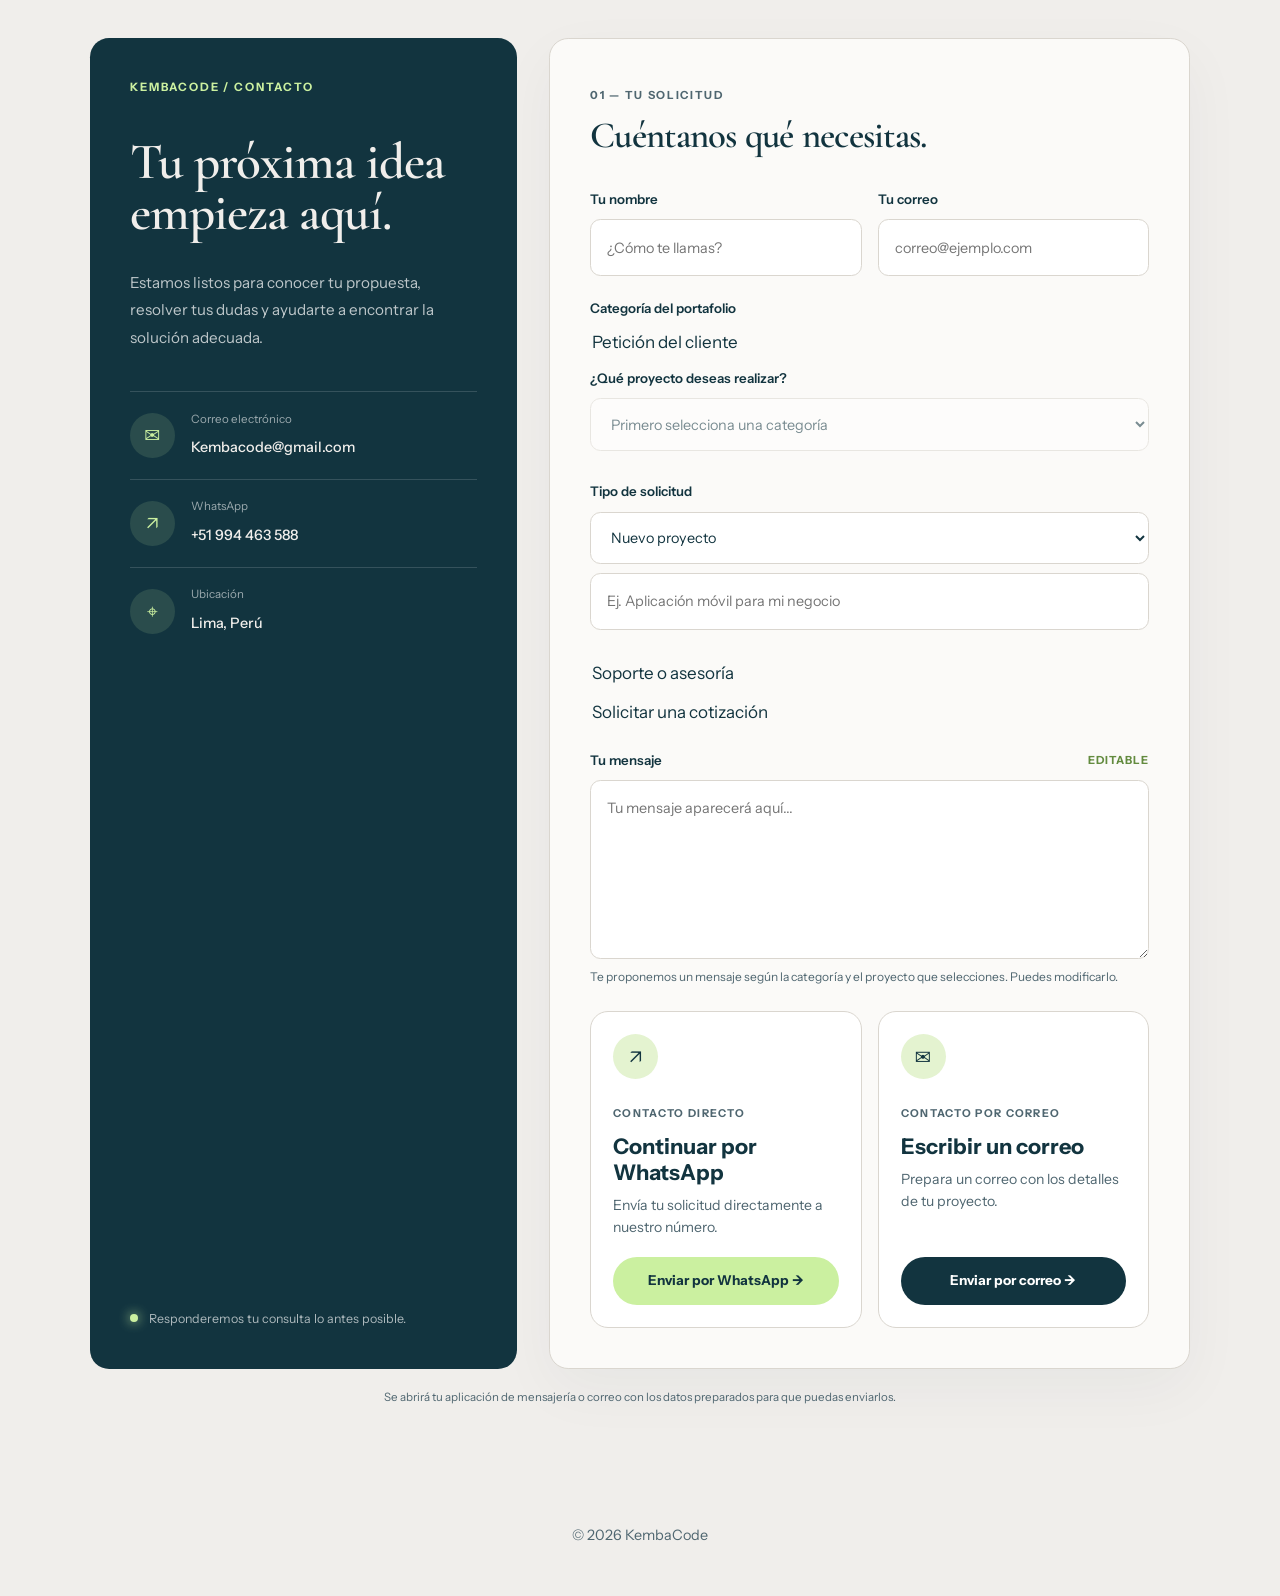
==== commit 35c59ad1: "x" ====
--- a/index.html
+++ b/index.html
@@ -917,42 +917,37 @@
                         </small>
                     </div>
 
-                    <div class="form-actions">
-
-                        <button
-                            type="button"
-                            class="send-whatsapp"
-                            id="sendWhatsApp"
-                        >
-                            <span>↗</span>
-                            Enviar por WhatsApp
-                        </button>
-
 <div class="contact-send-options">
 
     <div class="contact-send-card whatsapp-card">
         <div class="send-card-icon">↗</div>
+
         <div class="send-card-info">
             <span>CONTACTO DIRECTO</span>
             <h4>Continuar por WhatsApp</h4>
             <p>Envía tu solicitud directamente a nuestro número.</p>
         </div>
-        <button type="button" class="send-whatsapp" id="sendWhatsApp">
+
+        <button type="button" id="sendWhatsApp" class="send-whatsapp">
             Enviar por WhatsApp →
         </button>
     </div>
 
     <div class="contact-send-card email-card">
         <div class="send-card-icon">✉</div>
+
         <div class="send-card-info">
             <span>CONTACTO POR CORREO</span>
             <h4>Escribir un correo</h4>
             <p>Prepara un correo con los detalles de tu proyecto.</p>
         </div>
-        <button type="button" class="send-email" id="sendEmail">
+
+        <button type="button" id="sendEmail" class="send-email">
             Enviar por correo →
         </button>
     </div>
+
+</div>
 
 </div>
                     </div>
--- a/style.css
+++ b/style.css
@@ -2984,4 +2984,140 @@
     .contact-send-options {
         grid-template-columns: 1fr;
     }
+}/* =========================================
+   CORRECCIÓN DE LAS TARJETAS DE CONTACTO
+========================================= */
+
+.contact-send-options {
+    display: grid;
+    grid-template-columns: repeat(2, minmax(0, 1fr));
+    gap: 16px;
+    width: 100%;
+    margin-top: 25px;
+    align-items: stretch;
+}
+
+.contact-send-card {
+    display: flex;
+    flex-direction: column;
+    align-items: flex-start;
+    justify-content: space-between;
+    gap: 18px;
+
+    width: 100%;
+    min-width: 0;
+    min-height: 260px;
+
+    padding: 22px;
+
+    background: #ffffff;
+    border: 1px solid var(--line);
+    border-radius: 18px;
+
+    box-sizing: border-box;
+    transition: transform .3s ease, box-shadow .3s ease;
+}
+
+.contact-send-card:hover {
+    transform: translateY(-5px);
+    box-shadow: 0 15px 30px rgba(18,52,63,.09);
+}
+
+.send-card-icon {
+    display: flex;
+    align-items: center;
+    justify-content: center;
+
+    width: 45px;
+    height: 45px;
+
+    flex-shrink: 0;
+    border-radius: 50%;
+
+    background: var(--s2);
+    color: var(--deep);
+    font-size: 20px;
+}
+
+.send-card-info {
+    width: 100%;
+    min-width: 0;
+}
+
+.send-card-info > span {
+    color: var(--muted);
+    font-size: .68rem;
+    font-weight: 700;
+    letter-spacing: .12em;
+}
+
+.send-card-info h4 {
+    margin: 8px 0;
+    color: var(--ink);
+    font-size: 1.35rem;
+    line-height: 1.2;
+}
+
+.send-card-info p {
+    margin: 0;
+    color: var(--muted);
+    font-size: .88rem;
+    line-height: 1.6;
+}
+
+.contact-send-card button {
+    display: flex;
+    align-items: center;
+    justify-content: center;
+
+    width: 100%;
+    min-height: 48px;
+    padding: 12px;
+
+    border: none;
+    border-radius: 50px;
+
+    font-family: inherit;
+    font-size: .85rem;
+    font-weight: 700;
+
+    white-space: normal;
+    cursor: pointer;
+    transition: .25s ease;
+}
+
+.contact-send-card .send-whatsapp {
+    background: var(--accent);
+    color: var(--deep);
+}
+
+.contact-send-card .send-whatsapp:hover {
+    background: var(--accent-hover);
+}
+
+.contact-send-card .send-email {
+    background: var(--deep);
+    color: #fff;
+}
+
+.contact-send-card .send-email:hover {
+    background: #204b58;
+}
+
+/* Ocultar el campo personalizado cuando no se usa */
+
+#customProjectField[hidden] {
+    display: none !important;
+}
+
+/* Adaptación a pantallas pequeñas */
+
+@media (max-width: 700px) {
+    .contact-send-options {
+        grid-template-columns: 1fr;
+    }
+
+    .contact-send-card {
+        min-height: auto;
+    }
 }
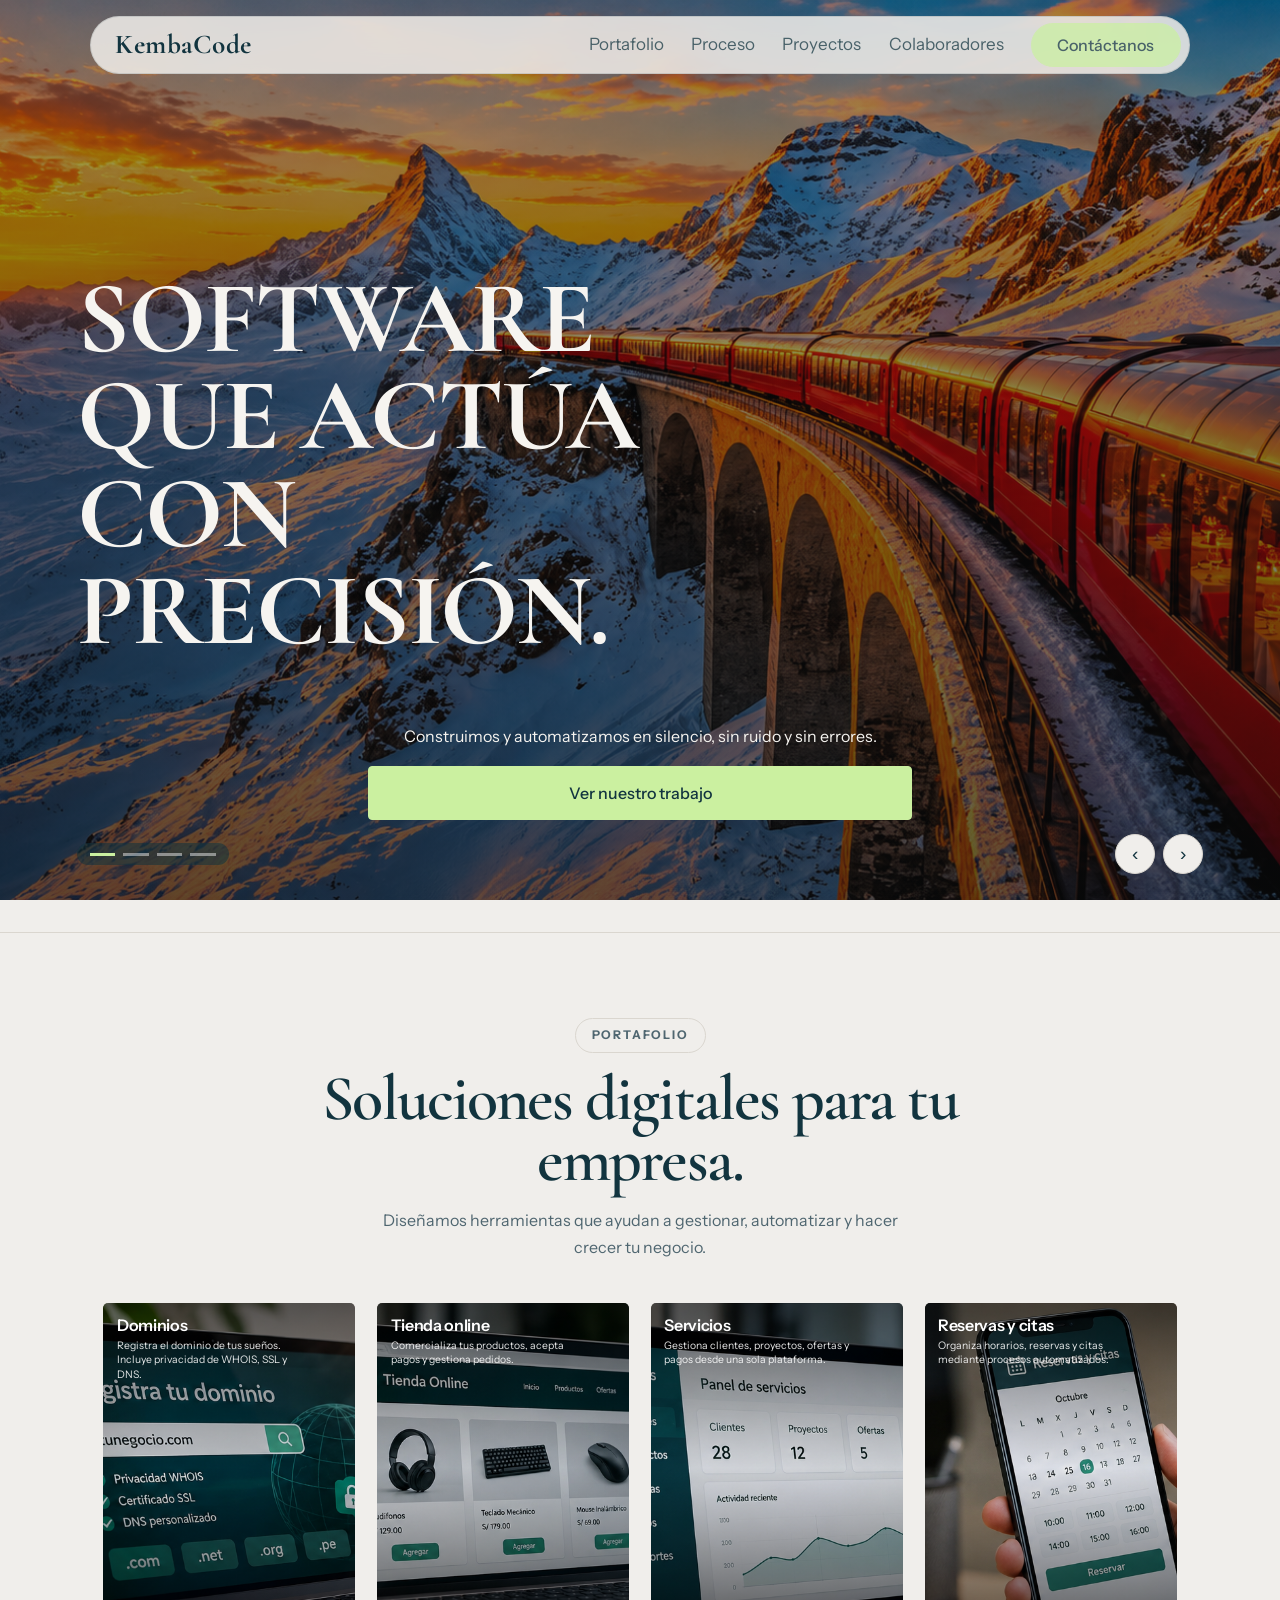
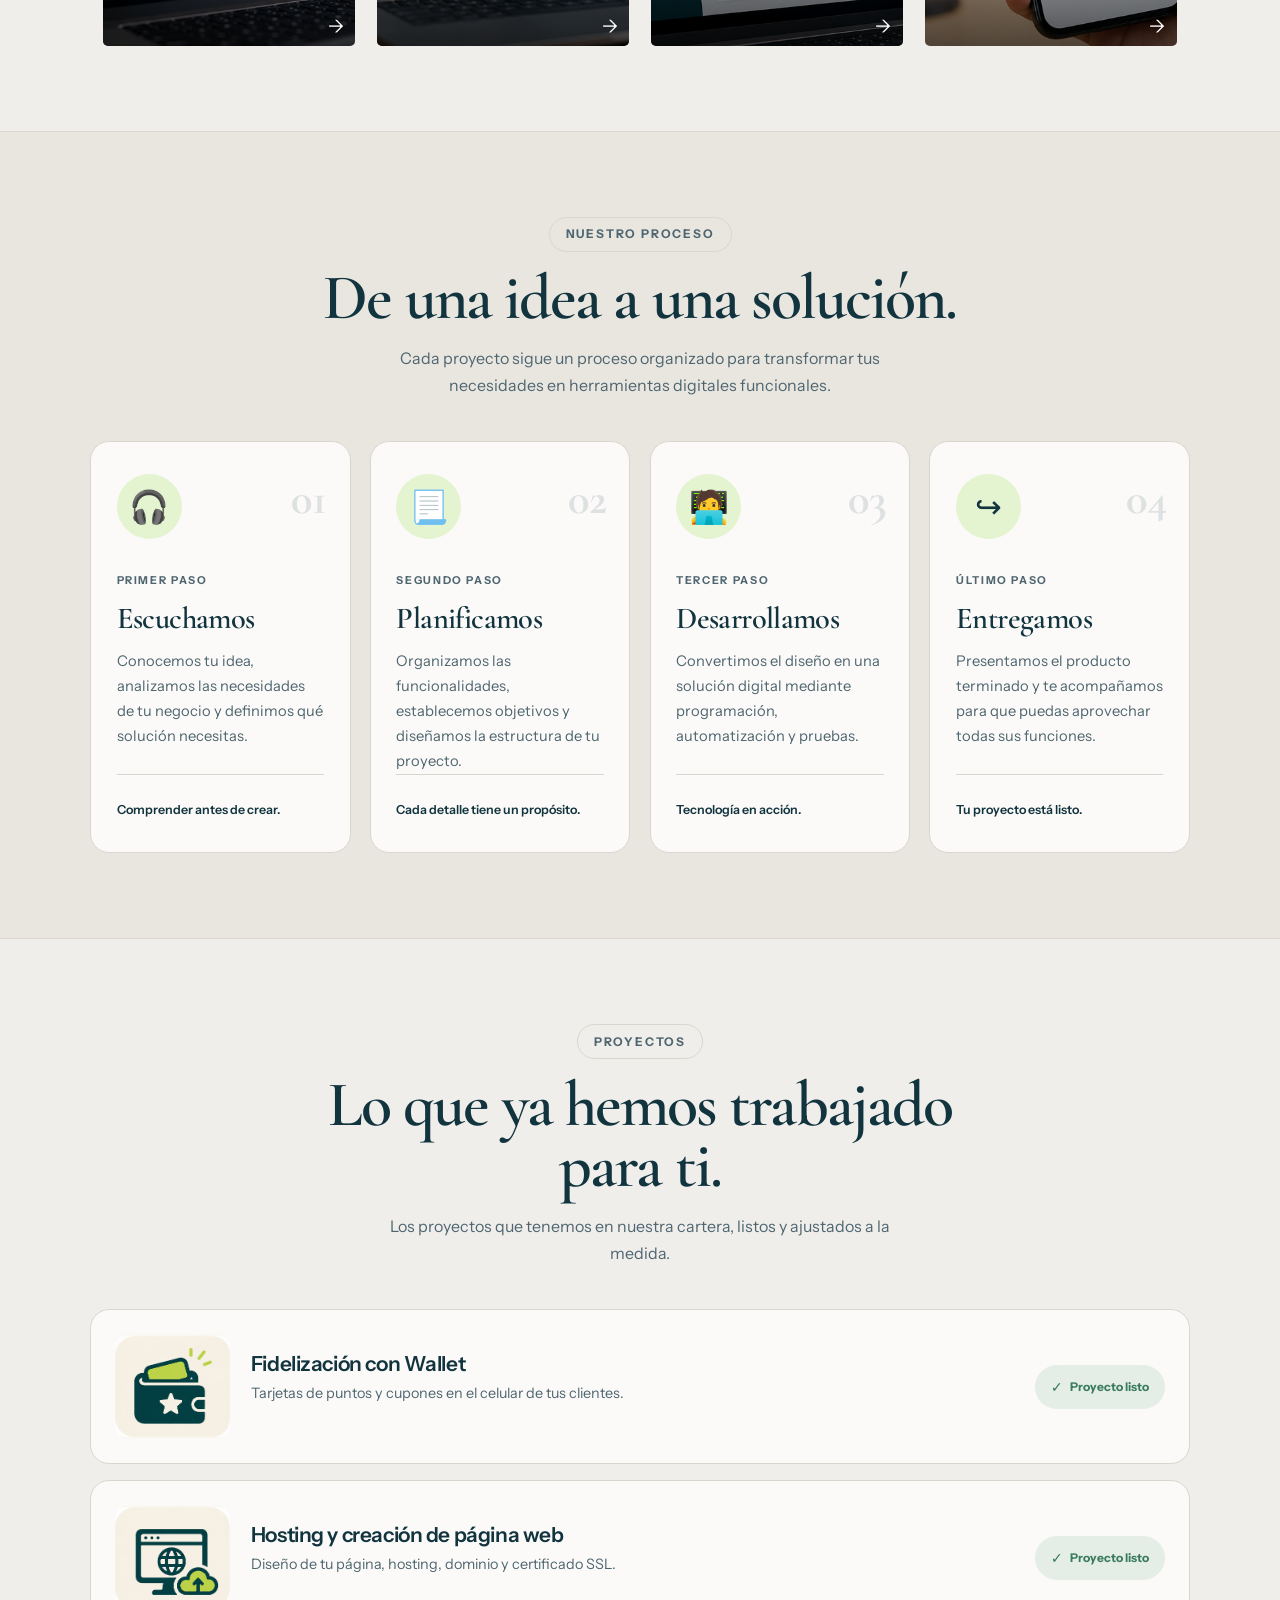
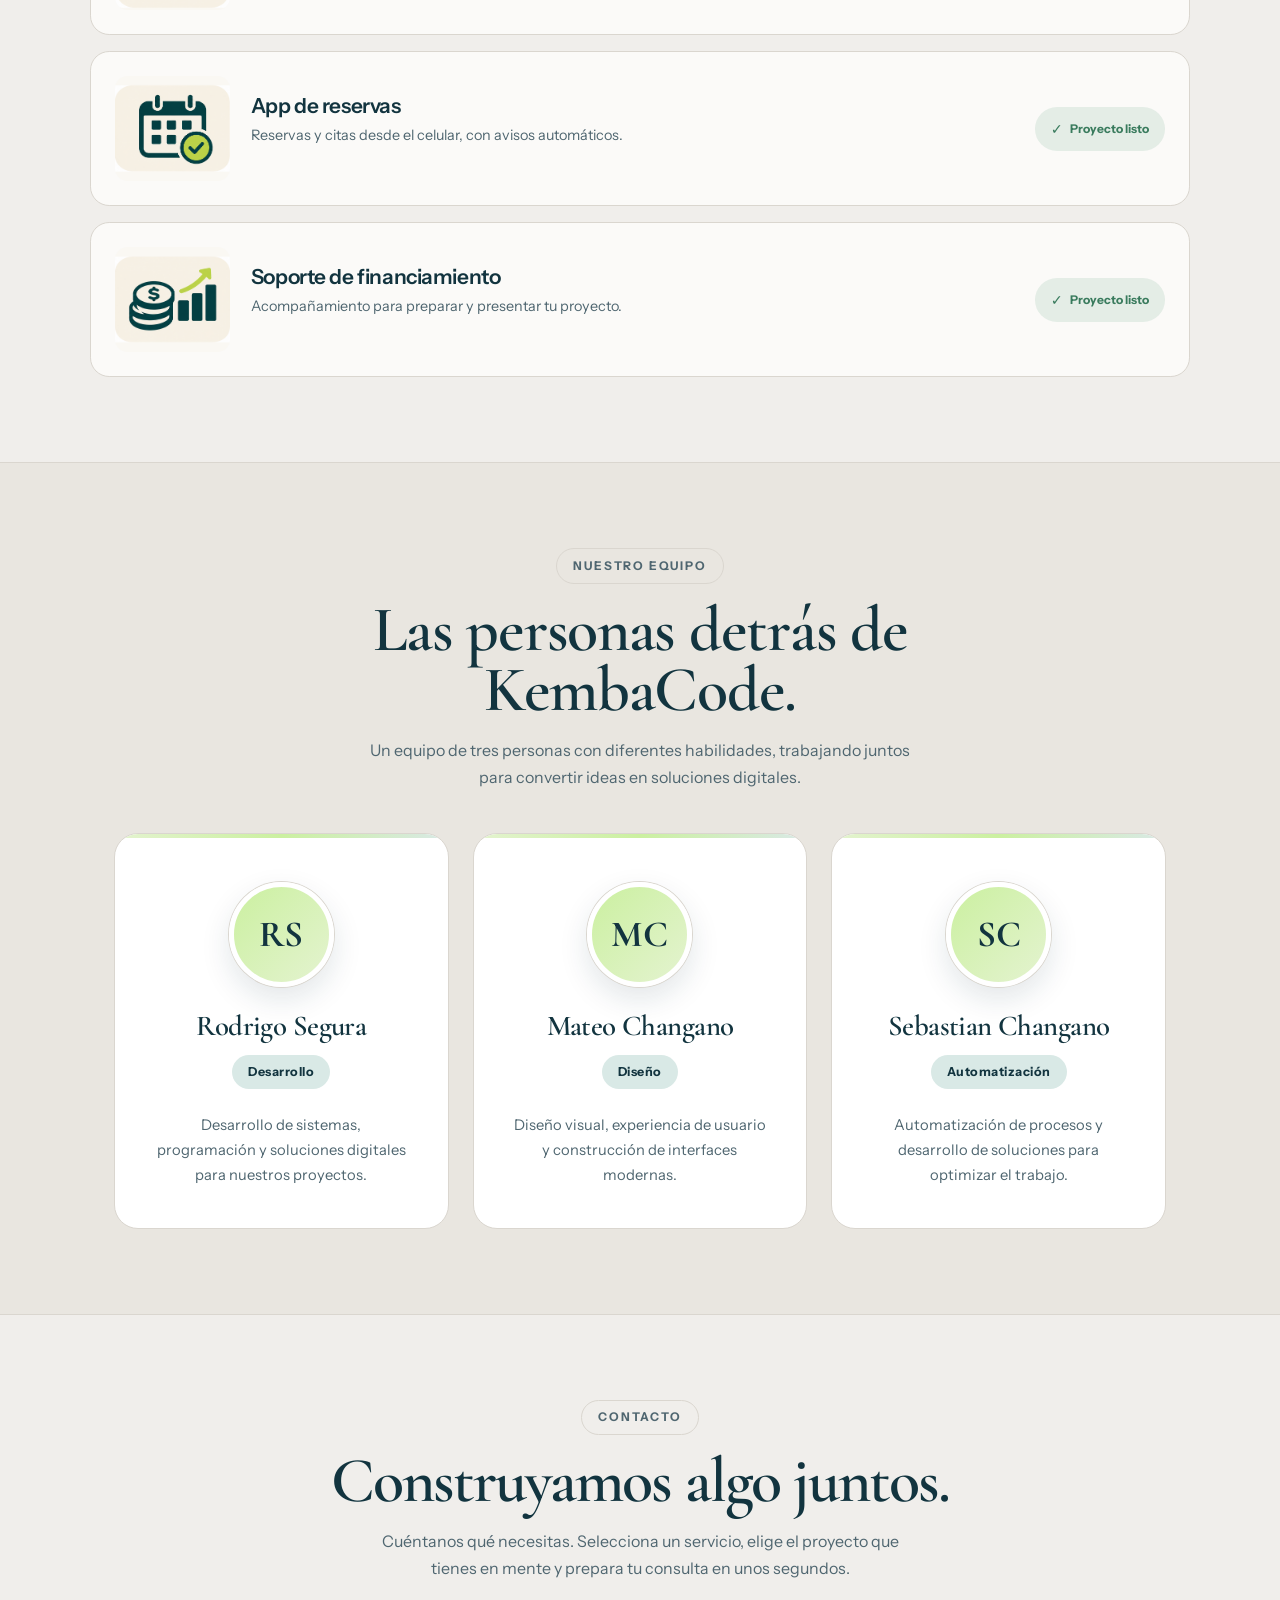
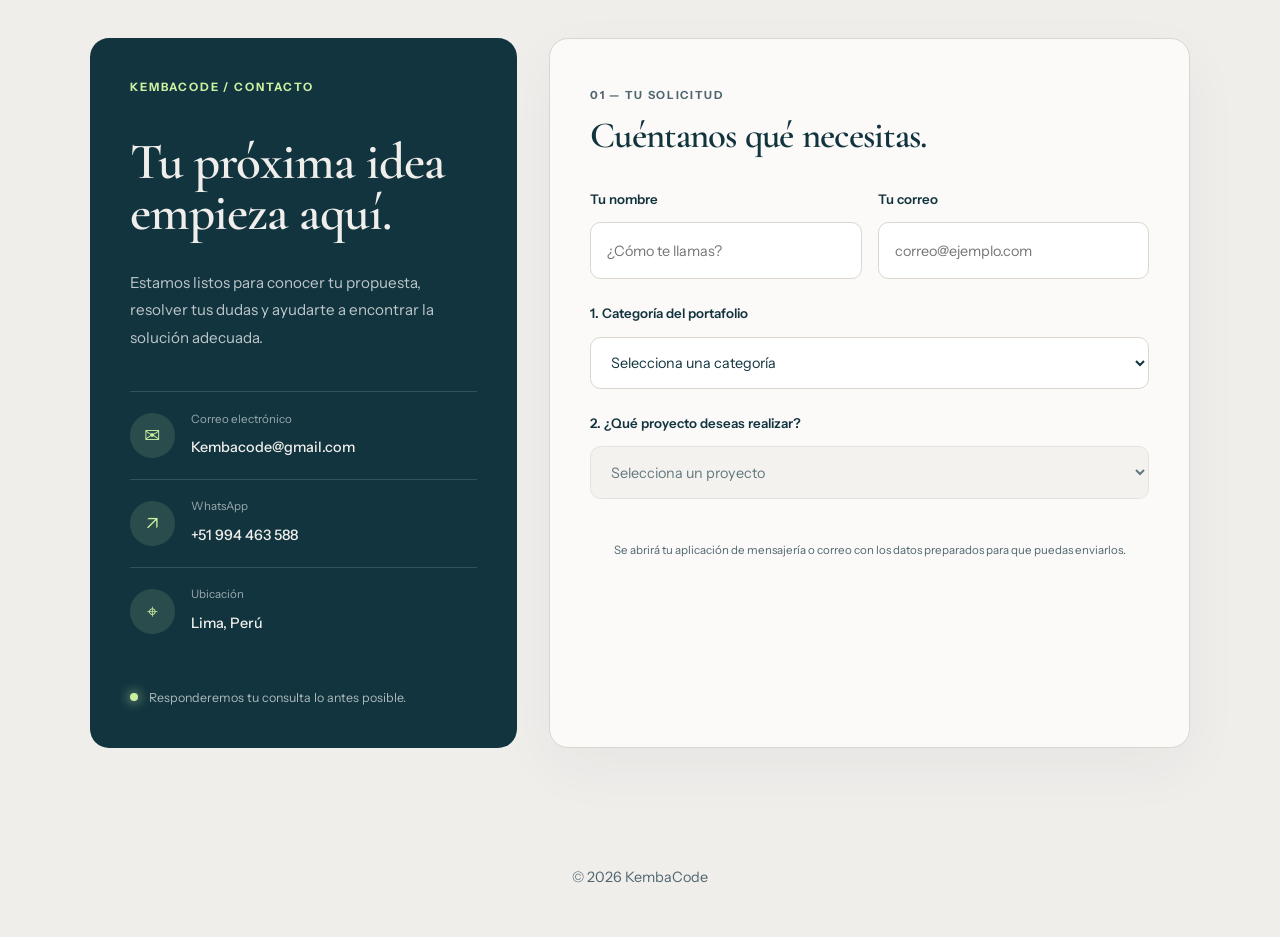
==== commit 6b70b74c: "xx" ====
--- a/index.html
+++ b/index.html
@@ -866,37 +866,46 @@
 
                     </div>
 
-                    <div class="form-field">
-                        <label for="serviceType">Categoría del portafolio</label>
-
-<option value="peticion">Petición del cliente</option>
-
-                    <div class="form-field">
-                        <label for="projectType">¿Qué proyecto deseas realizar?</label>
-
-                        <select id="projectType" required disabled>
-                            <option value="">Primero selecciona una categoría</option>
-                        </select>
-                    </div>
-
-                    <div class="form-field">
-                        <label for="serviceMode">Tipo de solicitud</label>
-
-                        <select id="serviceMode" required>
-                            <option value="Nuevo proyecto">Nuevo proyecto</option>
-                            <option value="Mejora de un proyecto existente">Mejora de un proyecto existente</option>
-                            <div class="form-field" id="customProjectField" hidden>
+ <div class="form-field">
+    <label for="serviceType">1. Categoría del portafolio</label>
+
+    <select id="serviceType" required>
+        <option value="">Selecciona una categoría</option>
+        <option value="dominios">Dominios</option>
+        <option value="tienda">Tienda online</option>
+        <option value="servicios">Servicios</option>
+        <option value="reservas">Reservas y citas</option>
+        <option value="peticion">Petición del cliente</option>
+    </select>
+</div>
+
+<div class="form-field">
+    <label for="projectType">2. ¿Qué proyecto deseas realizar?</label>
+
+    <select id="projectType" required disabled>
+        <option value="">Primero selecciona una categoría</option>
+    </select>
+</div>
+
+<div class="form-field" id="customProjectField" hidden>
     <label for="customProject">Describe el proyecto que necesitas</label>
+
     <input
         type="text"
         id="customProject"
         placeholder="Ej. Aplicación móvil para mi negocio"
     >
+<div class="form-field">
+    <label for="serviceMode">3. Tipo de solicitud</label>
+
+    <select id="serviceMode" required>
+        <option value="">Selecciona el tipo de solicitud</option>
+        <option value="Nuevo proyecto">Nuevo proyecto</option>
+        <option value="Mejora de un proyecto existente">Mejora de un proyecto existente</option>
+        <option value="Soporte o asesoría">Soporte o asesoría</option>
+        <option value="Cotización">Solicitar una cotización</option>
+    </select>
 </div>
-                            <option value="Soporte o asesoría">Soporte o asesoría</option>
-                            <option value="Cotización">Solicitar una cotización</option>
-                        </select>
-                    </div>
 
                     <div class="form-field">
                         <div class="message-label-row">
@@ -948,8 +957,6 @@
     </div>
 
 </div>
-
-</div>
                     </div>
 
                     <p class="form-privacy">
--- a/style.css
+++ b/style.css
@@ -3120,4 +3120,43 @@
     .contact-send-card {
         min-height: auto;
     }
+}/* FORMULARIO ORDENADO */
+
+#projectContactForm {
+    display: flex;
+    flex-direction: column;
+    gap: 5px;
+}
+
+#projectContactForm .form-field {
+    width: 100%;
+    margin-bottom: 18px;
+}
+
+#projectContactForm .form-field label {
+    font-weight: 600;
+    margin-bottom: 3px;
+}
+
+#projectContactForm select,
+#projectContactForm input,
+#projectContactForm textarea {
+    width: 100%;
+    box-sizing: border-box;
+}
+
+#projectContactForm select:disabled {
+    background: #f0eeeb;
+    opacity: .65;
+    cursor: not-allowed;
+}
+
+#customProjectField[hidden] {
+    display: none !important;
+}
+
+#projectContactForm select:focus,
+#projectContactForm input:focus {
+    border-color: var(--deep);
+    box-shadow: 0 0 0 3px rgba(18,52,63,.08);
 }
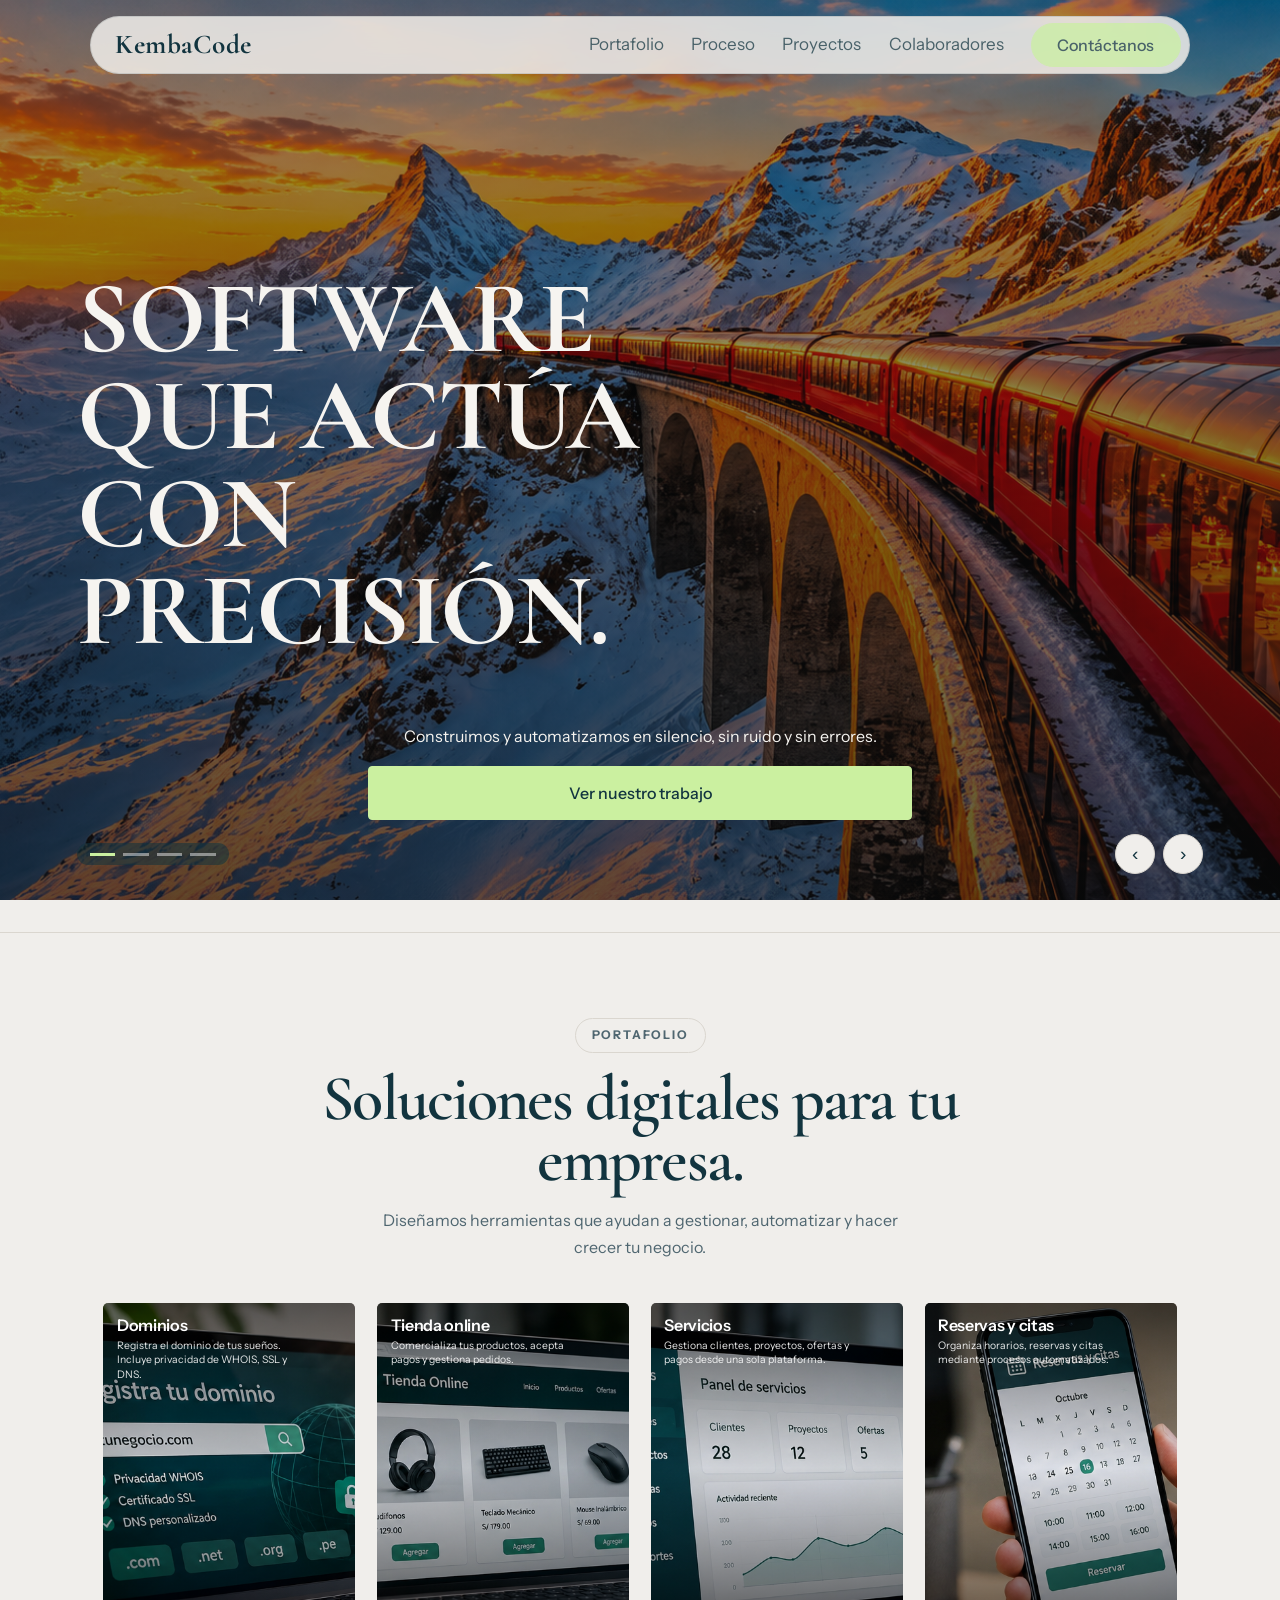
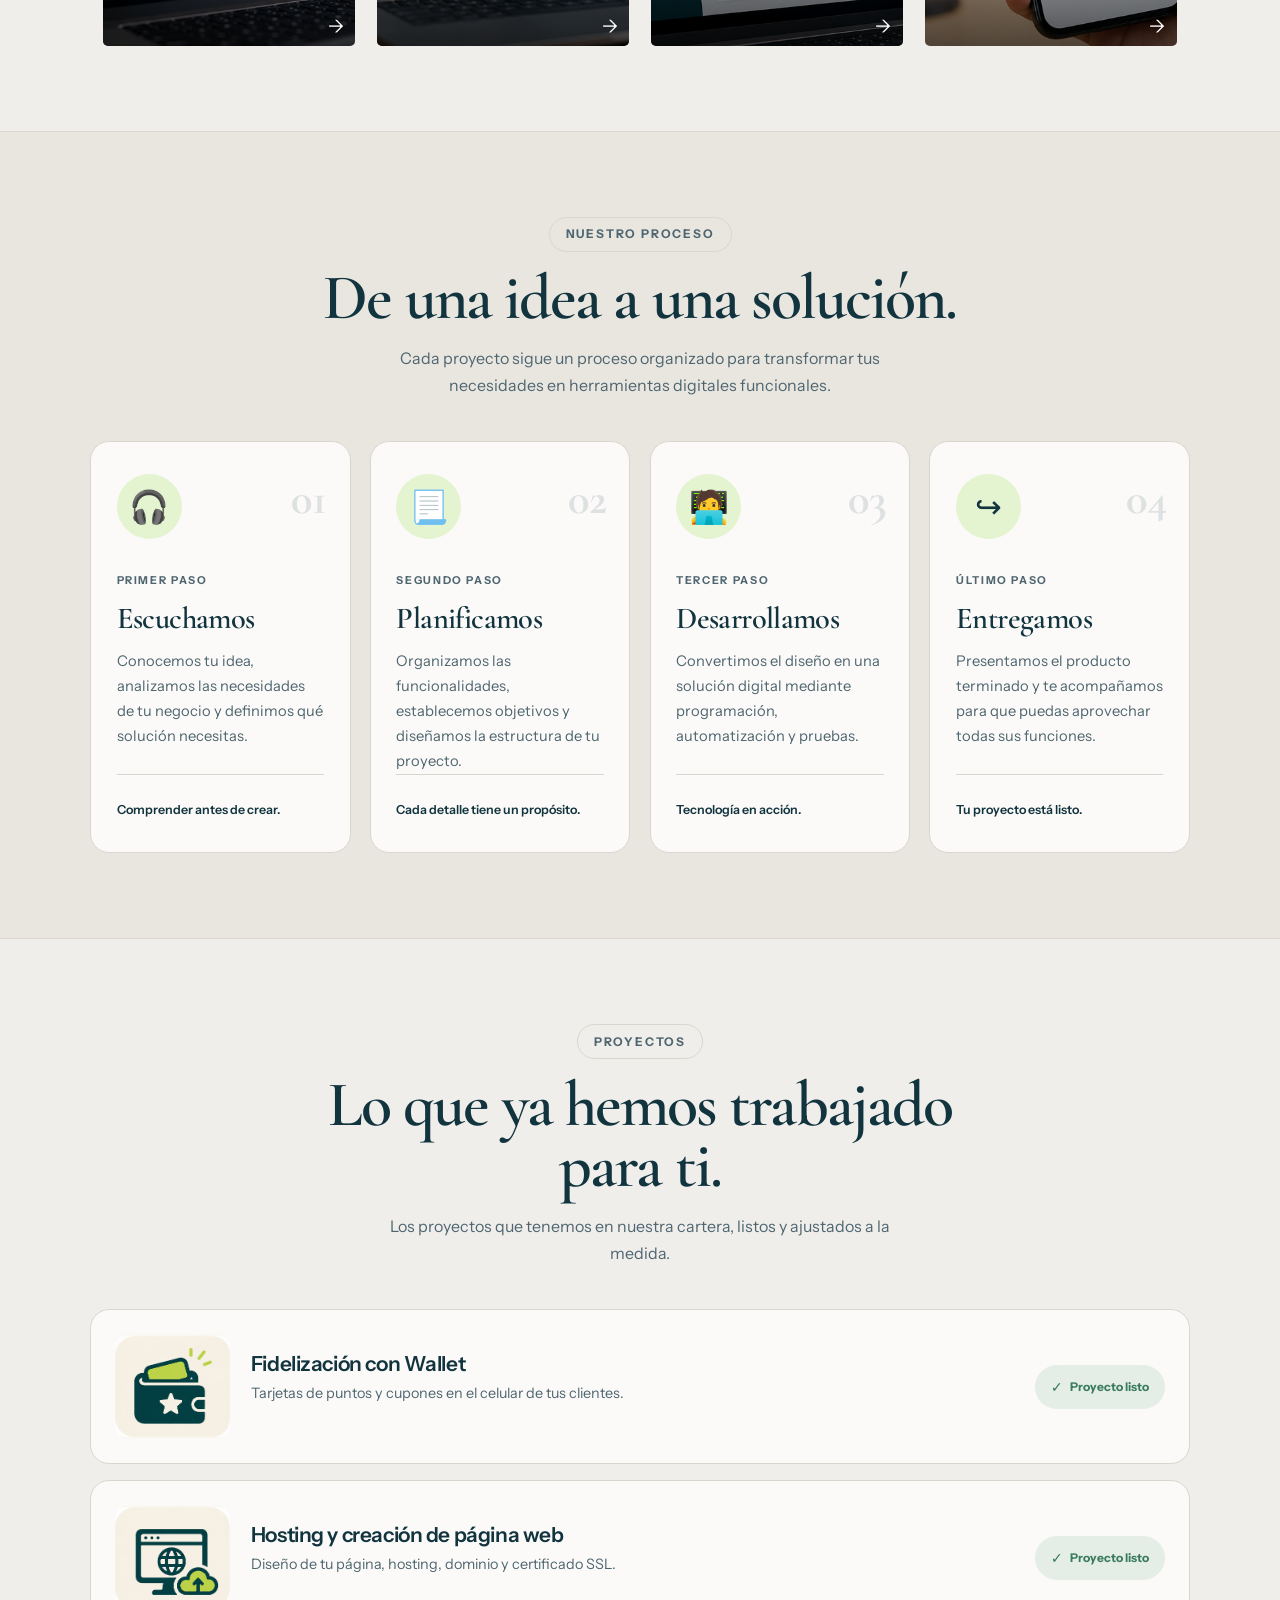
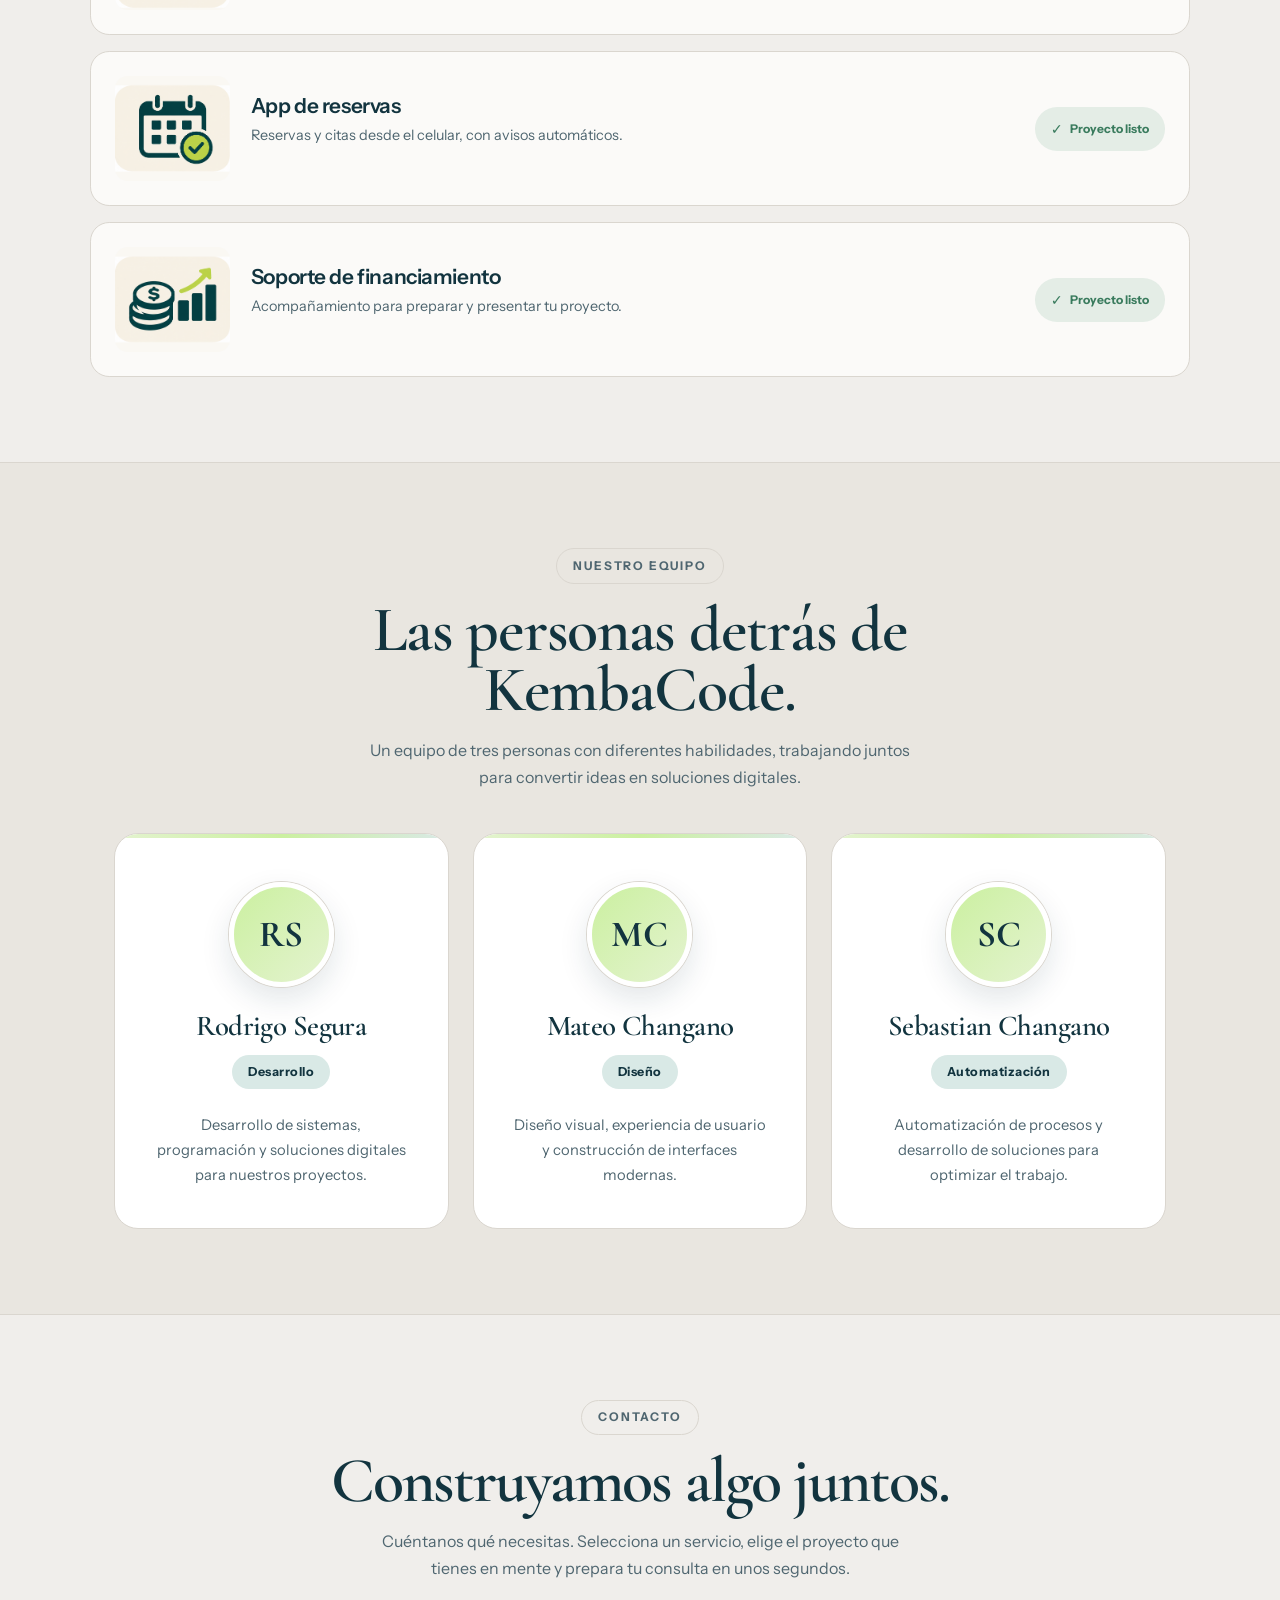
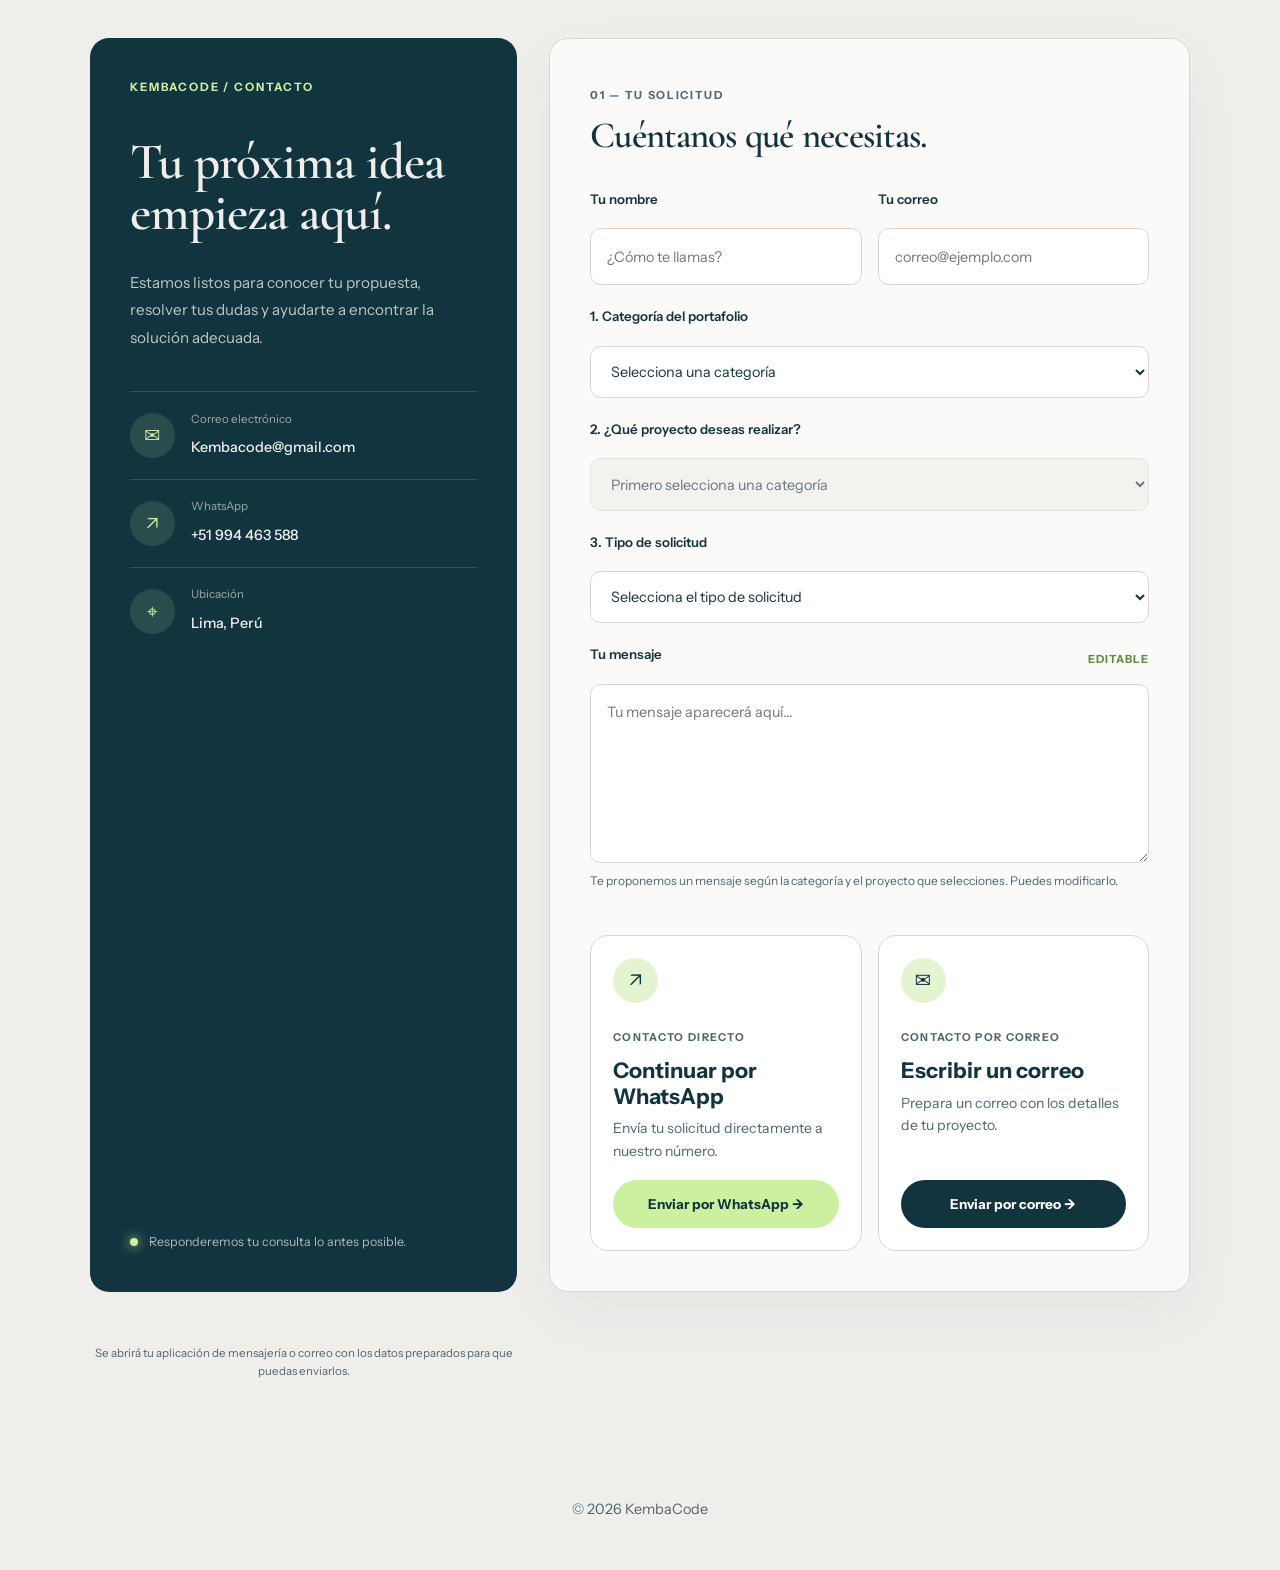
==== commit cf69ebf0: "cccc" ====
--- a/index.html
+++ b/index.html
@@ -887,6 +887,7 @@
     </select>
 </div>
 
+<!-- PROYECTO PERSONALIZADO -->
 <div class="form-field" id="customProjectField" hidden>
     <label for="customProject">Describe el proyecto que necesitas</label>
 
@@ -895,6 +896,9 @@
         id="customProject"
         placeholder="Ej. Aplicación móvil para mi negocio"
     >
+</div>
+
+<!-- TIPO DE SOLICITUD -->
 <div class="form-field">
     <label for="serviceMode">3. Tipo de solicitud</label>
 
@@ -906,7 +910,6 @@
         <option value="Cotización">Solicitar una cotización</option>
     </select>
 </div>
-
                     <div class="form-field">
                         <div class="message-label-row">
                             <label for="projectMessage">Tu mensaje</label>
@@ -993,7 +996,7 @@
          JAVASCRIPT
     ========================== -->
 
-    <script src="script.js"></script>
+   <script src="script.js?v=2"></script>
 
 </body>
 
--- a/style.css
+++ b/style.css
@@ -3159,4 +3159,37 @@
 #projectContactForm input:focus {
     border-color: var(--deep);
     box-shadow: 0 0 0 3px rgba(18,52,63,.08);
+}/* ORDEN Y ESPACIADO DEL FORMULARIO */
+
+#projectContactForm {
+    display: flex;
+    flex-direction: column;
+    gap: 0;
+}
+
+#projectContactForm .form-field {
+    width: 100%;
+    margin-bottom: 20px;
+}
+
+#projectContactForm .form-field label {
+    display: block;
+    margin-bottom: 9px;
+}
+
+#projectContactForm select,
+#projectContactForm input,
+#projectContactForm textarea {
+    width: 100%;
+    box-sizing: border-box;
+}
+
+#projectContactForm select:disabled {
+    background: #f0eeeb;
+    cursor: not-allowed;
+    opacity: .65;
+}
+
+#customProjectField[hidden] {
+    display: none !important;
 }
